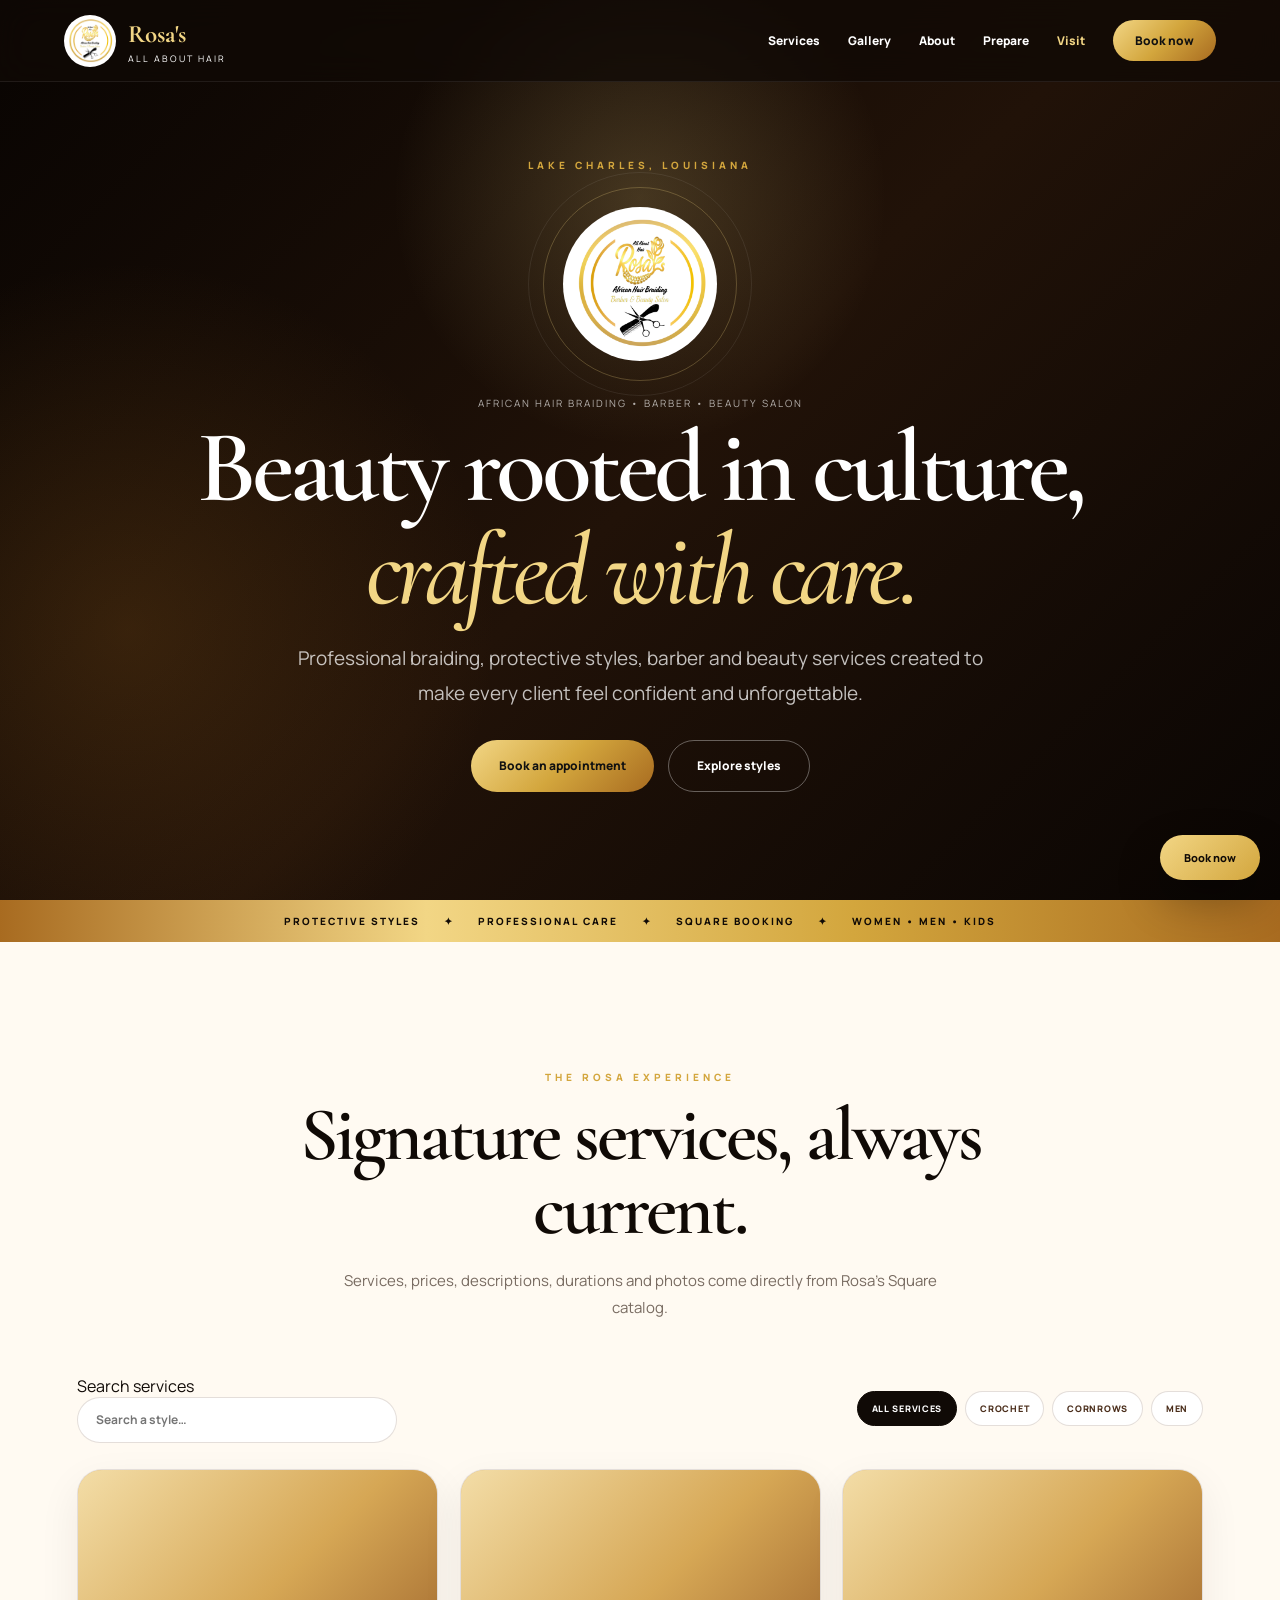
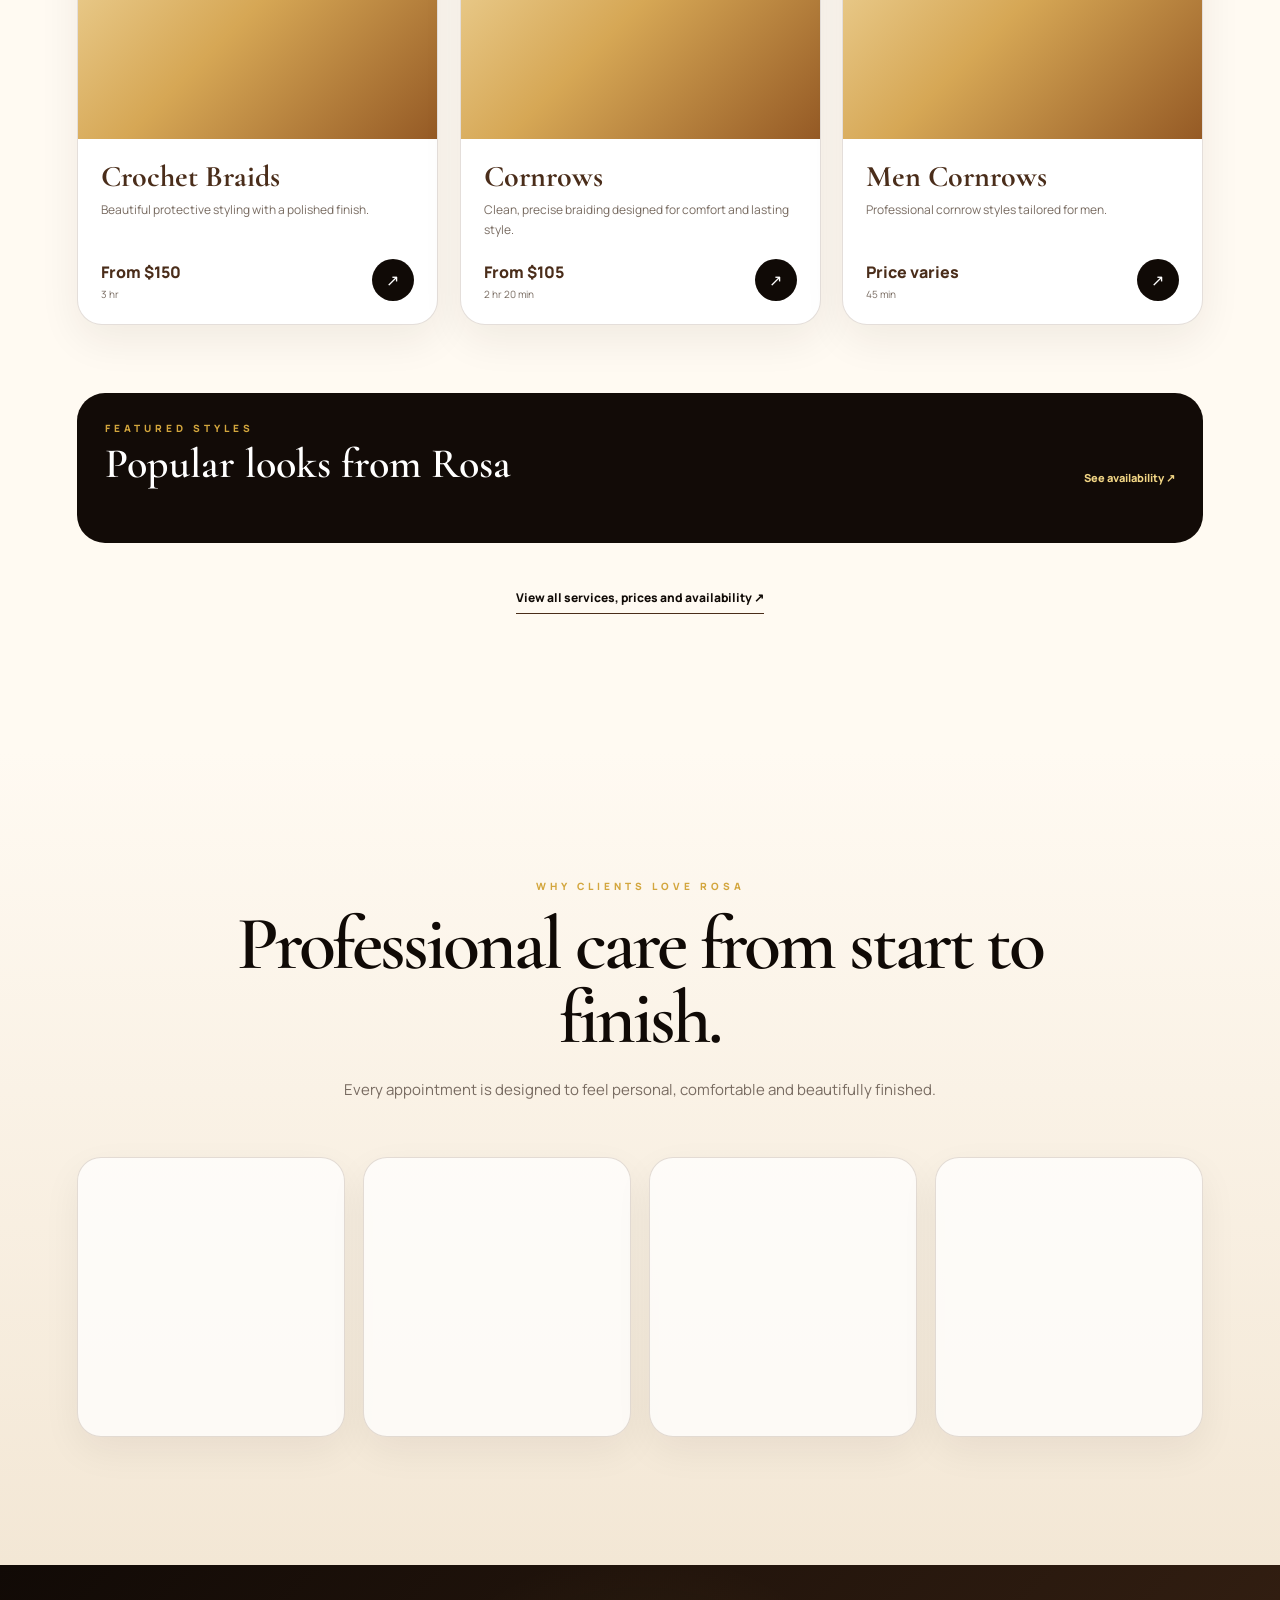
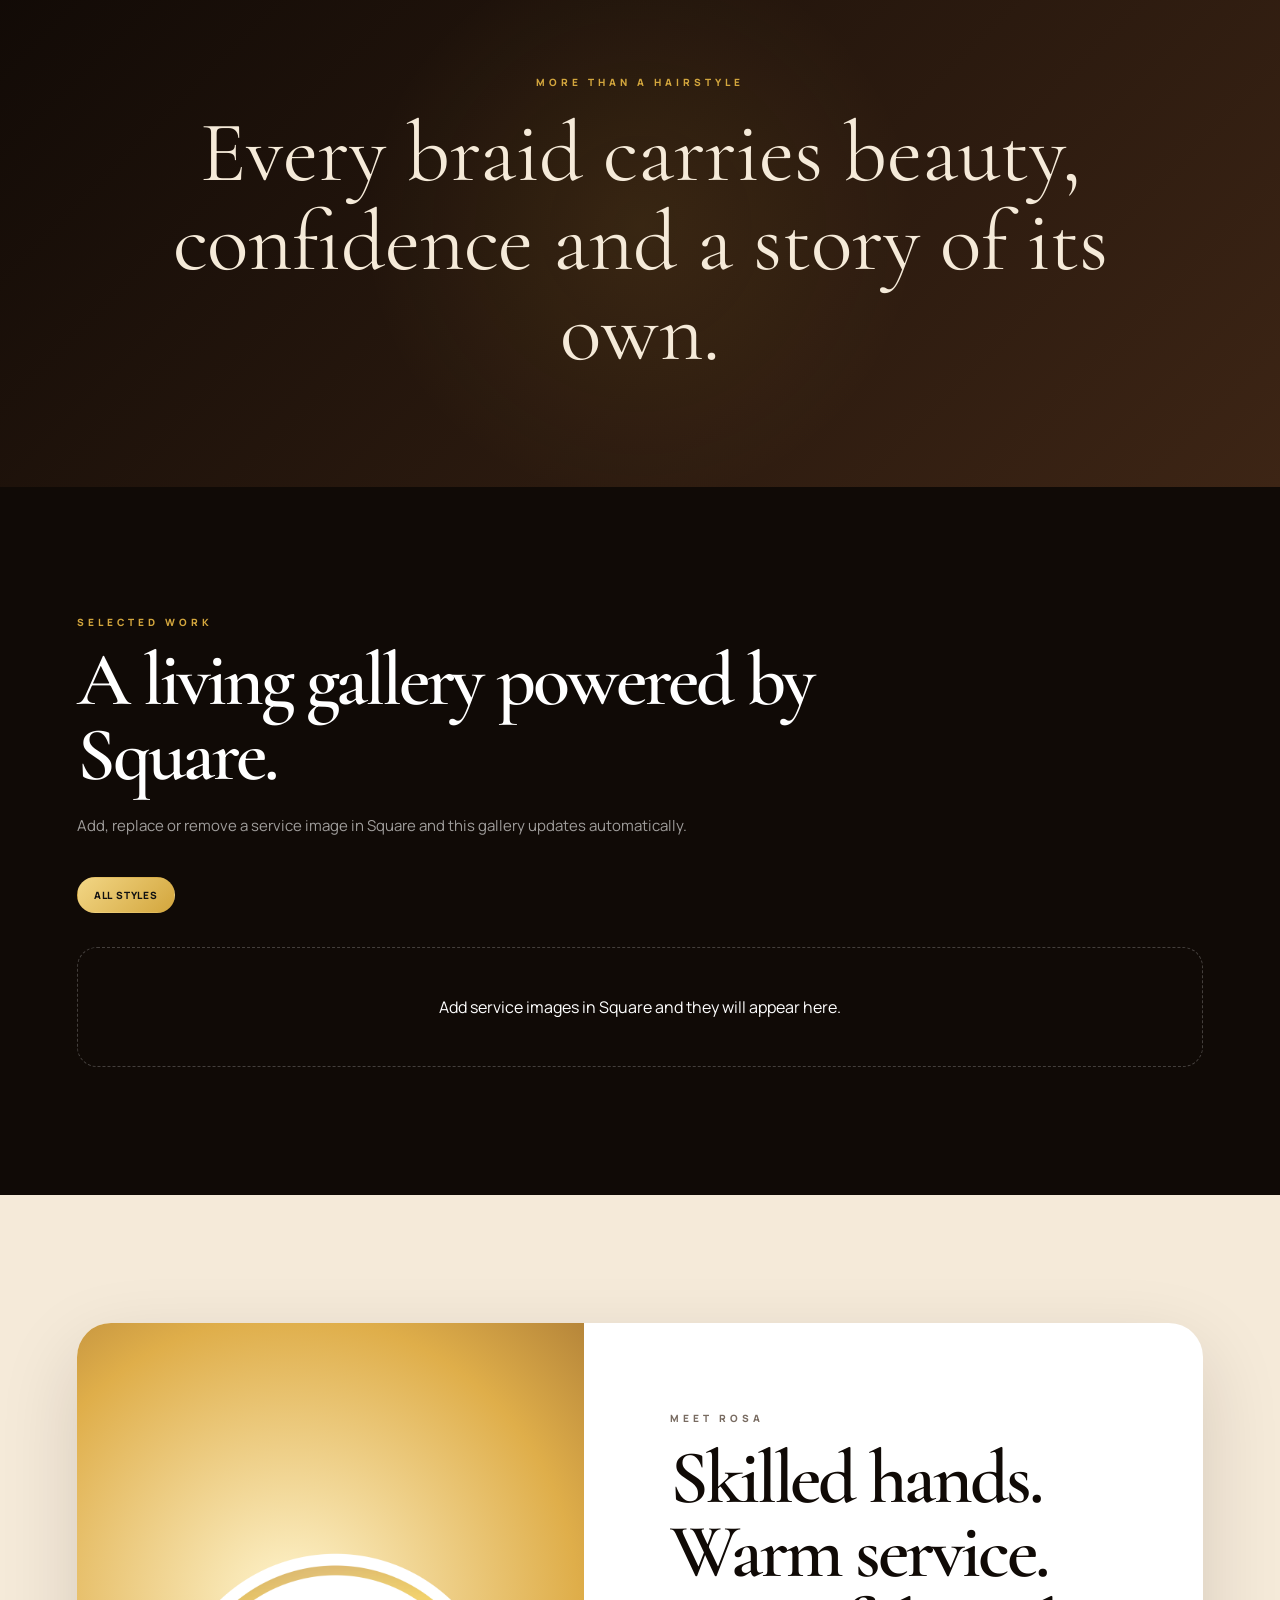
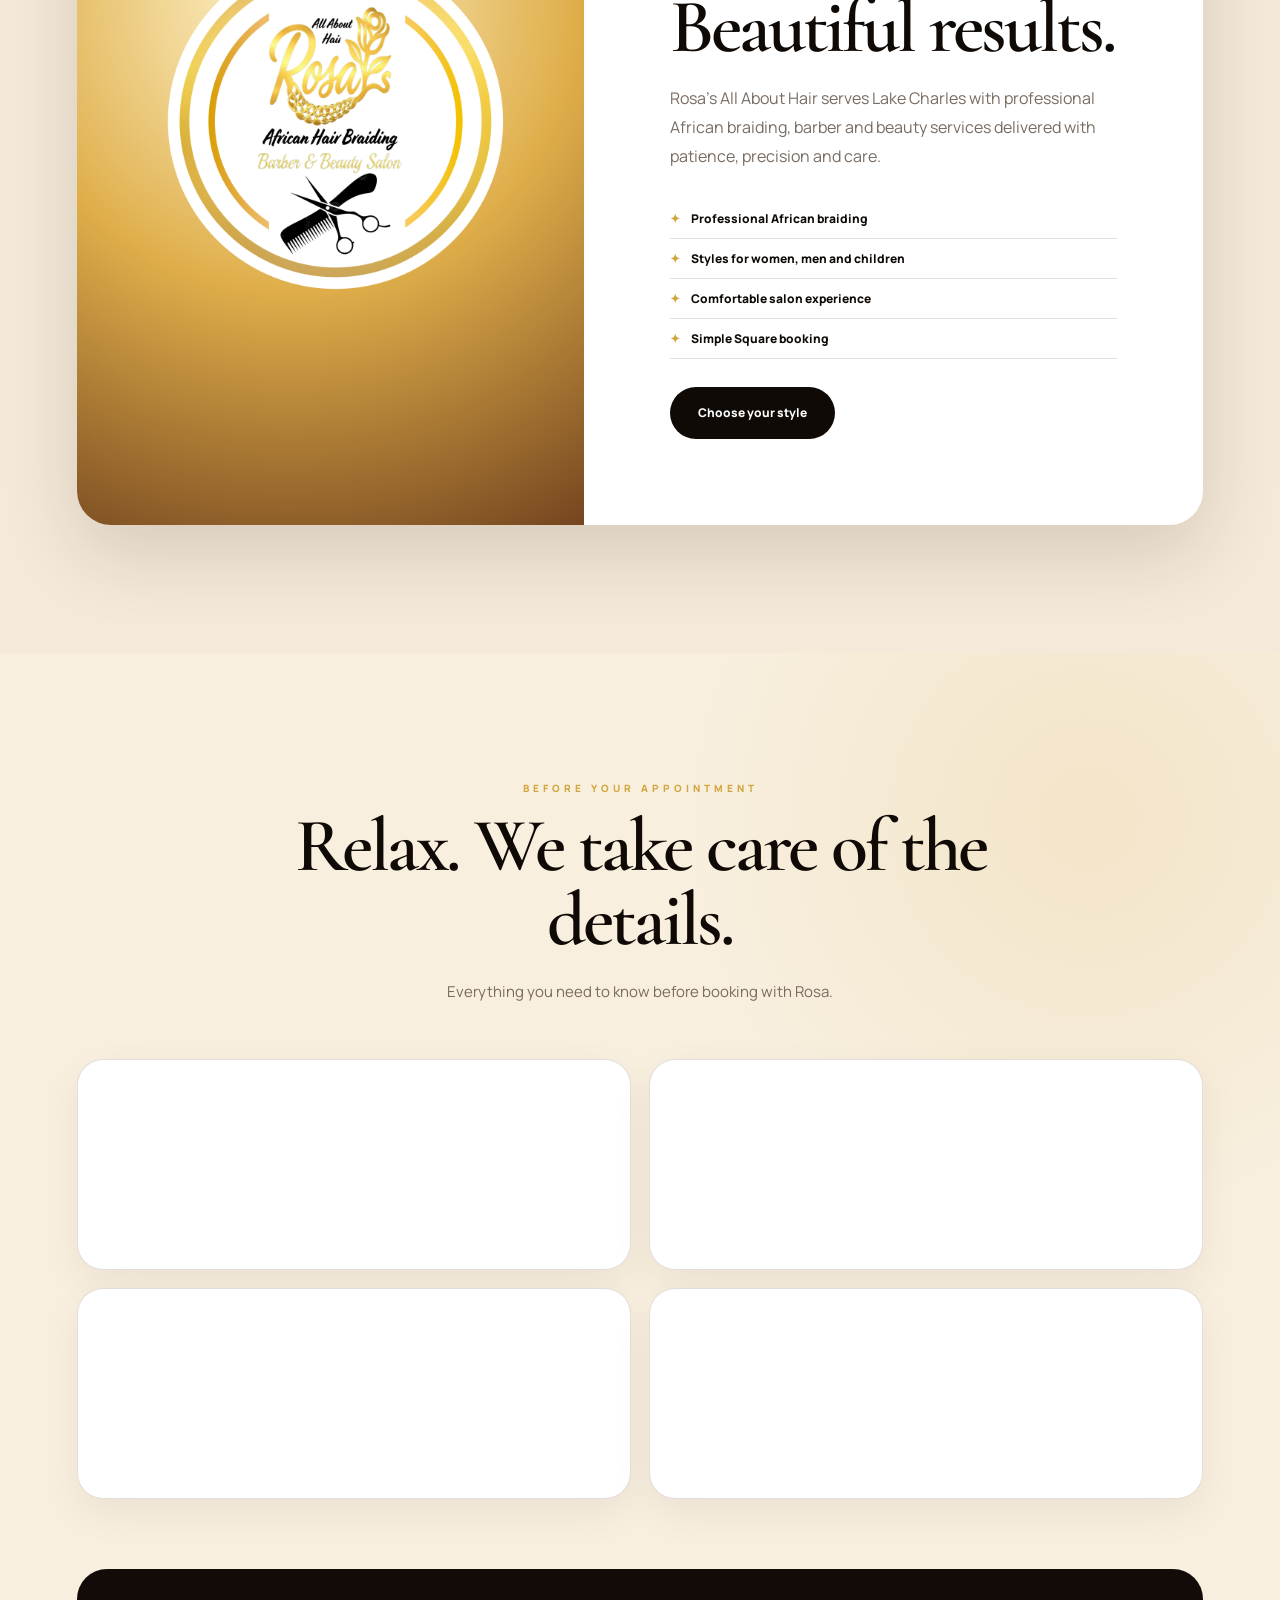
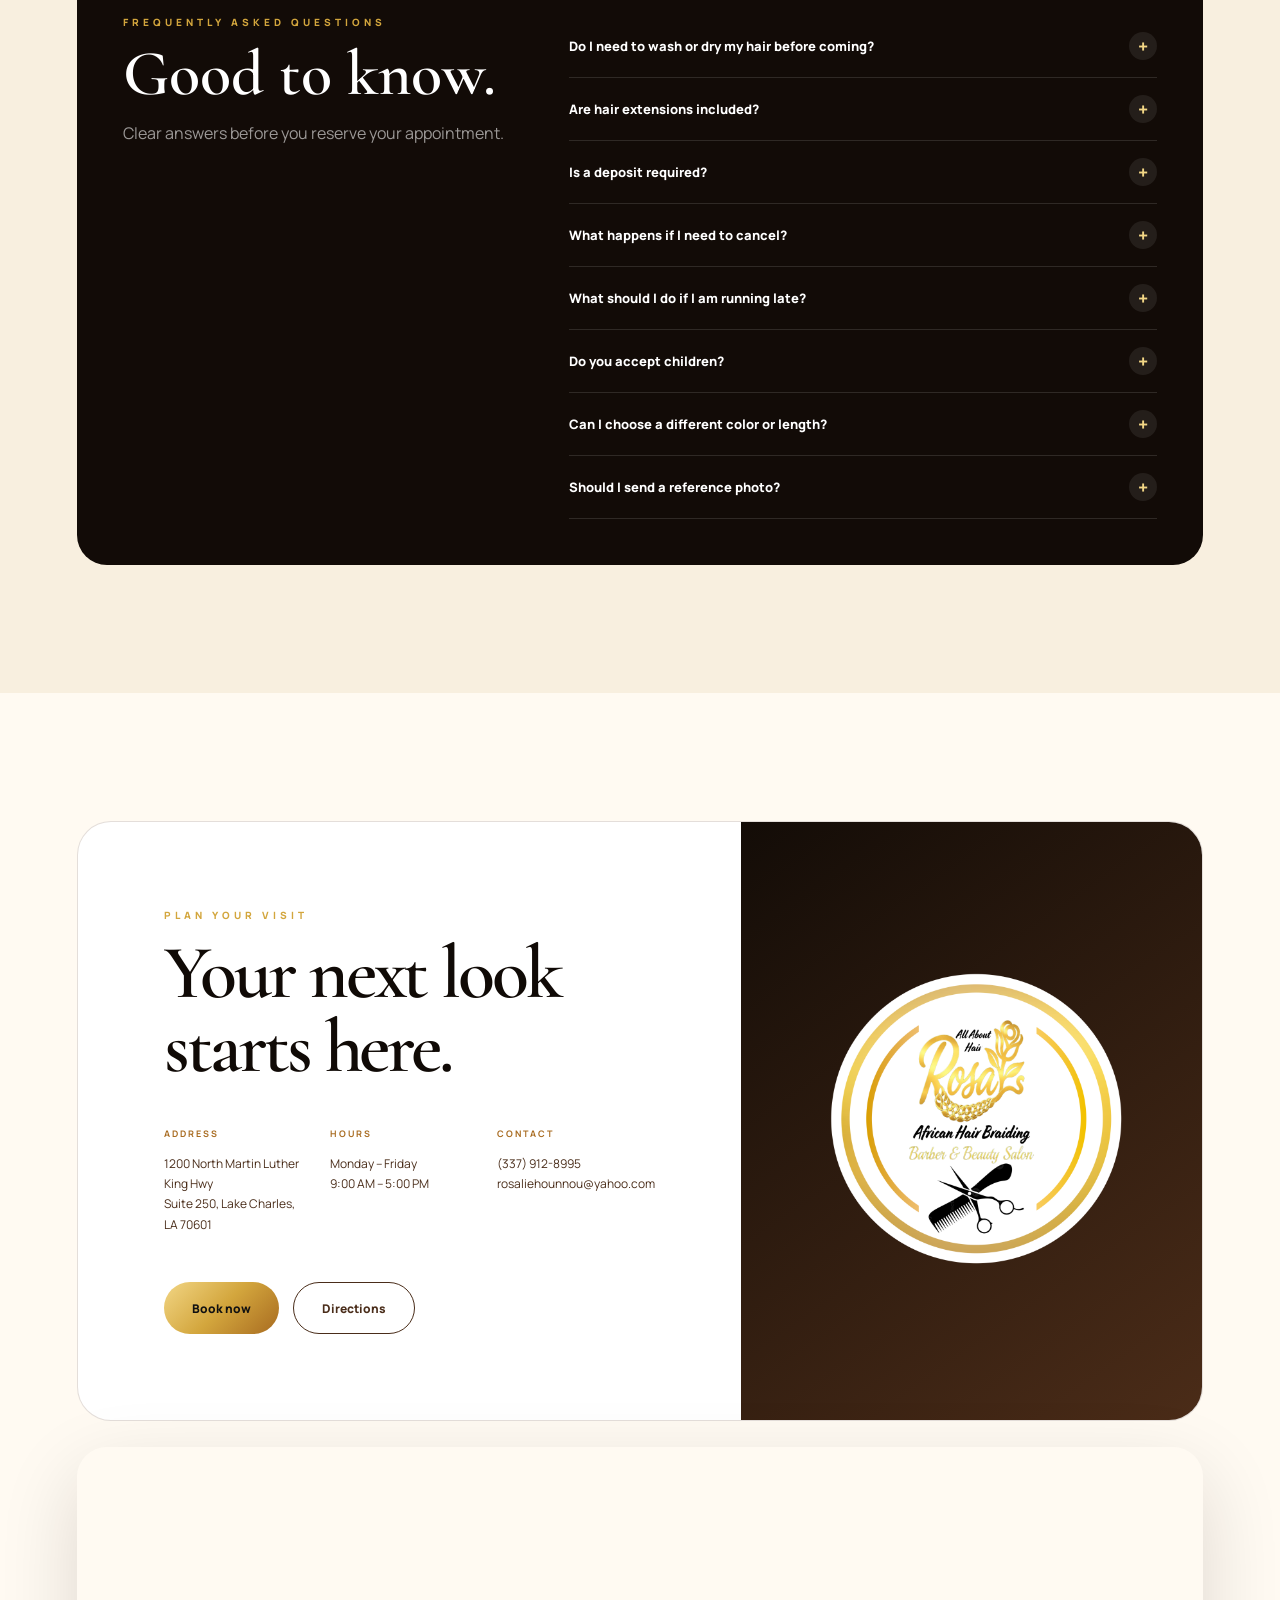
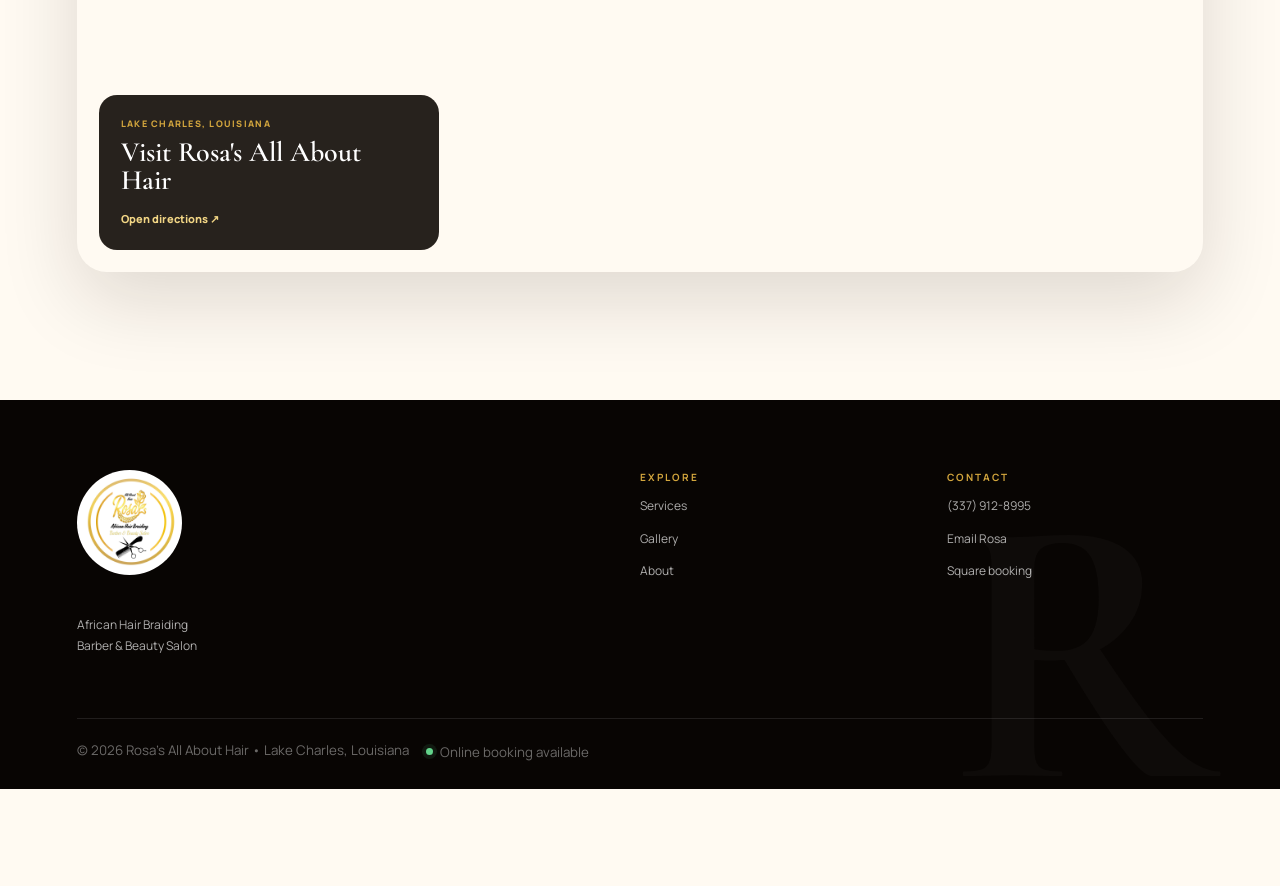
==== index.html @ eea93a0d "Add dynamic hero featured styles and premium map" ====
<!doctype html>
<html lang="en">
<head>
<meta charset="utf-8">
<meta name="viewport" content="width=device-width,initial-scale=1">
<title>Rosa's All About Hair | Lake Charles</title>
<meta name="description" content="Rosa's All About Hair offers African hair braiding, protective styles, barber and beauty services in Lake Charles, Louisiana. Browse current services and book online.">
<meta name="robots" content="index,follow">
<meta name="author" content="Rosa's All About Hair">
<meta property="og:title" content="Rosa's All About Hair | African Hair Braiding in Lake Charles">
<meta property="og:description" content="Professional braiding, protective styles, barber and beauty services in Lake Charles, Louisiana.">
<meta property="og:type" content="website">
<meta property="og:image" content="https://braidsbyrosa.com/assets/images/rosa-logo.png">
<meta name="twitter:card" content="summary_large_image">
<link rel="canonical" href="https://braidsbyrosa.com/">
<link rel="icon" href="/assets/images/rosa-logo.png">
<link rel="apple-touch-icon" href="/assets/images/rosa-logo.png">
<link rel="manifest" href="/manifest.webmanifest">
<link rel="preconnect" href="https://fonts.googleapis.com">
<link rel="preconnect" href="https://fonts.gstatic.com" crossorigin>
<link href="https://fonts.googleapis.com/css2?family=Cormorant+Garamond:wght@500;600;700&family=Manrope:wght@400;600;700;800&display=swap" rel="stylesheet">
<link rel="stylesheet" href="/assets/css/style.css?v=2">
<script type="application/ld+json">
{
  "@context": "https://schema.org",
  "@graph": [
    {
      "@type": "HairSalon",
      "name": "Rosa's All About Hair",
      "telephone": "+1-337-912-8995",
      "email": "rosaliehounnou@yahoo.com",
      "priceRange": "$$",
      "address": {
        "@type": "PostalAddress",
        "streetAddress": "1200 North Martin Luther King Hwy, Suite 250",
        "addressLocality": "Lake Charles",
        "addressRegion": "LA",
        "postalCode": "70601",
        "addressCountry": "US"
      },
      "openingHoursSpecification": [
        {
          "@type": "OpeningHoursSpecification",
          "dayOfWeek": [
            "Monday",
            "Tuesday",
            "Wednesday",
            "Thursday",
            "Friday"
          ],
          "opens": "09:00",
          "closes": "17:00"
        }
      ]
    },
    {
      "@type": "FAQPage",
      "mainEntity": [
        {
          "@type": "Question",
          "name": "Do I need to wash or dry my hair before coming?",
          "acceptedAnswer": {
            "@type": "Answer",
            "text": "No. The salon can handle washing, drying and preparation for your service."
          }
        },
        {
          "@type": "Question",
          "name": "Are hair extensions included?",
          "acceptedAnswer": {
            "@type": "Answer",
            "text": "Sometimes. Each Square service description will explain whether extensions are included."
          }
        },
        {
          "@type": "Question",
          "name": "Is a deposit required?",
          "acceptedAnswer": {
            "@type": "Answer",
            "text": "Yes. A deposit is required to secure the appointment."
          }
        },
        {
          "@type": "Question",
          "name": "Do you accept children?",
          "acceptedAnswer": {
            "@type": "Answer",
            "text": "Yes. Children are welcome and age-appropriate styles are available."
          }
        },
        {
          "@type": "Question",
          "name": "Can I choose a different color or length?",
          "acceptedAnswer": {
            "@type": "Answer",
            "text": "Yes, depending on availability. Some options may require an additional charge."
          }
        },
        {
          "@type": "Question",
          "name": "Should I send a reference photo?",
          "acceptedAnswer": {
            "@type": "Answer",
            "text": "It is recommended, especially for custom styles, but it is not required."
          }
        }
      ]
    }
  ]
}
</script>
</head>
<body>
<div class="site-loader" id="site-loader" aria-hidden="true">
  <div class="loader-ring">
    <img src="/assets/images/rosa-logo.png" alt="">
  </div>
  <p>Rosa's All About Hair</p>
</div>
<header class="header">
  <a class="brand" href="#top"><img src="/assets/images/rosa-logo.png" alt="Rosa's logo"><span><b>Rosa's</b><small>All About Hair</small></span></a>
  <button class="menu" aria-expanded="false" aria-controls="nav">☰</button>
  <nav id="nav">
    <a href="#services">Services</a><a href="#gallery">Gallery</a><a href="#about">About</a><a href="#appointment-info">Prepare</a><a href="#visit">Visit</a>
    <a class="book" href="https://book.squareup.com/appointments/6wbu997dkzpv60/location/LYX600Y176JVJ/services" target="_blank" rel="noopener">Book now</a>
  </nav>
</header>

<main id="top" tabindex="-1">
<div class="sr-only" id="site-announcer" aria-live="polite"></div>
<section class="hero">
  <div class="hero-media" id="hero-media" aria-hidden="true"></div>
  <div class="hero-inner reveal">
    <p class="eyebrow">Lake Charles, Louisiana</p>
    <div class="logo-wrap"><img src="/assets/images/rosa-logo.png" alt="Rosa's All About Hair"></div>
    <p class="kicker">African Hair Braiding • Barber • Beauty Salon</p>
    <h1>Beauty rooted in culture, <em>crafted with care.</em></h1>
    <p class="lead">Professional braiding, protective styles, barber and beauty services created to make every client feel confident and unforgettable.</p>
    <div class="actions"><a class="btn gold" href="https://book.squareup.com/appointments/6wbu997dkzpv60/location/LYX600Y176JVJ/services" target="_blank" rel="noopener">Book an appointment</a><a class="btn outline" href="#gallery">Explore styles</a></div>
  </div>
</section>

<div class="ribbon"><span>Protective styles</span><b>✦</b><span>Professional care</span><b>✦</b><span>Square booking</span><b>✦</b><span>Women • Men • Kids</span></div>

<section class="section services" id="services">
  <div class="heading reveal"><p class="eyebrow">The Rosa experience</p><h2>Signature services, always current.</h2><p>Services, prices, descriptions, durations and photos come directly from Rosa's Square catalog.</p></div>
  <div class="service-controls reveal">
    <label class="service-search">
      <span class="sr-only">Search services</span>
      <input id="service-search-input" type="search" placeholder="Search a style…" autocomplete="off">
    </label>
    <div class="service-filters" id="service-filters">
      <button type="button" class="service-filter active" data-service-filter="all">All services</button>
    </div>
  </div>

  <div id="catalog-status" class="status">Loading services from Square…</div>
  <div id="service-grid" class="service-grid"></div>
  <section class="featured-rail reveal" id="featured-rail" aria-label="Featured styles">
    <div class="featured-rail-head">
      <div>
        <p class="eyebrow">Featured styles</p>
        <h3>Popular looks from Rosa</h3>
      </div>
      <a href="https://book.squareup.com/appointments/6wbu997dkzpv60/location/LYX600Y176JVJ/services" target="_blank" rel="noopener">See availability ↗</a>
    </div>
    <div class="featured-track" id="featured-track"></div>
  </section>

  <div class="service-more-wrap">
    <button id="service-more" class="service-more" type="button" hidden>Show more services</button>
  </div>
  <p class="all-link"><a href="https://book.squareup.com/appointments/6wbu997dkzpv60/location/LYX600Y176JVJ/services" target="_blank" rel="noopener">View all services, prices and availability ↗</a></p>
</section>


<section class="section trust-section" id="why-rosa">
  <div class="heading reveal">
    <p class="eyebrow">Why clients love Rosa</p>
    <h2>Professional care from start to finish.</h2>
    <p>Every appointment is designed to feel personal, comfortable and beautifully finished.</p>
  </div>

  <div class="trust-grid">
    <article class="trust-card reveal">
      <span class="trust-number">01</span>
      <h3>Professional care</h3>
      <p>Every client receives attention, patience and thoughtful service.</p>
    </article>
    <article class="trust-card reveal">
      <span class="trust-number">02</span>
      <h3>Healthy hair first</h3>
      <p>Beautiful styles begin with proper preparation and respect for your hair.</p>
    </article>
    <article class="trust-card reveal">
      <span class="trust-number">03</span>
      <h3>Women, men and kids</h3>
      <p>Everyone is welcome, with services designed for different ages and needs.</p>
    </article>
    <article class="trust-card reveal">
      <span class="trust-number">04</span>
      <h3>Easy online booking</h3>
      <p>Browse current services, prices and availability through Square.</p>
    </article>
  </div>
</section>

<section class="quote"><div class="reveal"><p class="eyebrow">More than a hairstyle</p><blockquote>Every braid carries beauty, confidence and a story of its own.</blockquote></div></section>

<section class="section gallery" id="gallery">
  <div class="heading left reveal"><p class="eyebrow">Selected work</p><h2>A living gallery powered by Square.</h2><p>Add, replace or remove a service image in Square and this gallery updates automatically.</p></div>
  <div class="gallery-toolbar reveal" id="gallery-toolbar" aria-label="Gallery filters">
  <button type="button" class="gallery-filter active" data-filter="all">All styles</button>
</div>
<div id="gallery-grid" class="gallery-grid"></div>
  <div id="gallery-empty" class="empty" hidden>Add service images in Square and they will appear here.</div>
</section>

<section class="section about" id="about">
  <div class="about-card reveal">
    <div class="about-art"><span>R</span><img src="/assets/images/rosa-logo.png" alt="Rosa's logo"></div>
    <div class="about-copy"><p class="eyebrow">Meet Rosa</p><h2>Skilled hands. Warm service. Beautiful results.</h2>
      <p>Rosa's All About Hair serves Lake Charles with professional African braiding, barber and beauty services delivered with patience, precision and care.</p>
      <ul><li>Professional African braiding</li><li>Styles for women, men and children</li><li>Comfortable salon experience</li><li>Simple Square booking</li></ul>
      <a class="btn dark" href="https://book.squareup.com/appointments/6wbu997dkzpv60/location/LYX600Y176JVJ/services" target="_blank" rel="noopener">Choose your style</a>
    </div>
  </div>
</section>


<section class="section prep-section" id="appointment-info">
  <div class="heading reveal">
    <p class="eyebrow">Before your appointment</p>
    <h2>Relax. We take care of the details.</h2>
    <p>Everything you need to know before booking with Rosa.</p>
  </div>

  <div class="prep-grid">
    <article class="prep-card reveal">
      <span>Wash & prep</span>
      <h3>No preparation required</h3>
      <p>You do not need to arrive with your hair already washed or dried. We can take care of the preparation.</p>
    </article>

    <article class="prep-card reveal">
      <span>Extensions</span>
      <h3>Included on selected services</h3>
      <p>Some services include hair extensions. The Square service description will clearly tell you when they are included.</p>
    </article>

    <article class="prep-card reveal">
      <span>Deposit</span>
      <h3>Your appointment is reserved</h3>
      <p>A deposit is required to secure your appointment and reserve dedicated time for your service.</p>
    </article>

    <article class="prep-card reveal">
      <span>Custom styles</span>
      <h3>Colors and lengths available</h3>
      <p>Colors and lengths may be customized depending on availability. Some options may require an additional charge.</p>
    </article>
  </div>

  <div class="faq-wrap reveal">
    <div class="faq-intro">
      <p class="eyebrow">Frequently asked questions</p>
      <h2>Good to know.</h2>
      <p>Clear answers before you reserve your appointment.</p>
    </div>

    <div class="faq-list">
      <details>
        <summary>Do I need to wash or dry my hair before coming?</summary>
        <p>No. The salon can handle the washing, drying and preparation for your service.</p>
      </details>
      <details>
        <summary>Are hair extensions included?</summary>
        <p>Sometimes. Each Square service description will clearly explain whether extensions are included.</p>
      </details>
      <details>
        <summary>Is a deposit required?</summary>
        <p>Yes. A deposit is required to secure the appointment.</p>
      </details>
      <details>
        <summary>What happens if I need to cancel?</summary>
        <p>Please contact the salon as early as possible. Deposits may be refunded according to the salon's cancellation policy.</p>
      </details>
      <details>
        <summary>What should I do if I am running late?</summary>
        <p>Call or message the salon as soon as possible so Rosa can confirm whether the appointment can still be accommodated.</p>
      </details>
      <details>
        <summary>Do you accept children?</summary>
        <p>Yes. Children are welcome, and age-appropriate styles are available.</p>
      </details>
      <details>
        <summary>Can I choose a different color or length?</summary>
        <p>Yes, depending on availability. Some colors or lengths may require an additional charge.</p>
      </details>
      <details>
        <summary>Should I send a reference photo?</summary>
        <p>It is recommended, especially for a custom style, but it is not required.</p>
      </details>
    </div>
  </div>
</section>

<section class="section visit" id="visit">
  <div class="visit-card">
    <div class="visit-copy reveal"><p class="eyebrow">Plan your visit</p><h2>Your next look starts here.</h2>
      <div class="visit-grid"><div><b>Address</b><p>1200 North Martin Luther King Hwy<br>Suite 250, Lake Charles, LA 70601</p></div><div><b>Hours</b><p>Monday – Friday<br>9:00 AM – 5:00 PM</p></div><div><b>Contact</b><p><a href="tel:+13379128995">(337) 912-8995</a><br><a href="mailto:rosaliehounnou@yahoo.com">rosaliehounnou@yahoo.com</a></p></div></div>
      <div class="actions start"><a class="btn gold" href="https://book.squareup.com/appointments/6wbu997dkzpv60/location/LYX600Y176JVJ/services" target="_blank" rel="noopener">Book now</a><a class="btn light" href="https://www.google.com/maps/search/?api=1&query=1200+North+Martin+Luther+King+Hwy+Suite+250+Lake+Charles+LA+70601" target="_blank" rel="noopener">Directions</a></div>
    </div>
    <div class="visit-art reveal"><img src="/assets/images/rosa-logo.png" alt=""></div>
  </div>

  <div class="map-card reveal">
    <iframe
      title="Map to Rosa's All About Hair"
      loading="lazy"
      referrerpolicy="no-referrer-when-downgrade"
      src="https://www.google.com/maps?q=1200%20North%20Martin%20Luther%20King%20Hwy%20Suite%20250%20Lake%20Charles%20LA%2070601&output=embed">
    </iframe>
    <div class="map-overlay">
      <span>Lake Charles, Louisiana</span>
      <strong>Visit Rosa's All About Hair</strong>
      <a href="https://www.google.com/maps/search/?api=1&query=1200+North+Martin+Luther+King+Hwy+Suite+250+Lake+Charles+LA+70601" target="_blank" rel="noopener">Open directions ↗</a>
    </div>
  </div>
</section>
</main>

<footer>
  <div><img src="/assets/images/rosa-logo.png" alt="Rosa's logo"><p>African Hair Braiding<br>Barber & Beauty Salon</p></div>
  <div><b>Explore</b><a href="#services">Services</a><a href="#gallery">Gallery</a><a href="#about">About</a></div>
  <div><b>Contact</b><a href="tel:+13379128995">(337) 912-8995</a><a href="mailto:rosaliehounnou@yahoo.com">Email Rosa</a><a href="https://book.squareup.com/appointments/6wbu997dkzpv60/location/LYX600Y176JVJ/services" target="_blank" rel="noopener">Square booking</a></div>
  <small>
  © <span id="year"></span> Rosa's All About Hair • Lake Charles, Louisiana
  <span class="footer-status"><i></i> Online booking available</span>
</small>
</footer>

<div class="lightbox" id="lightbox" hidden role="dialog" aria-modal="true" aria-label="Hairstyle preview">
  <button class="lightbox-close" type="button" aria-label="Close preview">×</button>
  <button class="lightbox-nav lightbox-prev" type="button" aria-label="Previous image">‹</button>
  <figure>
    <img id="lightbox-image" src="" alt="">
    <figcaption id="lightbox-caption"></figcaption>
  </figure>
  <button class="lightbox-nav lightbox-next" type="button" aria-label="Next image">›</button>
</div>

<div class="mobile-action-bar" aria-label="Quick actions">
  <a href="tel:+13379128995">Call</a>
  <a href="#services">Services</a>
  <a class="mobile-book" href="https://book.squareup.com/appointments/6wbu997dkzpv60/location/LYX600Y176JVJ/services" target="_blank" rel="noopener">Book now</a>
</div>

<a class="floating" href="https://book.squareup.com/appointments/6wbu997dkzpv60/location/LYX600Y176JVJ/services" target="_blank" rel="noopener">Book now</a>
<script src="/assets/js/app.js?v=2" defer></script>
</body>
</html>
---- assets/css/style.css ----
:root{--ink:#100a06;--brown:#4a2d1a;--gold:#d3a63d;--gold2:#f2d685;--cream:#f5ead9;--paper:#fffaf2;--muted:#786b61;--line:rgba(91,53,29,.16);--shadow:0 28px 80px rgba(26,15,8,.14)}
*{box-sizing:border-box}html{scroll-behavior:smooth}body{margin:0;background:var(--paper);color:var(--ink);font-family:Manrope,Arial,sans-serif;overflow-x:hidden}img{display:block;max-width:100%;height:auto}a{text-decoration:none;color:inherit}
.header{position:fixed;inset:0 0 auto;z-index:20;height:82px;padding:0 clamp(18px,5vw,72px);display:flex;align-items:center;justify-content:space-between;background:rgba(16,10,6,.76);backdrop-filter:blur(16px);border-bottom:1px solid rgba(255,255,255,.08)}.brand{display:flex;align-items:center;gap:12px;color:white}.brand img{width:52px;height:52px;object-fit:contain;border-radius:50%;background:white}.brand span{display:grid;line-height:1}.brand b{font:700 25px "Cormorant Garamond",serif;color:var(--gold2)}.brand small{margin-top:5px;font-size:9px;letter-spacing:2px;text-transform:uppercase}.header nav{display:flex;align-items:center;gap:28px;color:white;font-size:12px;font-weight:800}.book{padding:12px 22px;border-radius:999px;color:#111;background:linear-gradient(135deg,var(--gold2),var(--gold),#a86b20)}.menu{display:none;border:0;background:none;color:white;font-size:25px}
.hero{min-height:100svh;padding:140px 20px 90px;display:grid;place-items:center;text-align:center;color:white;background:radial-gradient(circle at 50% 22%,rgba(242,214,133,.2),transparent 26%),radial-gradient(circle at 10% 70%,rgba(168,107,32,.22),transparent 28%),linear-gradient(135deg,#080402,#211208 52%,#090503)}.hero-inner{max-width:1000px}.eyebrow{margin:0;color:var(--gold);font-size:10px;font-weight:800;letter-spacing:4px;text-transform:uppercase}.logo-wrap{width:174px;height:174px;margin:25px auto;display:grid;place-items:center;position:relative}.logo-wrap:before,.logo-wrap:after{content:"";position:absolute;border:1px solid rgba(242,214,133,.25);border-radius:50%}.logo-wrap:before{inset:-10px}.logo-wrap:after{inset:-25px;border-color:rgba(255,255,255,.08)}.logo-wrap img{width:154px;height:154px;object-fit:contain;border-radius:50%;background:white}.kicker{font-size:10px;letter-spacing:2px;text-transform:uppercase;color:rgba(255,255,255,.65)}h1,h2,blockquote{font-family:"Cormorant Garamond",serif}.hero h1{margin:0 auto 24px;font-size:clamp(52px,8vw,104px);line-height:.92;letter-spacing:-.045em;font-weight:600}.hero h1 em{display:block;margin-top:9px;color:var(--gold2);font-weight:500}.lead{max-width:710px;margin:auto;color:rgba(255,255,255,.74);font-size:clamp(15px,1.8vw,19px);line-height:1.8}.actions{display:flex;justify-content:center;gap:14px;flex-wrap:wrap;margin-top:30px}.actions.start{justify-content:flex-start}.btn{min-height:52px;padding:0 28px;border-radius:999px;display:inline-flex;align-items:center;justify-content:center;font-size:12px;font-weight:900}.gold{color:#111;background:linear-gradient(135deg,var(--gold2),var(--gold),#a86b20)}.outline{border:1px solid rgba(255,255,255,.34);color:white}.dark{background:var(--ink);color:white}.light{border:1px solid var(--brown);color:var(--brown)}
.ribbon{padding:14px 20px;display:flex;justify-content:center;gap:24px;flex-wrap:wrap;background:linear-gradient(90deg,#a86b20,var(--gold2),var(--gold),#a86b20);font-size:10px;font-weight:900;letter-spacing:2px;text-transform:uppercase}
.section{padding:clamp(78px,10vw,136px) clamp(18px,6vw,90px)}.heading{max-width:830px;margin:0 auto 54px;text-align:center}.heading.left{text-align:left;margin-left:0}.heading h2,.about-copy h2,.visit-copy h2{margin:14px 0 20px;font-size:clamp(44px,6.3vw,76px);line-height:.98;letter-spacing:-.04em;font-weight:600}.heading>p:last-child{max-width:650px;margin:auto;color:var(--muted);font-size:15px;line-height:1.8}.heading.left>p:last-child{margin-left:0}.status{text-align:center;color:var(--muted);padding:18px}
.service-grid{max-width:1220px;margin:auto;display:grid;grid-template-columns:repeat(3,minmax(0,1fr));gap:22px}.service-card{overflow:hidden;display:flex;flex-direction:column;background:white;border:1px solid var(--line);border-radius:25px;box-shadow:0 15px 42px rgba(40,24,13,.07)}.service-image{aspect-ratio:4/3;background:linear-gradient(135deg,#f3dda7,#d6a755,#955a25);overflow:hidden}.service-image img{width:100%;height:100%;object-fit:cover}.service-body{padding:23px;display:flex;flex-direction:column;flex:1}.service-body h3{margin:0 0 8px;color:var(--brown);font:700 30px/1 "Cormorant Garamond",serif}.service-body p{margin:0 0 18px;color:var(--muted);font-size:12px;line-height:1.7}.service-meta{margin-top:auto;display:flex;justify-content:space-between;align-items:end}.service-price{font-weight:900;color:var(--brown)}.service-duration{font-size:10px;color:var(--muted);margin-top:4px}.service-arrow{width:42px;height:42px;border-radius:50%;display:grid;place-items:center;background:var(--ink);color:white}.all-link{text-align:center;margin-top:42px}.all-link a{padding-bottom:7px;border-bottom:1px solid var(--brown);font-size:12px;font-weight:900}
.quote{padding:110px 20px;text-align:center;color:white;background:radial-gradient(circle at center,rgba(211,166,61,.1),transparent 40%),linear-gradient(135deg,#110a06,#3d2515)}.quote blockquote{max-width:1000px;margin:20px auto 0;font-size:clamp(43px,7vw,86px);line-height:1.04;color:var(--cream)}
.gallery{background:#100a06;color:white}.gallery .heading>p:last-child{color:rgba(255,255,255,.6)}.gallery-grid{display:grid;grid-template-columns:repeat(12,1fr);grid-auto-rows:120px;gap:15px}.gallery-item{position:relative;grid-column:span 4;grid-row:span 3;overflow:hidden;border-radius:23px;background:#26170f}.gallery-item:nth-child(5n+1){grid-column:span 7;grid-row:span 4}.gallery-item:nth-child(5n+2){grid-column:span 5;grid-row:span 4}.gallery-item img{width:100%;height:100%;object-fit:cover}.gallery-caption{position:absolute;inset:auto 0 0;padding:55px 20px 18px;background:linear-gradient(transparent,rgba(0,0,0,.82));font:600 24px "Cormorant Garamond",serif}.empty{padding:48px;border:1px dashed rgba(255,255,255,.22);border-radius:20px;text-align:center}
.about{background:var(--cream)}.about-card{max-width:1160px;min-height:620px;margin:auto;display:grid;grid-template-columns:.9fr 1.1fr;overflow:hidden;border-radius:34px;background:white;box-shadow:var(--shadow)}.about-art{position:relative;display:grid;place-items:center;background:radial-gradient(circle at 42% 35%,#fff5cf,#dfae4a 48%,#74451f 100%)}.about-art span{position:absolute;font:700 clamp(210px,27vw,380px) "Cormorant Garamond",serif;color:rgba(255,255,255,.12)}.about-art img{position:relative;z-index:1;width:min(380px,76%);border-radius:50%}.about-copy{align-self:center;padding:clamp(46px,7vw,86px)}.about-copy p{color:var(--muted);line-height:1.8}.about-copy ul{list-style:none;padding:0;margin:28px 0}.about-copy li{padding:11px 0;border-bottom:1px solid var(--line);font-size:12px;font-weight:800}.about-copy li:before{content:"✦";margin-right:11px;color:var(--gold)}
.visit-card{max-width:1220px;margin:auto;display:grid;grid-template-columns:1.18fr .82fr;overflow:hidden;border:1px solid var(--line);border-radius:34px;background:white}.visit-copy{padding:clamp(46px,7vw,86px)}.visit-grid{display:grid;grid-template-columns:repeat(3,1fr);gap:22px;margin:35px 0}.visit-grid b{font-size:9px;letter-spacing:2px;text-transform:uppercase;color:#a86b20}.visit-grid p{font-size:12px;line-height:1.7;color:var(--brown)}.visit-art{min-height:540px;display:grid;place-items:center;padding:48px;background:radial-gradient(circle at center,rgba(242,214,133,.18),transparent 36%),linear-gradient(145deg,#130c07,#4b2c18)}.visit-art img{width:min(410px,90%);border-radius:50%}
footer{padding:70px clamp(18px,6vw,90px) 28px;display:grid;grid-template-columns:2fr 1fr 1fr;gap:50px;color:white;background:#080503}footer img{width:105px;border-radius:50%;background:white;margin-bottom:16px}footer>div{display:flex;flex-direction:column;gap:12px}footer b{font-size:10px;letter-spacing:2px;text-transform:uppercase;color:var(--gold)}footer a,footer p{color:rgba(255,255,255,.68);font-size:12px;line-height:1.7}footer small{grid-column:1/-1;padding-top:22px;border-top:1px solid rgba(255,255,255,.1);color:rgba(255,255,255,.4)}
.floating{position:fixed;right:20px;bottom:20px;z-index:19;padding:15px 24px;border-radius:999px;background:linear-gradient(135deg,var(--gold2),var(--gold));font-size:11px;font-weight:900;box-shadow:0 20px 45px rgba(0,0,0,.3)}
.reveal{opacity:0;transform:translateY(22px);transition:.7s}.reveal.visible{opacity:1;transform:none}
@media(max-width:980px){.service-grid{grid-template-columns:repeat(2,1fr)}.about-card,.visit-card{grid-template-columns:1fr}.about-art{min-height:420px}.visit-art{min-height:420px}.visit-grid{grid-template-columns:1fr}}
@media(max-width:760px){.header{height:72px;padding:0 16px}.brand img{width:46px;height:46px}.brand b{font-size:22px}.menu{display:block}.header nav{position:fixed;top:72px;left:0;right:0;display:none;flex-direction:column;align-items:stretch;padding:22px;background:rgba(16,10,6,.98)}.header nav.open{display:flex}.hero{padding:112px 18px 80px}.logo-wrap{width:144px;height:144px}.logo-wrap img{width:128px;height:128px}.hero h1{font-size:clamp(47px,14vw,64px)}.actions{flex-direction:column}.btn{width:100%}.section{padding:74px 18px}.heading h2,.about-copy h2,.visit-copy h2{font-size:44px}.service-grid{grid-template-columns:1fr}.gallery-grid{grid-template-columns:1fr;grid-auto-rows:auto}.gallery-item,.gallery-item:nth-child(n){grid-column:auto;grid-row:auto;aspect-ratio:4/5}.quote blockquote{font-size:45px}.about-card,.visit-card{border-radius:23px}.about-art{min-height:320px}.about-copy,.visit-copy{padding:40px 23px}.visit-art{min-height:330px;padding:32px}footer{grid-template-columns:1fr;gap:34px}.floating{left:18px;right:18px;text-align:center}}
@media(prefers-reduced-motion:reduce){html{scroll-behavior:auto}.reveal{opacity:1;transform:none;transition:none}}


/* V3 — premium loader, filters, and gallery lightbox */
.site-loader{position:fixed;inset:0;z-index:9999;display:grid;place-items:center;align-content:center;gap:18px;background:radial-gradient(circle at center,rgba(211,166,61,.18),transparent 34%),#0b0704;color:var(--gold2);transition:opacity .55s ease,visibility .55s ease}
.site-loader.is-hidden{opacity:0;visibility:hidden;pointer-events:none}
.site-loader p{margin:0;font:600 24px "Cormorant Garamond",serif;letter-spacing:.03em}
.loader-ring{width:126px;height:126px;padding:10px;border:1px solid rgba(242,214,133,.3);border-radius:50%;position:relative}
.loader-ring:before{content:"";position:absolute;inset:-9px;border-radius:50%;border:2px solid transparent;border-top-color:var(--gold2);animation:loaderSpin 1.2s linear infinite}
.loader-ring img{width:100%;height:100%;object-fit:contain;border-radius:50%;background:#fff}
@keyframes loaderSpin{to{transform:rotate(360deg)}}

.hero-inner{will-change:transform}
.gallery-toolbar{display:flex;gap:10px;flex-wrap:wrap;margin:-16px 0 34px}
.gallery-filter{appearance:none;border:1px solid rgba(255,255,255,.2);border-radius:999px;padding:10px 16px;background:transparent;color:rgba(255,255,255,.7);font:800 10px Manrope,sans-serif;letter-spacing:.08em;text-transform:uppercase;cursor:pointer}
.gallery-filter:hover,.gallery-filter.active{background:linear-gradient(135deg,var(--gold2),var(--gold));border-color:transparent;color:#111}
.gallery-item[hidden]{display:none!important}
.gallery-item{cursor:zoom-in}

.lightbox{position:fixed;inset:0;z-index:3000;display:grid;place-items:center;padding:60px 80px;background:rgba(5,3,2,.94);backdrop-filter:blur(18px)}
.lightbox[hidden]{display:none}
.lightbox figure{margin:0;max-width:min(1000px,86vw);max-height:86vh;display:grid;gap:14px;justify-items:center}
.lightbox figure img{max-width:100%;max-height:78vh;object-fit:contain;border-radius:18px;box-shadow:0 30px 90px rgba(0,0,0,.5)}
.lightbox figcaption{color:#fff;font:600 25px "Cormorant Garamond",serif}
.lightbox-close,.lightbox-nav{position:absolute;border:0;background:rgba(255,255,255,.09);color:#fff;cursor:pointer}
.lightbox-close{right:24px;top:20px;width:48px;height:48px;border-radius:50%;font-size:30px}
.lightbox-nav{top:50%;transform:translateY(-50%);width:52px;height:72px;border-radius:999px;font-size:42px}
.lightbox-prev{left:22px}.lightbox-next{right:22px}
.lightbox-close:hover,.lightbox-nav:hover{background:var(--gold);color:#111}

@media(max-width:760px){
  .site-loader p{font-size:21px}
  .gallery-toolbar{overflow-x:auto;flex-wrap:nowrap;padding-bottom:6px}
  .gallery-filter{white-space:nowrap}
  .lightbox{padding:70px 14px 28px}
  .lightbox figure{max-width:100%}
  .lightbox-nav{top:auto;bottom:18px;width:48px;height:48px}
  .lightbox-prev{left:calc(50% - 58px)}.lightbox-next{right:calc(50% - 58px)}
}
@media(prefers-reduced-motion:reduce){.loader-ring:before{animation:none}}


/* V4 — brand trust, appointment preparation, and FAQ */
.trust-section{background:linear-gradient(180deg,#fffaf2,#f3e7d5)}
.trust-grid{max-width:1220px;margin:auto;display:grid;grid-template-columns:repeat(4,minmax(0,1fr));gap:18px}
.trust-card{position:relative;min-height:280px;padding:30px;border:1px solid var(--line);border-radius:24px;background:rgba(255,255,255,.75);box-shadow:0 14px 38px rgba(40,24,13,.06);overflow:hidden}
.trust-card:before{content:"";position:absolute;inset:auto -50px -70px auto;width:160px;height:160px;border-radius:50%;background:radial-gradient(circle,rgba(211,166,61,.22),transparent 68%)}
.trust-number{display:block;margin-bottom:48px;color:var(--gold);font-size:11px;font-weight:900;letter-spacing:.16em}
.trust-card h3{margin:0 0 12px;color:var(--brown);font:700 30px/1 "Cormorant Garamond",serif}
.trust-card p{margin:0;color:var(--muted);font-size:12px;line-height:1.75}

.prep-section{background:radial-gradient(circle at 85% 10%,rgba(211,166,61,.14),transparent 22%),#f8efdf}
.prep-grid{max-width:1220px;margin:auto;display:grid;grid-template-columns:repeat(2,minmax(0,1fr));gap:18px}
.prep-card{padding:32px;border-radius:26px;background:#fff;border:1px solid var(--line);box-shadow:0 14px 40px rgba(40,24,13,.06)}
.prep-card>span{display:inline-block;margin-bottom:28px;padding:8px 12px;border-radius:999px;background:#f4e6c7;color:#8a591d;font-size:9px;font-weight:900;letter-spacing:.14em;text-transform:uppercase}
.prep-card h3{margin:0 0 12px;color:var(--brown);font:700 34px/1 "Cormorant Garamond",serif}
.prep-card p{margin:0;color:var(--muted);font-size:12px;line-height:1.75}

.faq-wrap{max-width:1220px;margin:70px auto 0;display:grid;grid-template-columns:.8fr 1.2fr;gap:54px;padding:46px;border-radius:30px;background:#120b07;color:#fff}
.faq-intro h2{margin:14px 0 16px;font:600 clamp(42px,5vw,70px)/.96 "Cormorant Garamond",serif}
.faq-intro>p:last-child{color:rgba(255,255,255,.58);line-height:1.7}
.faq-list details{border-bottom:1px solid rgba(255,255,255,.12)}
.faq-list summary{list-style:none;cursor:pointer;padding:22px 42px 22px 0;position:relative;font-size:13px;font-weight:800}
.faq-list summary::-webkit-details-marker{display:none}
.faq-list summary:after{content:"+";position:absolute;right:0;top:17px;width:28px;height:28px;border-radius:50%;display:grid;place-items:center;background:rgba(255,255,255,.08);color:var(--gold2);font-size:18px;transition:.2s}
.faq-list details[open] summary:after{content:"−";background:var(--gold);color:#111}
.faq-list details p{margin:0;padding:0 40px 22px 0;color:rgba(255,255,255,.62);font-size:12px;line-height:1.75}

footer{position:relative}
footer:before{content:"R";position:absolute;right:5vw;bottom:0;color:rgba(255,255,255,.025);font:700 min(30vw,420px)/.7 "Cormorant Garamond",serif;pointer-events:none}

@media(max-width:980px){
  .trust-grid{grid-template-columns:repeat(2,1fr)}
  .faq-wrap{grid-template-columns:1fr}
}
@media(max-width:760px){
  .trust-grid,.prep-grid{grid-template-columns:1fr}
  .trust-card{min-height:auto}
  .faq-wrap{padding:30px 22px;border-radius:24px;gap:24px}
  .faq-list summary{padding-right:38px}
}


/* V5 — service discovery and mobile conversion */
.service-controls{max-width:1220px;margin:0 auto 26px;display:flex;align-items:center;justify-content:space-between;gap:18px}
.service-search{flex:0 1 320px}
.service-search input{width:100%;height:46px;padding:0 18px;border:1px solid var(--line);border-radius:999px;background:#fff;color:var(--ink);font:700 12px Manrope,sans-serif;outline:none}
.service-search input:focus{border-color:var(--gold);box-shadow:0 0 0 4px rgba(211,166,61,.12)}
.service-filters{display:flex;gap:8px;flex-wrap:wrap;justify-content:flex-end}
.service-filter,.service-more{appearance:none;border:1px solid var(--line);border-radius:999px;background:#fff;color:var(--brown);font:900 9px Manrope,sans-serif;letter-spacing:.08em;text-transform:uppercase;cursor:pointer}
.service-filter{padding:10px 14px}.service-filter:hover,.service-filter.active{background:var(--ink);border-color:var(--ink);color:#fff}
.service-more-wrap{text-align:center;margin-top:28px}.service-more{padding:13px 20px}.service-more:hover{background:var(--gold);border-color:var(--gold);color:#111}
.mobile-action-bar{display:none}
@media(max-width:980px){.service-controls{align-items:flex-start;flex-direction:column}.service-search{width:100%;flex-basis:auto}.service-filters{justify-content:flex-start}}
@media(max-width:760px){
  body{padding-bottom:72px}.floating{display:none}
  .mobile-action-bar{position:fixed;left:10px;right:10px;bottom:10px;z-index:1000;display:grid;grid-template-columns:.75fr .9fr 1.35fr;gap:8px;padding:8px;border-radius:20px;background:rgba(16,10,6,.94);backdrop-filter:blur(18px);box-shadow:0 18px 50px rgba(0,0,0,.32)}
  .mobile-action-bar a{min-height:46px;display:grid;place-items:center;border-radius:14px;color:#fff;font-size:11px;font-weight:900}
  .mobile-action-bar a:not(.mobile-book){background:rgba(255,255,255,.07)}
  .mobile-action-bar .mobile-book{background:linear-gradient(135deg,var(--gold2),var(--gold));color:#111}
  .service-filters{width:100%;overflow-x:auto;flex-wrap:nowrap;padding-bottom:5px}.service-filter{white-space:nowrap}
}


/* V6 — production polish, accessibility and performance */
:focus-visible{outline:3px solid var(--gold2);outline-offset:4px}
.header nav a[aria-current="page"]{color:var(--gold2)}
.header nav a[aria-current="page"]:after{right:0!important}
.service-card,.gallery-item,.trust-card,.prep-card{content-visibility:auto;contain-intrinsic-size:360px}
.service-image,.gallery-item{background-color:#d9b16a}
.status.is-error{max-width:760px;margin:0 auto 20px;padding:14px 18px;border:1px solid #d6a65f;border-radius:14px;background:#fff5df;color:#69451d}
.status.is-success{display:none}
.footer-status{display:inline-flex;align-items:center;gap:7px;margin-left:14px}
.footer-status i{width:7px;height:7px;border-radius:50%;background:#63d48b;box-shadow:0 0 0 4px rgba(99,212,139,.1)}
@media(max-width:760px){.footer-status{display:flex;margin:10px 0 0}.hero{min-height:calc(100svh - 0px)}}
@media(prefers-reduced-data:reduce){
  .hero{background:#160d08}
  .service-card,.gallery-item{box-shadow:none}
}

.error-page{min-height:100svh;padding:50px 20px;display:grid;place-items:center;align-content:center;text-align:center;background:radial-gradient(circle at center,rgba(211,166,61,.18),transparent 30%),#100a06;color:#fff}
.error-page img{width:150px;height:150px;object-fit:contain;border-radius:50%;background:#fff;margin-bottom:25px}
.error-page h1{margin:10px 0;font:600 clamp(48px,8vw,90px)/.95 "Cormorant Garamond",serif}
.error-page>p:not(.eyebrow){color:rgba(255,255,255,.65)}


/* V7 — dynamic hero imagery, featured rail, and premium map */
.hero{isolation:isolate}
.hero-media{position:absolute;inset:0;z-index:-2;background-position:center;background-size:cover;opacity:0;transform:scale(1.03);transition:opacity 1s ease,transform 8s ease}
.hero-media.is-ready{opacity:.34;transform:scale(1)}
.hero-media:after{content:"";position:absolute;inset:0;background:linear-gradient(180deg,rgba(8,4,2,.56),rgba(8,4,2,.82)),radial-gradient(circle at center,transparent 10%,rgba(8,4,2,.52) 82%)}

.featured-rail{max-width:1220px;margin:68px auto 0;padding:28px;border-radius:28px;background:#120b07;color:#fff;overflow:hidden}
.featured-rail-head{display:flex;align-items:end;justify-content:space-between;gap:18px;margin-bottom:22px}
.featured-rail-head h3{margin:8px 0 0;font:600 42px/1 "Cormorant Garamond",serif}
.featured-rail-head>a{font-size:11px;font-weight:900;color:var(--gold2)}
.featured-track{display:grid;grid-auto-flow:column;grid-auto-columns:minmax(240px,1fr);gap:14px;overflow-x:auto;overscroll-behavior-inline:contain;scroll-snap-type:inline mandatory;padding-bottom:8px}
.featured-track::-webkit-scrollbar{height:8px}.featured-track::-webkit-scrollbar-thumb{background:rgba(255,255,255,.18);border-radius:999px}
.featured-item{position:relative;min-height:320px;overflow:hidden;border-radius:20px;scroll-snap-align:start;background:#2a1a10}
.featured-item img{width:100%;height:100%;object-fit:cover}
.featured-item:after{content:"";position:absolute;inset:0;background:linear-gradient(transparent 48%,rgba(0,0,0,.84))}
.featured-copy{position:absolute;left:18px;right:18px;bottom:18px;z-index:2}
.featured-copy h4{margin:0 0 6px;font:700 28px/1 "Cormorant Garamond",serif}
.featured-copy p{margin:0;color:rgba(255,255,255,.66);font-size:11px}
.featured-copy a{display:inline-block;margin-top:12px;color:var(--gold2);font-size:10px;font-weight:900}

.map-card{max-width:1220px;margin:26px auto 0;position:relative;min-height:420px;overflow:hidden;border-radius:30px;box-shadow:var(--shadow)}
.map-card iframe{width:100%;height:420px;border:0;filter:saturate(.75) contrast(1.05)}
.map-overlay{position:absolute;left:22px;bottom:22px;max-width:340px;padding:22px;border-radius:18px;background:rgba(16,10,6,.9);backdrop-filter:blur(12px);color:#fff}
.map-overlay span{display:block;color:var(--gold);font-size:9px;font-weight:900;letter-spacing:.14em;text-transform:uppercase}
.map-overlay strong{display:block;margin:8px 0 12px;font:600 28px/1 "Cormorant Garamond",serif}
.map-overlay a{color:var(--gold2);font-size:11px;font-weight:900}

@media(max-width:760px){
  .featured-rail{padding:22px 16px;margin-top:48px;border-radius:24px}
  .featured-rail-head{align-items:flex-start;flex-direction:column}
  .featured-rail-head h3{font-size:35px}
  .featured-track{grid-auto-columns:82%}
  .featured-item{min-height:360px}
  .map-card{min-height:500px;border-radius:24px}
  .map-card iframe{height:500px}
  .map-overlay{left:14px;right:14px;bottom:14px;max-width:none}
}
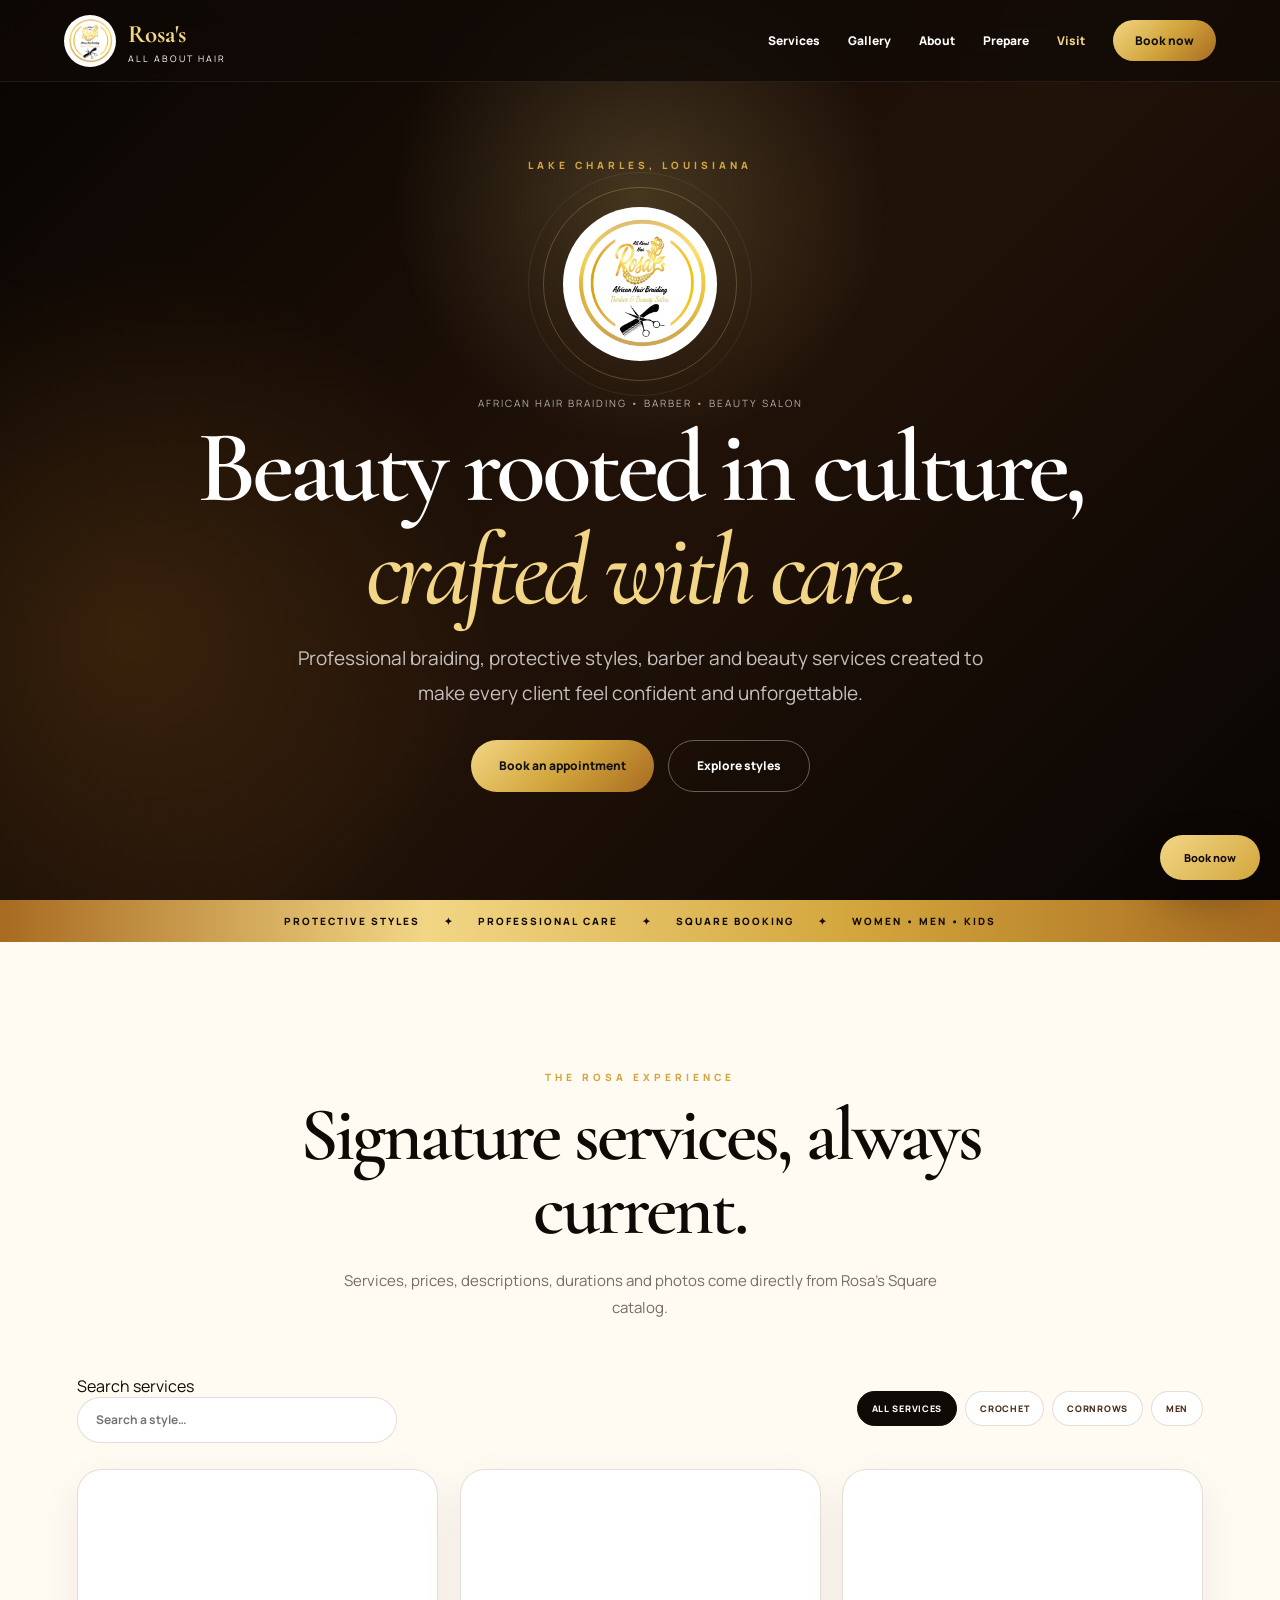
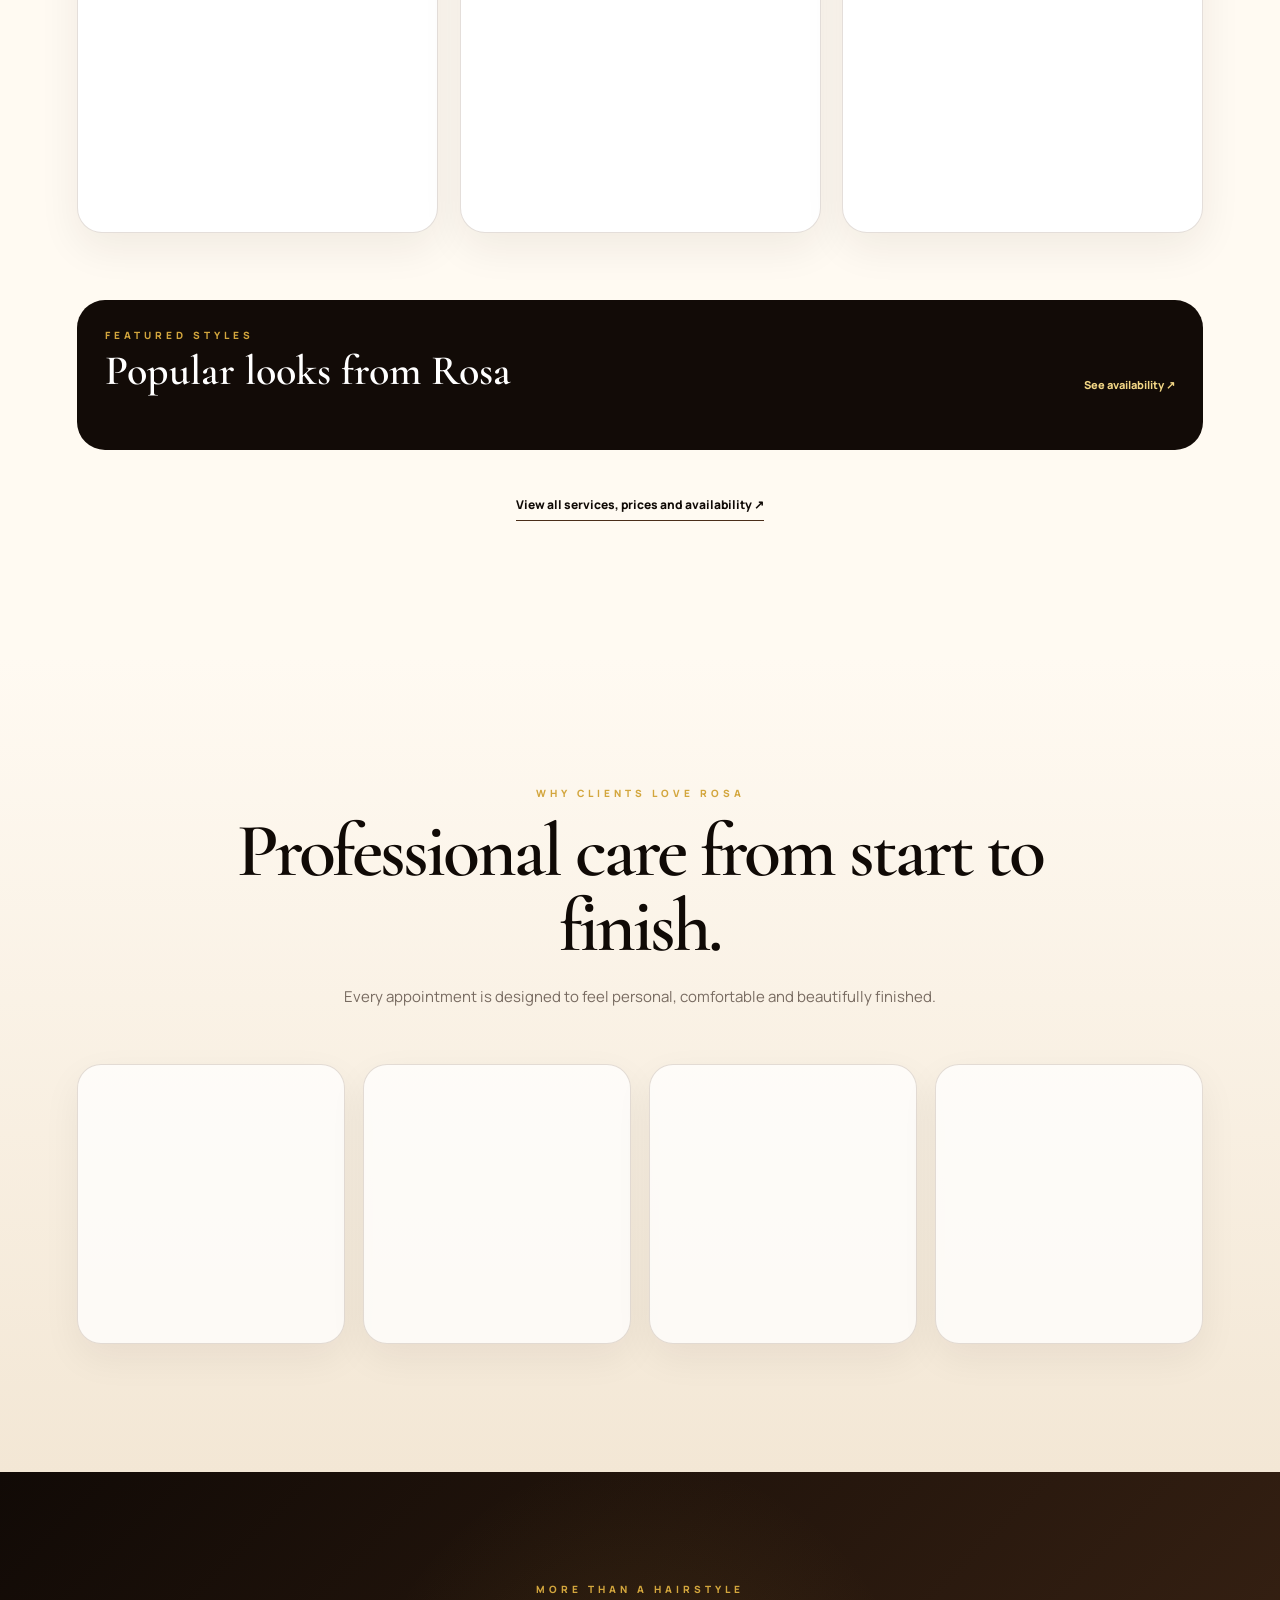
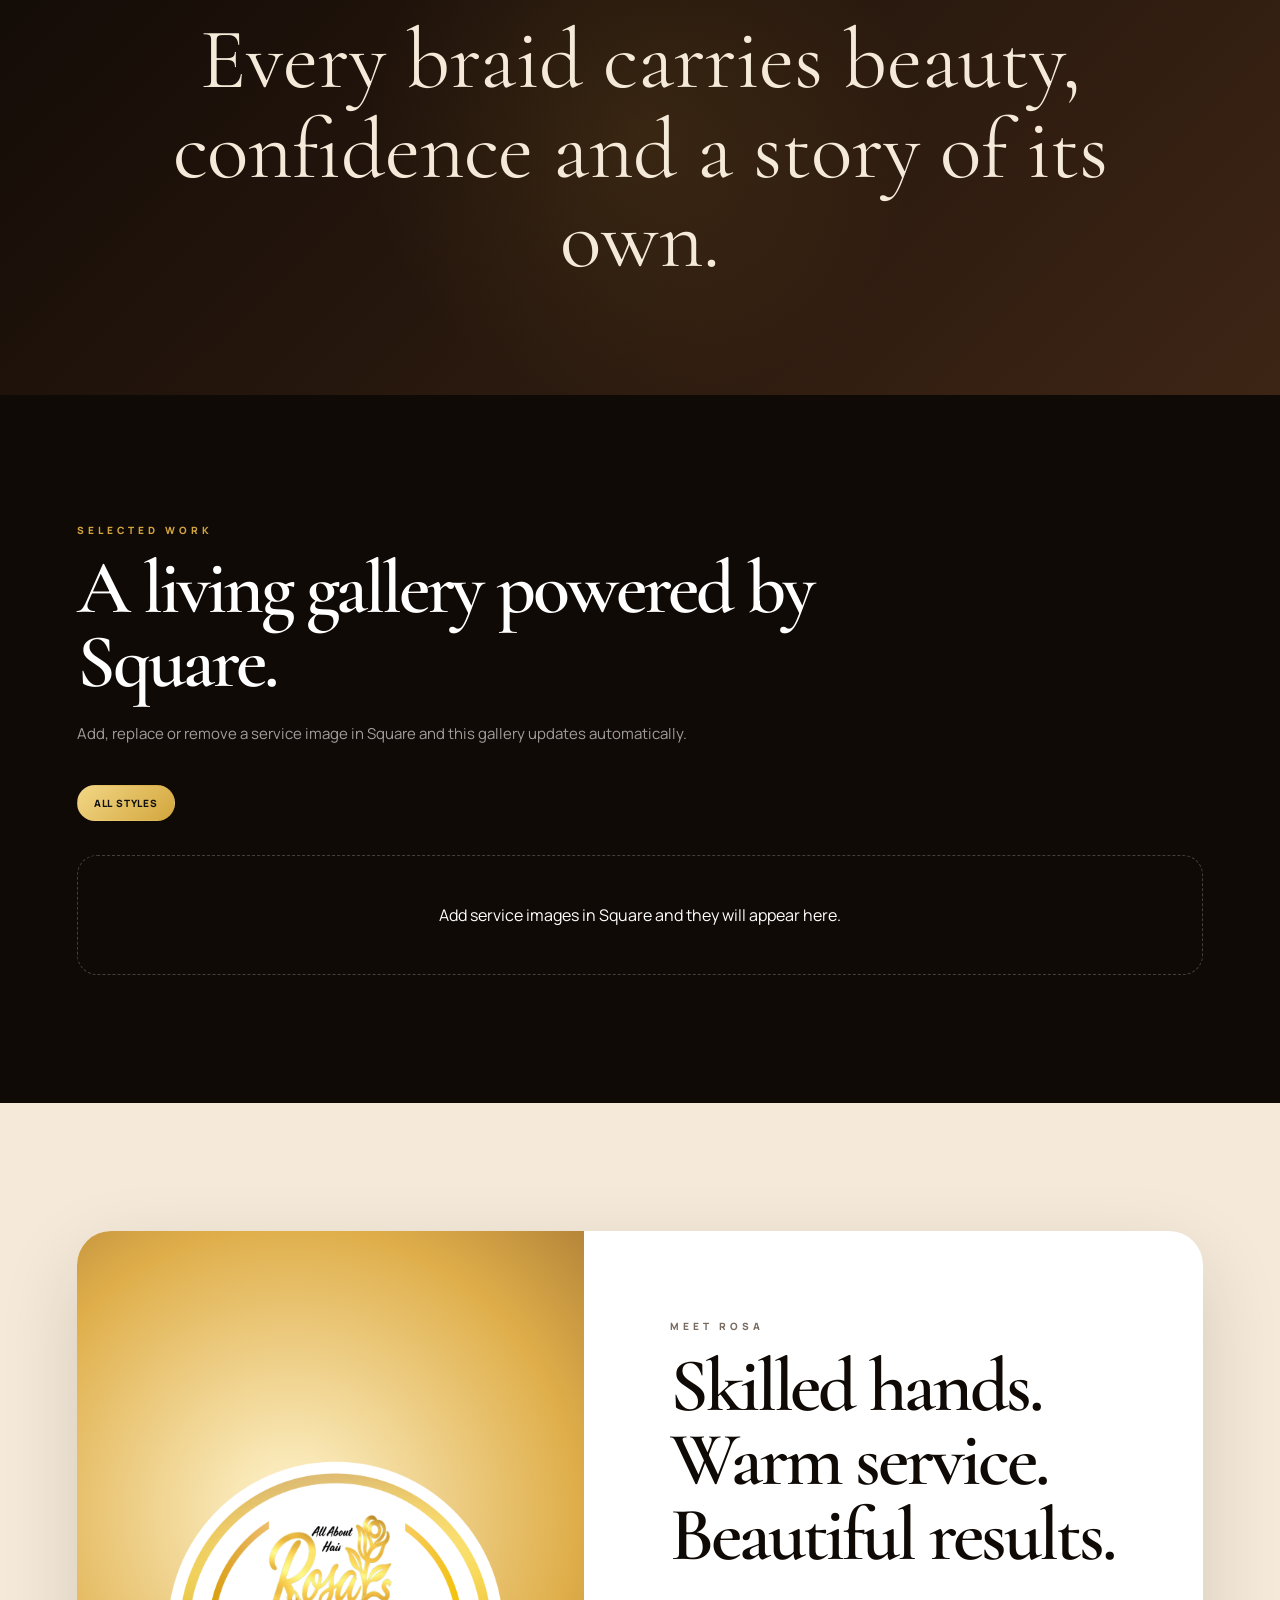
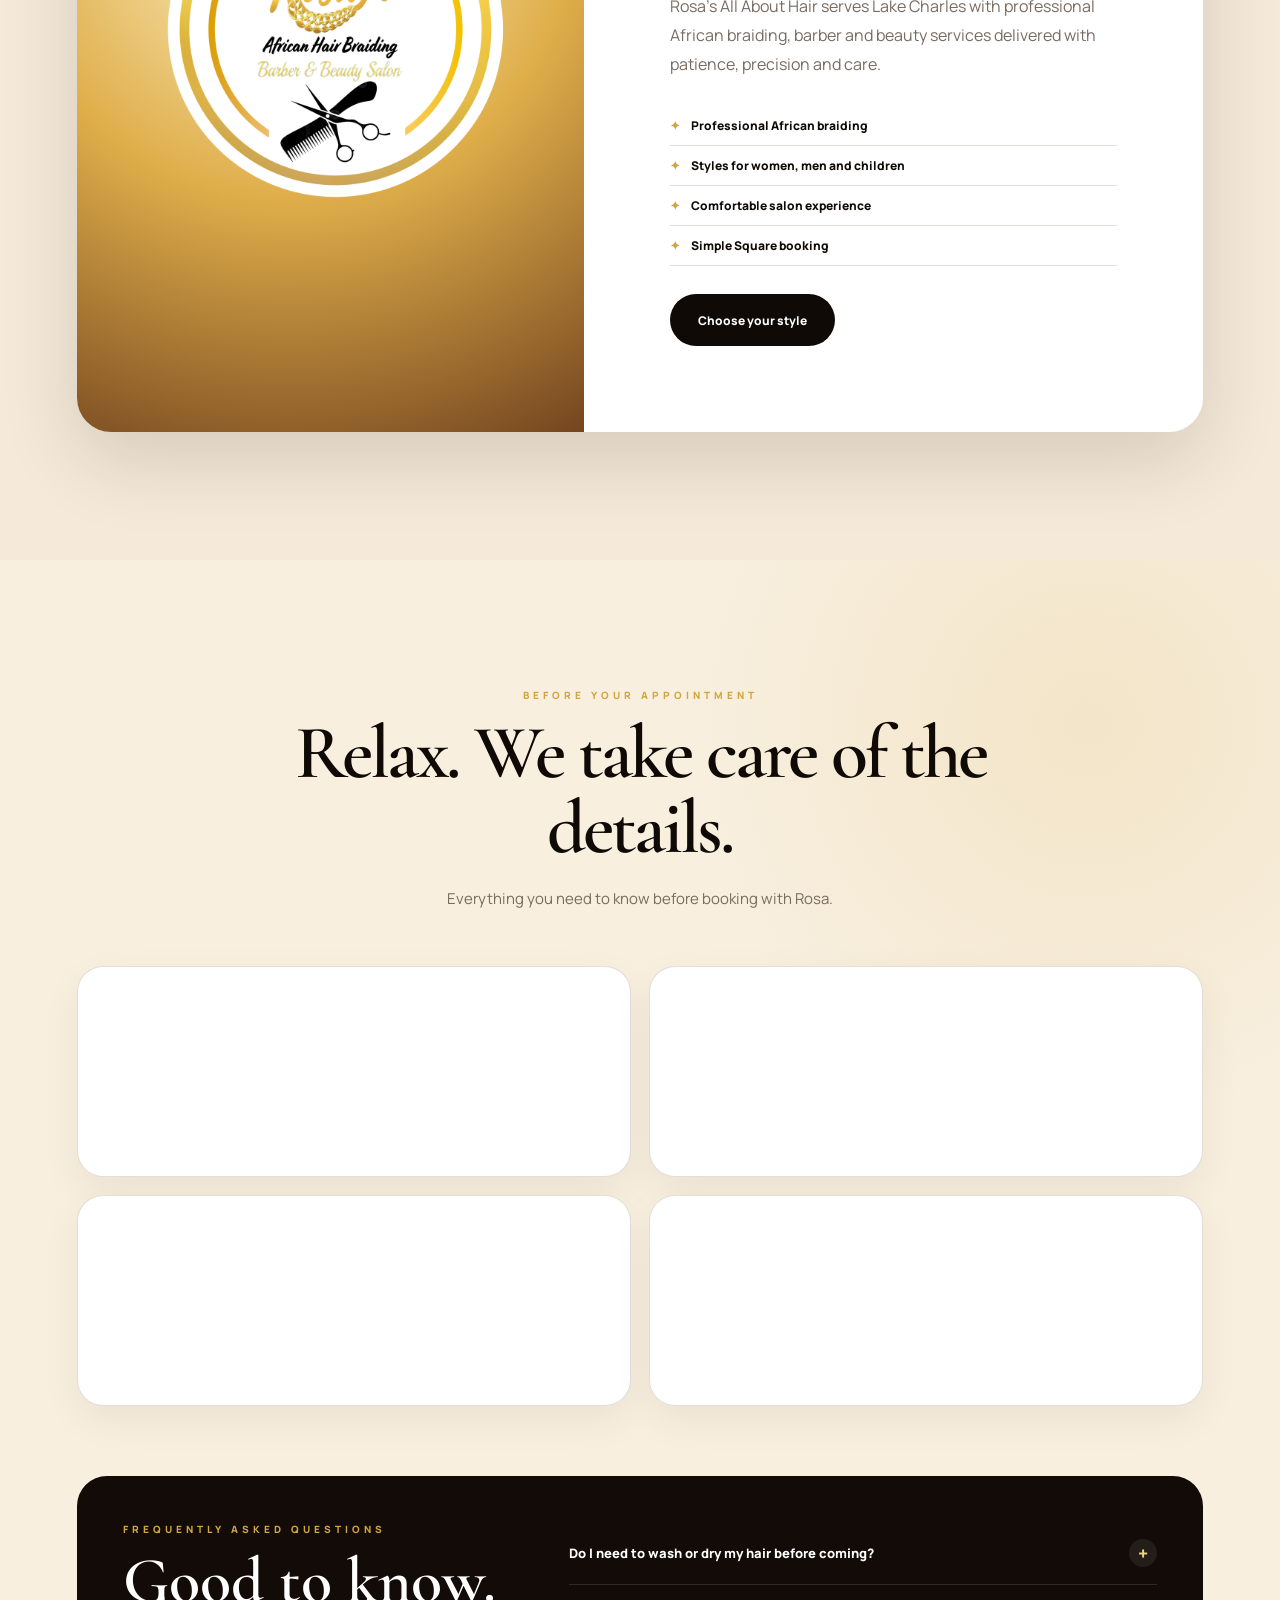
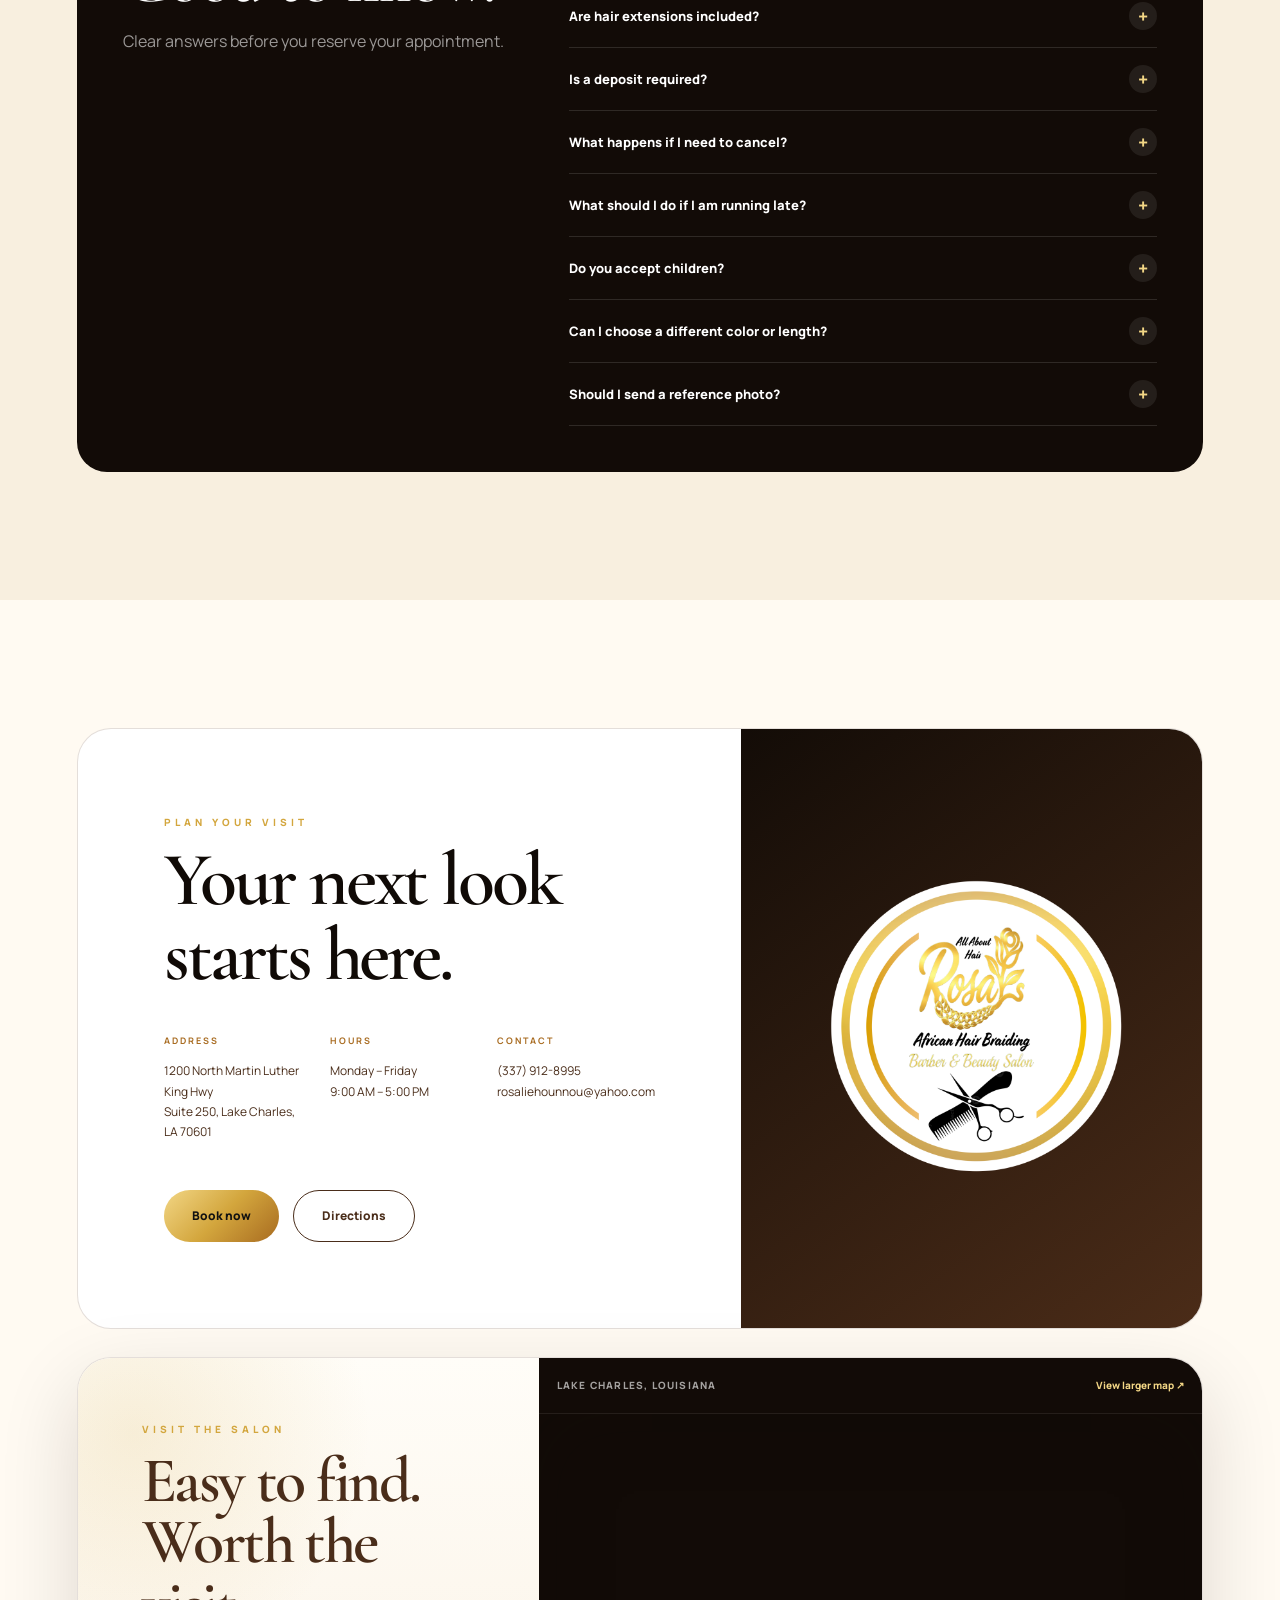
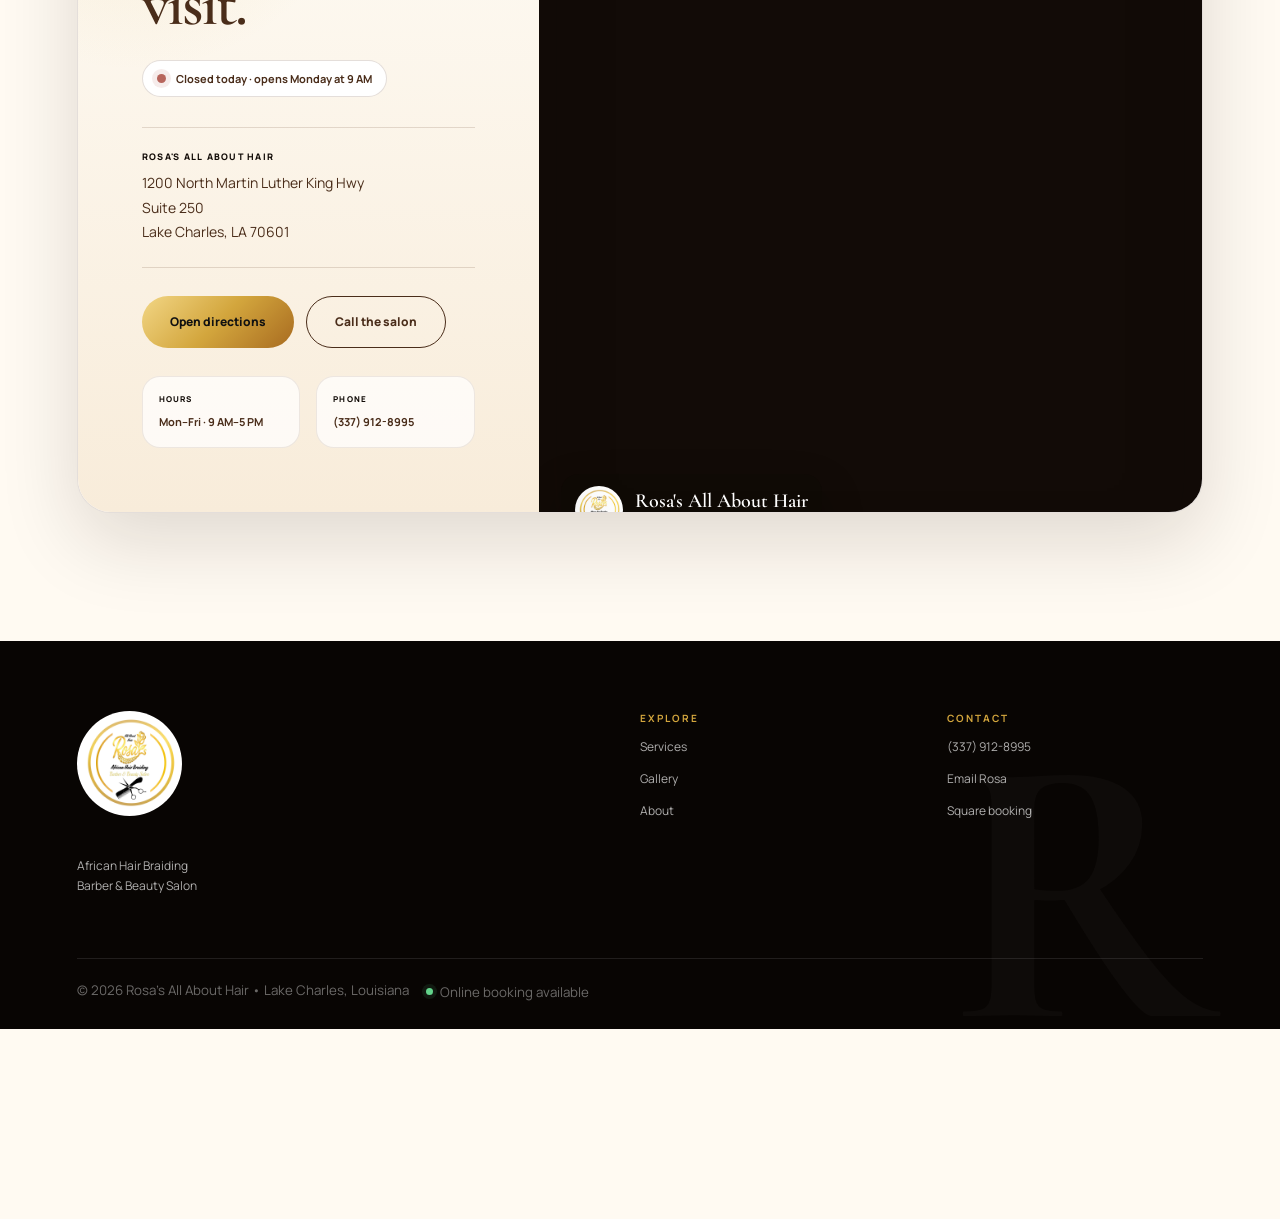
==== commit 16a2efcf: "Upgrade salon location and map experience" ====
--- a/index.html
+++ b/index.html
@@ -314,19 +314,74 @@
     <div class="visit-art reveal"><img src="/assets/images/rosa-logo.png" alt=""></div>
   </div>
 
-  <div class="map-card reveal">
-    <iframe
-      title="Map to Rosa's All About Hair"
-      loading="lazy"
-      referrerpolicy="no-referrer-when-downgrade"
-      src="https://www.google.com/maps?q=1200%20North%20Martin%20Luther%20King%20Hwy%20Suite%20250%20Lake%20Charles%20LA%2070601&output=embed">
-    </iframe>
-    <div class="map-overlay">
-      <span>Lake Charles, Louisiana</span>
-      <strong>Visit Rosa's All About Hair</strong>
-      <a href="https://www.google.com/maps/search/?api=1&query=1200+North+Martin+Luther+King+Hwy+Suite+250+Lake+Charles+LA+70601" target="_blank" rel="noopener">Open directions ↗</a>
-    </div>
-  </div>
+  
+  <section class="location-experience reveal" aria-labelledby="location-title">
+    <div class="location-panel">
+      <div class="location-copy">
+        <p class="eyebrow">Visit the salon</p>
+        <h2 id="location-title">Easy to find. Worth the visit.</h2>
+
+        <div class="location-status" id="location-status">
+          <span class="status-dot"></span>
+          <strong id="location-status-text">Checking today's hours…</strong>
+        </div>
+
+        <div class="location-address">
+          <span>Rosa's All About Hair</span>
+          <p>
+            1200 North Martin Luther King Hwy<br>
+            Suite 250<br>
+            Lake Charles, LA 70601
+          </p>
+        </div>
+
+        <div class="location-actions">
+          <a class="btn gold" href="https://www.google.com/maps/search/?api=1&query=1200+North+Martin+Luther+King+Hwy+Suite+250+Lake+Charles+LA+70601" target="_blank" rel="noopener">
+            Open directions
+          </a>
+          <a class="btn light" href="tel:+13379128995">
+            Call the salon
+          </a>
+        </div>
+
+        <div class="location-meta">
+          <div>
+            <small>Hours</small>
+            <strong>Mon–Fri · 9 AM–5 PM</strong>
+          </div>
+          <div>
+            <small>Phone</small>
+            <strong>(337) 912-8995</strong>
+          </div>
+        </div>
+      </div>
+
+      <div class="location-map-wrap">
+        <div class="map-toolbar">
+          <span>Lake Charles, Louisiana</span>
+          <a href="https://www.google.com/maps/search/?api=1&query=1200+North+Martin+Luther+King+Hwy+Suite+250+Lake+Charles+LA+70601" target="_blank" rel="noopener">View larger map ↗</a>
+        </div>
+
+        <div class="map-frame">
+          <iframe
+            title="Map to Rosa's All About Hair"
+            loading="lazy"
+            referrerpolicy="no-referrer-when-downgrade"
+            allowfullscreen
+            src="https://www.google.com/maps?q=1200%20North%20Martin%20Luther%20King%20Hwy%20Suite%20250%20Lake%20Charles%20LA%2070601&output=embed">
+          </iframe>
+
+          <div class="map-pin-card">
+            <img src="/assets/images/rosa-logo.png" alt="">
+            <div>
+              <strong>Rosa's All About Hair</strong>
+              <span>Suite 250</span>
+            </div>
+          </div>
+        </div>
+      </div>
+    </div>
+  </section>
 </section>
 </main>
 
--- a/assets/css/style.css
+++ b/assets/css/style.css
@@ -177,3 +177,50 @@
   .map-card iframe{height:500px}
   .map-overlay{left:14px;right:14px;bottom:14px;max-width:none}
 }
+
+
+/* V8 — premium location and map experience */
+.location-experience{max-width:1220px;margin:28px auto 0}
+.location-panel{display:grid;grid-template-columns:.82fr 1.18fr;overflow:hidden;border:1px solid var(--line);border-radius:34px;background:#fff;box-shadow:var(--shadow)}
+.location-copy{padding:clamp(34px,5vw,64px);background:radial-gradient(circle at 12% 10%,rgba(211,166,61,.16),transparent 30%),linear-gradient(180deg,#fffdf8,#f8ecda)}
+.location-copy h2{margin:14px 0 18px;color:var(--brown);font:600 clamp(42px,5vw,68px)/.96 "Cormorant Garamond",serif;letter-spacing:-.04em}
+.location-status{display:inline-flex;align-items:center;gap:10px;margin:8px 0 30px;padding:10px 14px;border-radius:999px;background:#fff;border:1px solid var(--line);font-size:11px;color:var(--brown)}
+.status-dot{width:9px;height:9px;border-radius:50%;background:#c78a3e;box-shadow:0 0 0 5px rgba(199,138,62,.12)}
+.location-status.is-open .status-dot{background:#3fbf74;box-shadow:0 0 0 5px rgba(63,191,116,.12)}
+.location-status.is-closed .status-dot{background:#b7655c;box-shadow:0 0 0 5px rgba(183,101,92,.12)}
+.location-address{padding:22px 0;border-top:1px solid var(--line);border-bottom:1px solid var(--line)}
+.location-address span{display:block;margin-bottom:8px;color:var(--gold-dark);font-size:9px;font-weight:900;letter-spacing:.14em;text-transform:uppercase}
+.location-address p{margin:0;color:var(--brown);font-size:14px;line-height:1.75}
+.location-actions{display:flex;gap:12px;flex-wrap:wrap;margin-top:28px}
+.location-actions .btn{width:auto}
+.location-meta{display:grid;grid-template-columns:repeat(2,1fr);gap:16px;margin-top:28px}
+.location-meta div{padding:16px;border-radius:18px;background:rgba(255,255,255,.72);border:1px solid rgba(91,53,29,.1)}
+.location-meta small{display:block;margin-bottom:5px;color:var(--gold-dark);font-size:8px;font-weight:900;letter-spacing:.14em;text-transform:uppercase}
+.location-meta strong{color:var(--brown);font-size:11px}
+
+.location-map-wrap{min-width:0;background:#120b07}
+.map-toolbar{height:56px;padding:0 18px;display:flex;align-items:center;justify-content:space-between;gap:16px;color:#fff;border-bottom:1px solid rgba(255,255,255,.08)}
+.map-toolbar span{font-size:10px;font-weight:900;letter-spacing:.12em;text-transform:uppercase;color:rgba(255,255,255,.62)}
+.map-toolbar a{font-size:10px;font-weight:900;color:var(--gold2)}
+.map-frame{position:relative;height:100%;min-height:560px;overflow:hidden}
+.map-frame iframe{width:100%;height:100%;min-height:560px;border:0;filter:saturate(.72) contrast(1.06) sepia(.08)}
+.map-frame:after{content:"";position:absolute;inset:0;pointer-events:none;box-shadow:inset 0 0 80px rgba(16,10,6,.18)}
+.map-pin-card{position:absolute;left:22px;bottom:22px;display:flex;align-items:center;gap:12px;padding:12px 14px;border-radius:18px;background:rgba(16,10,6,.9);backdrop-filter:blur(14px);color:#fff;box-shadow:0 18px 40px rgba(0,0,0,.28)}
+.map-pin-card img{width:48px;height:48px;object-fit:contain;border-radius:50%;background:#fff}
+.map-pin-card strong{display:block;font:600 20px/1 "Cormorant Garamond",serif}
+.map-pin-card span{display:block;margin-top:5px;color:rgba(255,255,255,.58);font-size:9px;letter-spacing:.12em;text-transform:uppercase}
+
+@media(max-width:980px){
+  .location-panel{grid-template-columns:1fr}
+  .map-frame,.map-frame iframe{min-height:470px}
+}
+@media(max-width:760px){
+  .location-panel{border-radius:24px}
+  .location-copy{padding:34px 22px}
+  .location-actions{flex-direction:column}
+  .location-actions .btn{width:100%}
+  .location-meta{grid-template-columns:1fr}
+  .map-toolbar{align-items:flex-start;flex-direction:column;height:auto;padding:14px 16px}
+  .map-frame,.map-frame iframe{min-height:520px}
+  .map-pin-card{left:14px;right:14px;bottom:14px}
+}
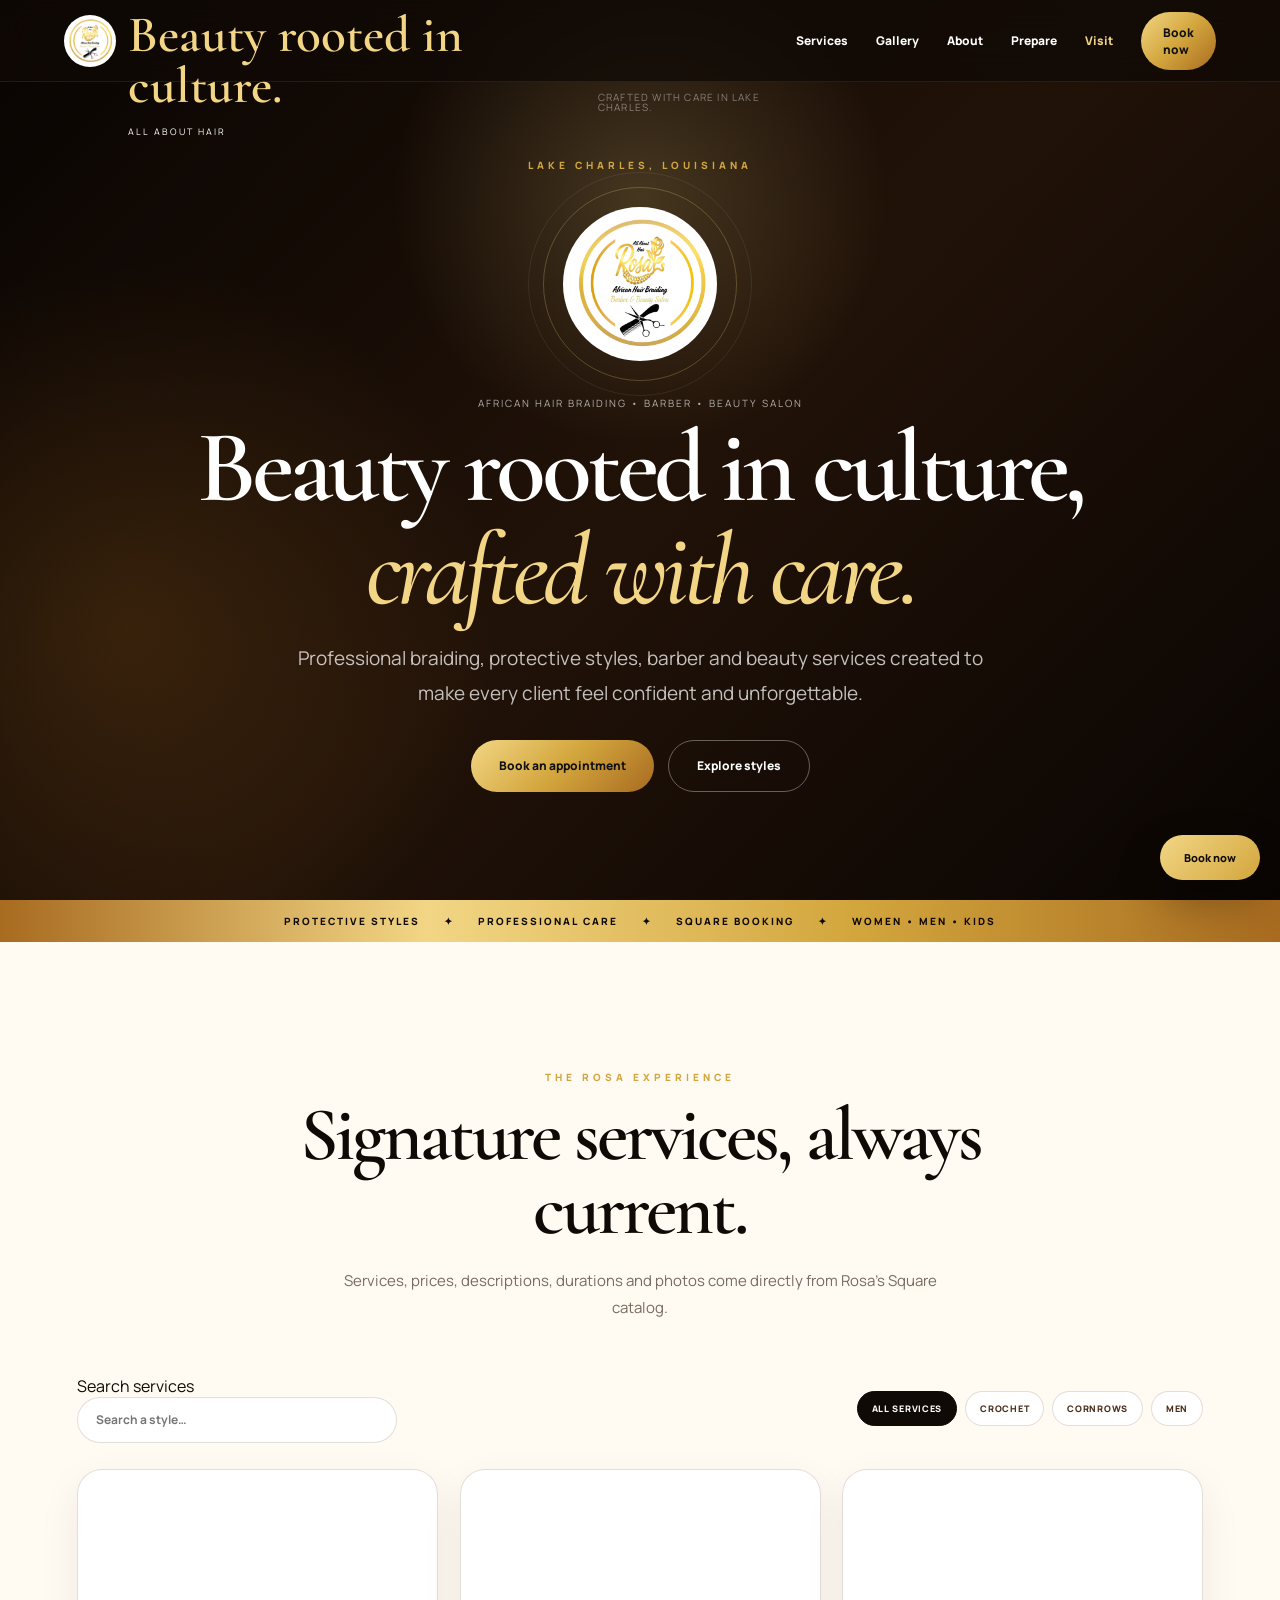
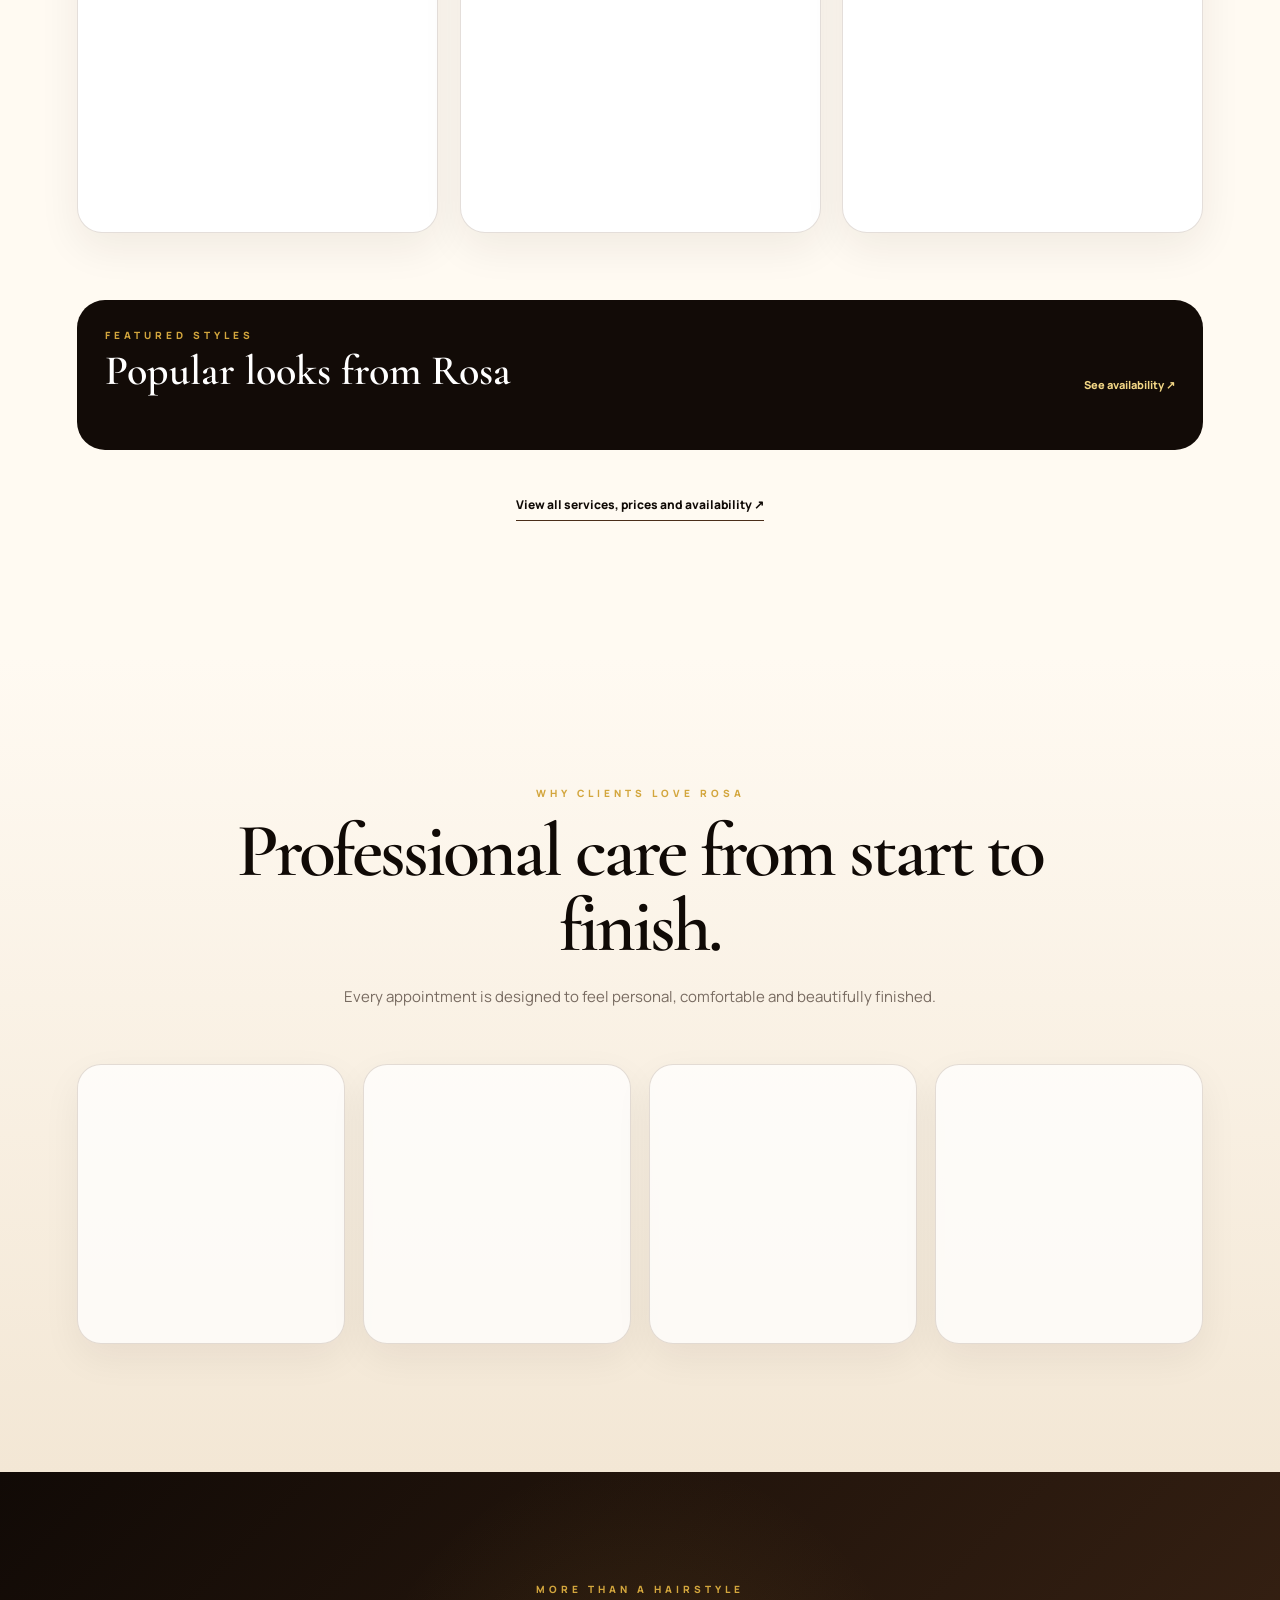
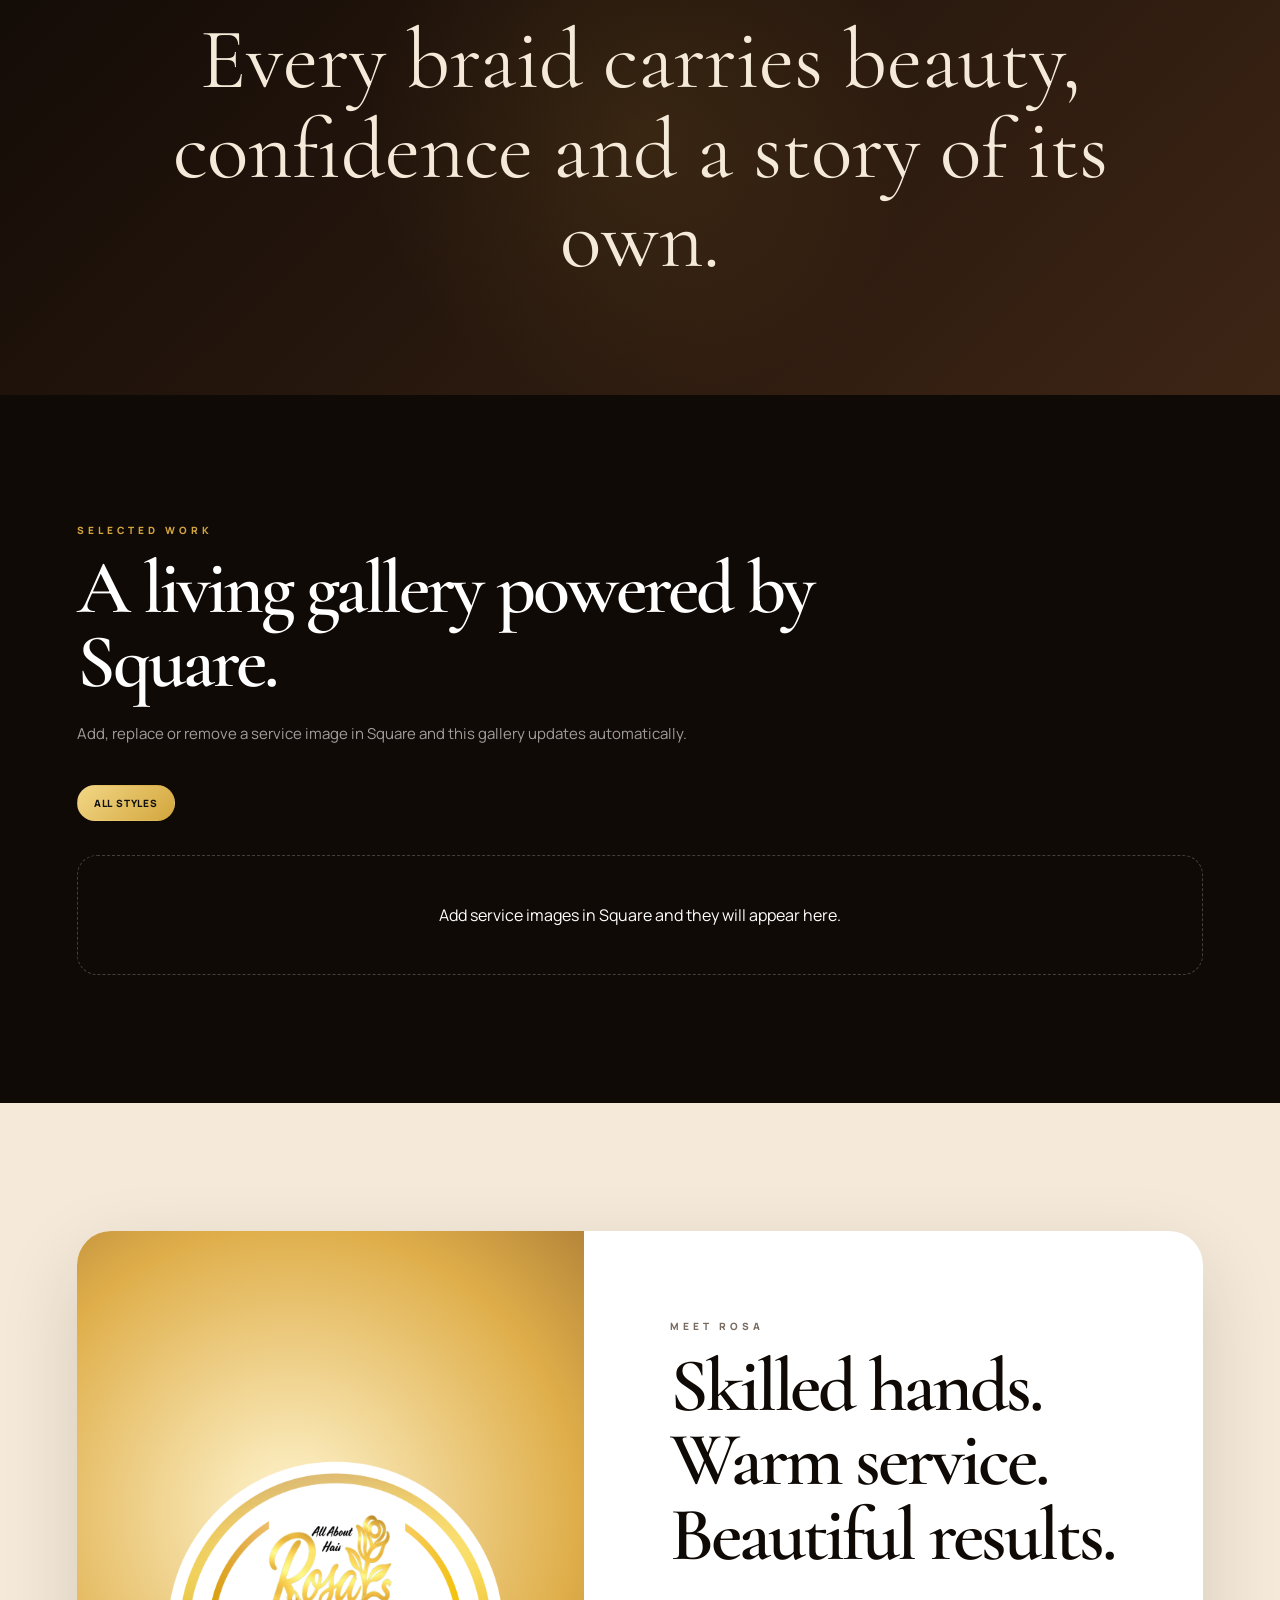
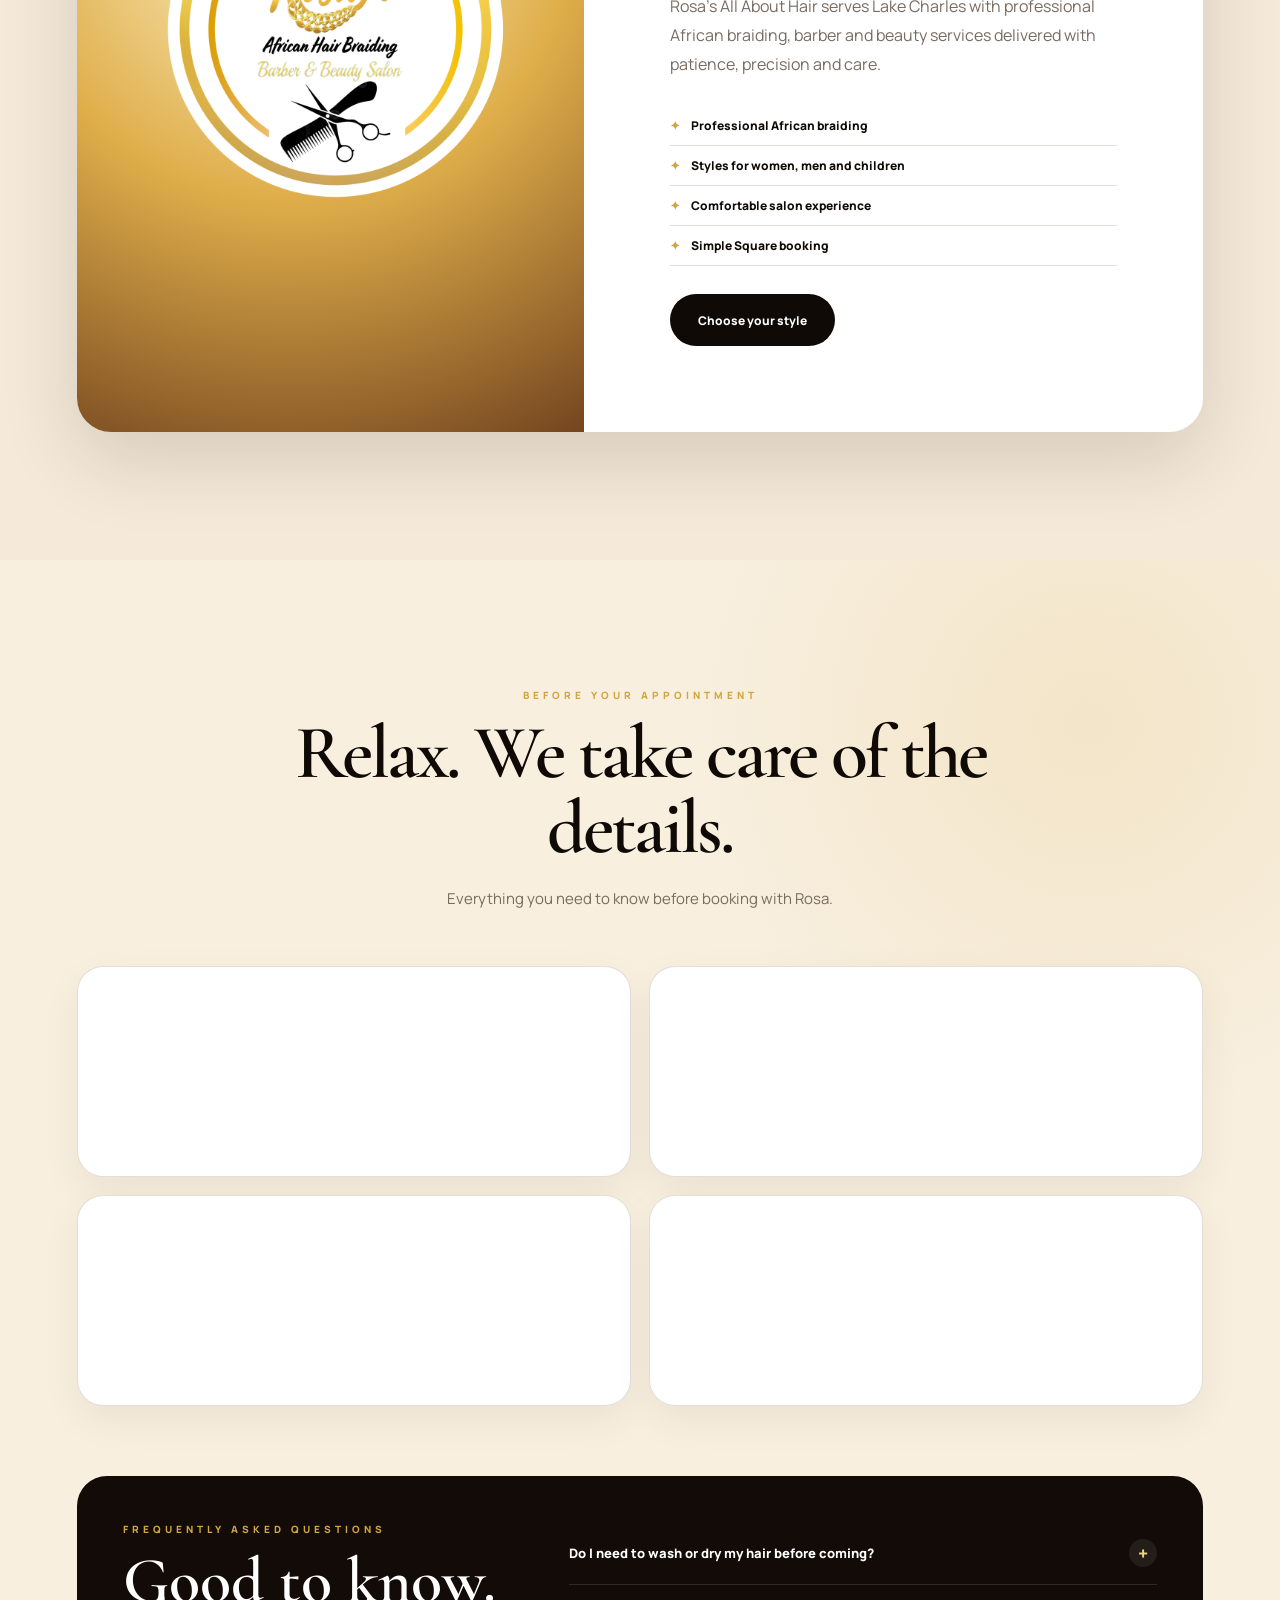
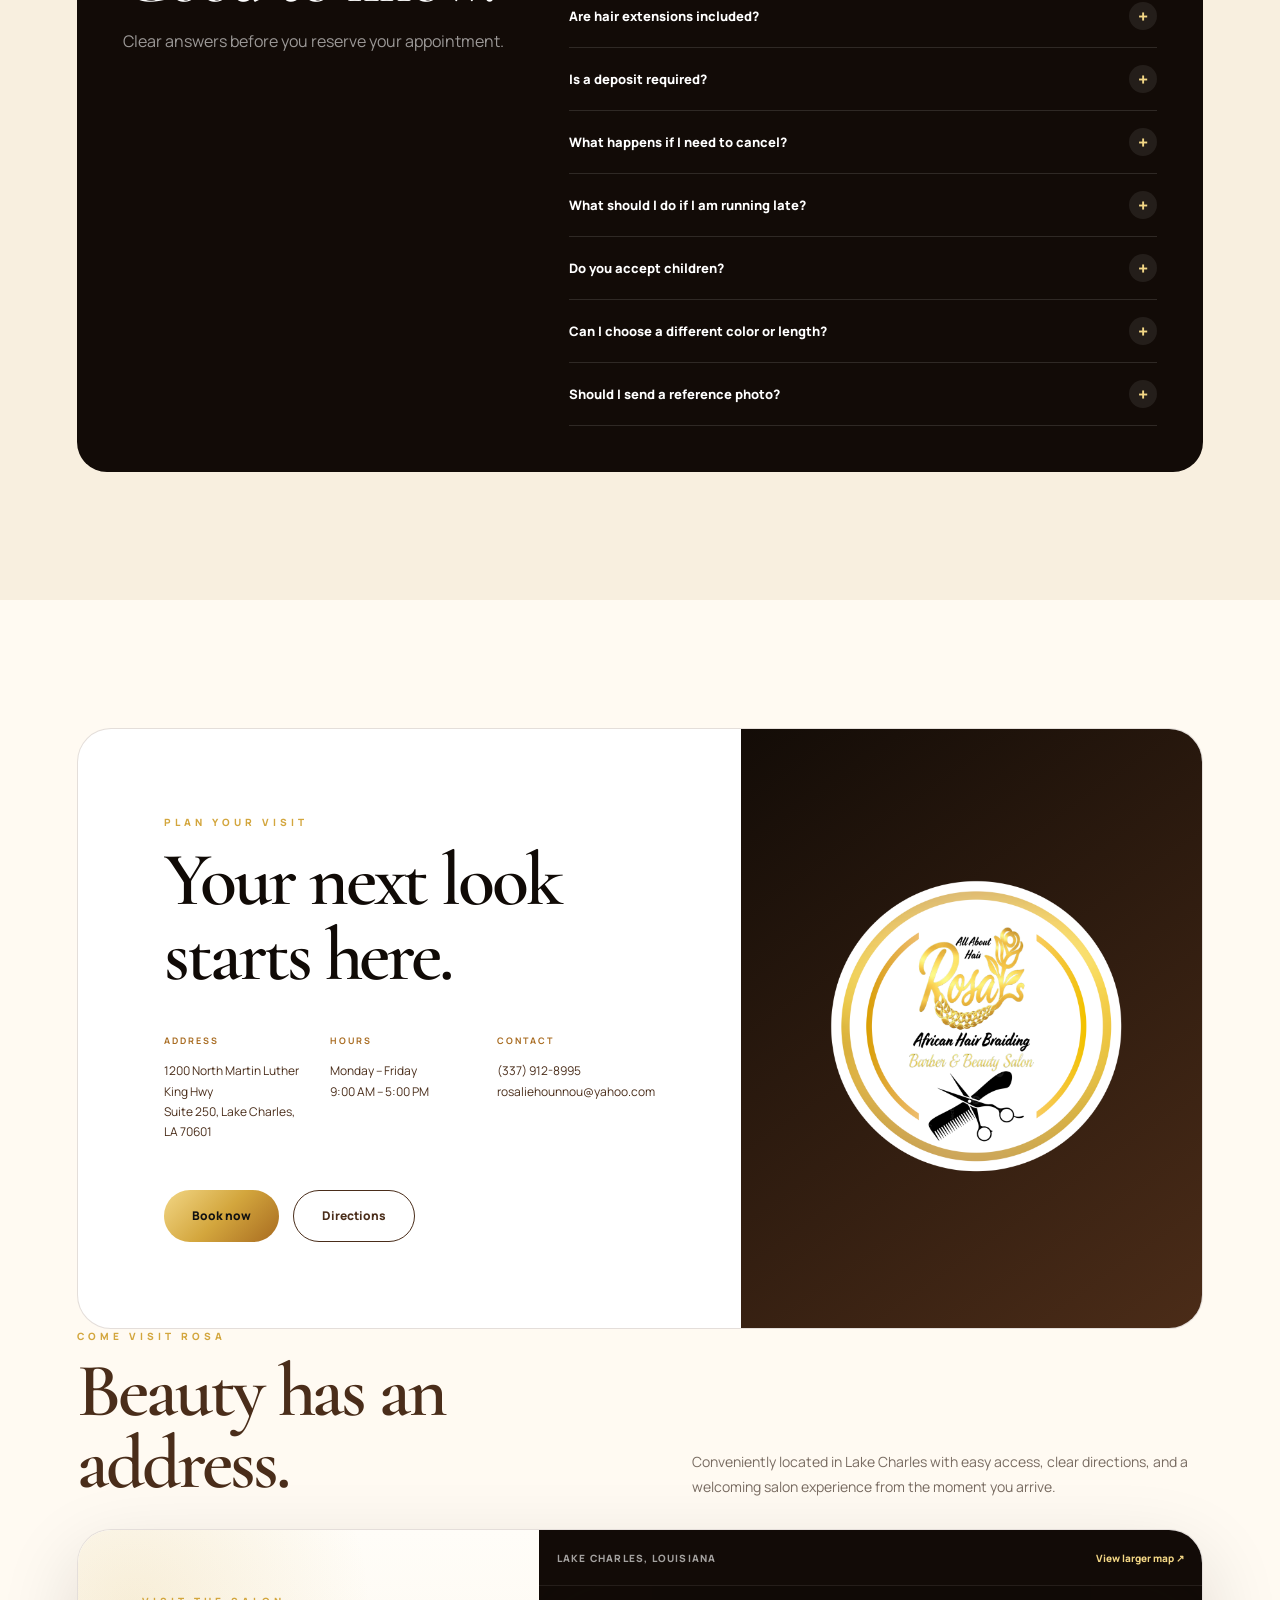
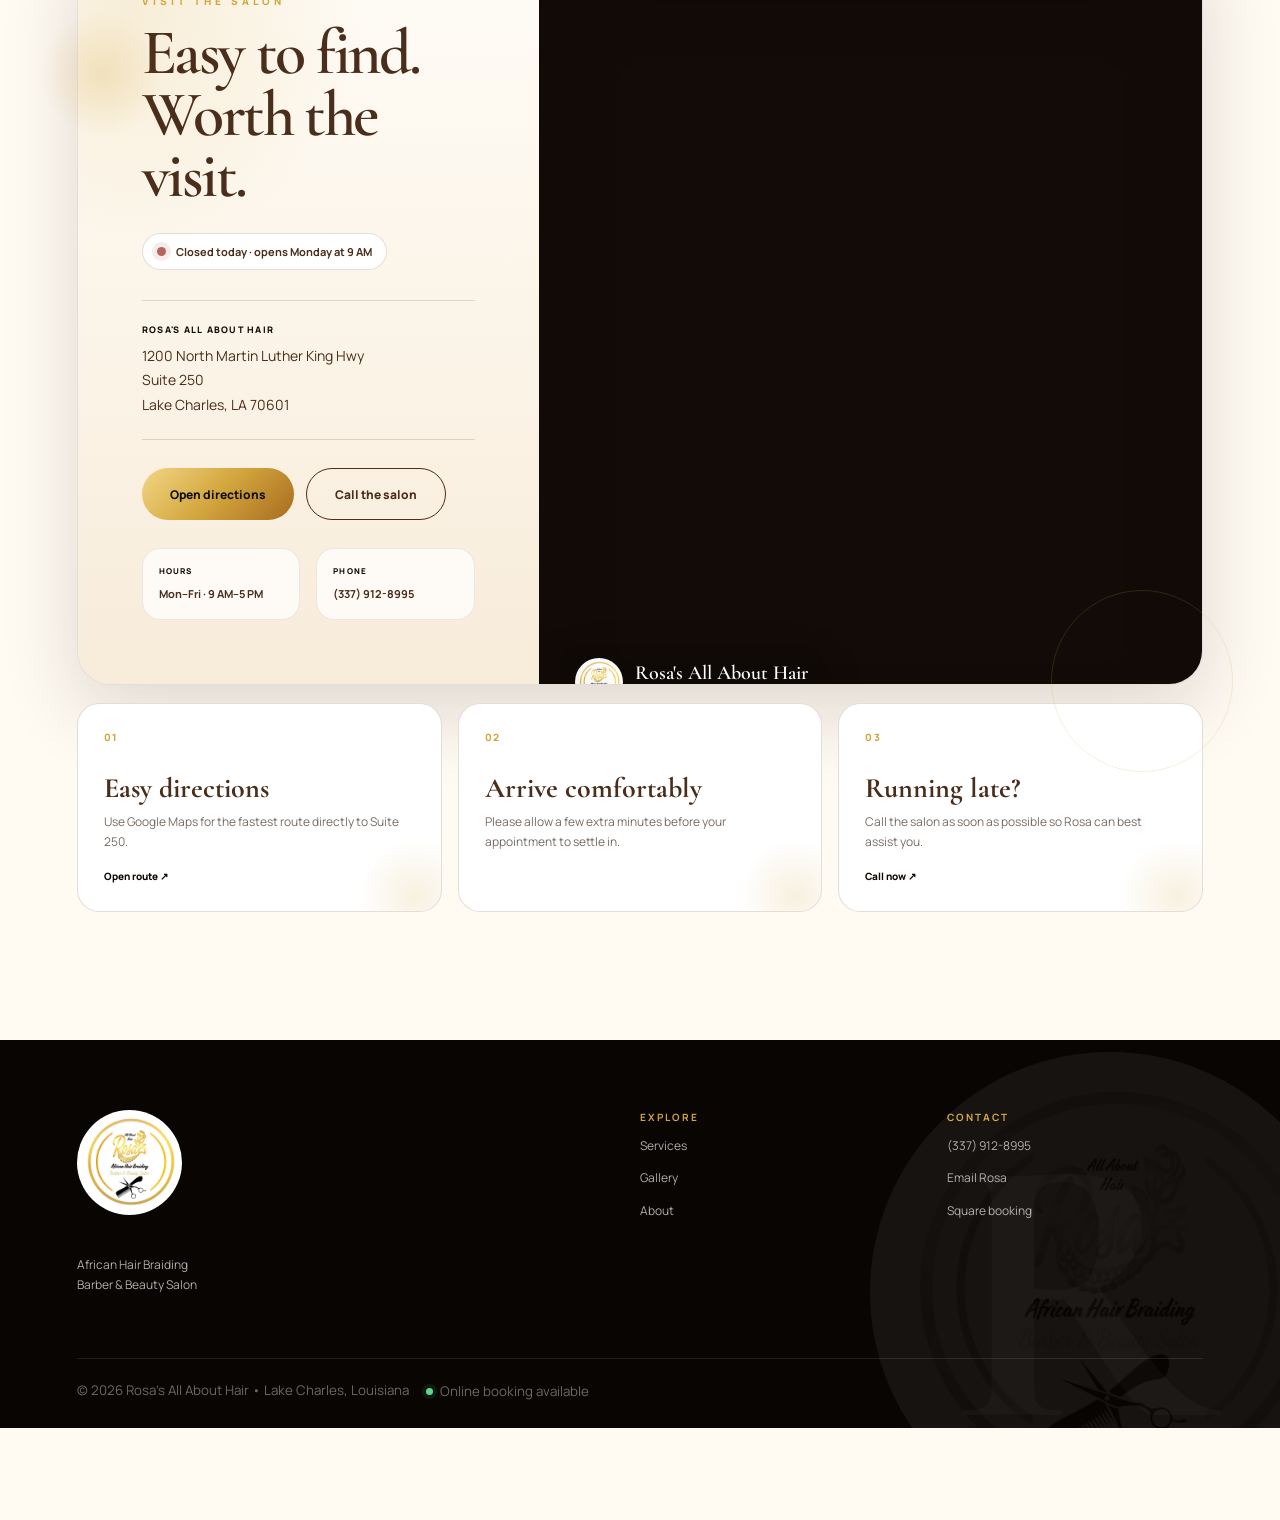
==== commit aaa83110: "Refine map surroundings and signature footer" ====
--- a/index.html
+++ b/index.html
@@ -118,7 +118,11 @@
   <p>Rosa's All About Hair</p>
 </div>
 <header class="header">
-  <a class="brand" href="#top"><img src="/assets/images/rosa-logo.png" alt="Rosa's logo"><span><b>Rosa's</b><small>All About Hair</small></span></a>
+  <a class="brand" href="#top"><img src="/assets/images/rosa-logo.png" alt="Rosa's logo"><span><b>Rosa's</b><div class="footer-signature">
+    <p>Beauty rooted in culture.</p>
+    <span>Crafted with care in Lake Charles.</span>
+  </div>
+  <small>All About Hair</small></span></a>
   <button class="menu" aria-expanded="false" aria-controls="nav">☰</button>
   <nav id="nav">
     <a href="#services">Services</a><a href="#gallery">Gallery</a><a href="#about">About</a><a href="#appointment-info">Prepare</a><a href="#visit">Visit</a>
@@ -315,7 +319,18 @@
   </div>
 
   
-  <section class="location-experience reveal" aria-labelledby="location-title">
+  <div class="location-intro reveal">
+  <div>
+    <p class="eyebrow">Come visit Rosa</p>
+    <h2>Beauty has an address.</h2>
+  </div>
+  <p>
+    Conveniently located in Lake Charles with easy access, clear directions,
+    and a welcoming salon experience from the moment you arrive.
+  </p>
+</div>
+
+<section class="location-experience reveal" aria-labelledby="location-title">
     <div class="location-panel">
       <div class="location-copy">
         <p class="eyebrow">Visit the salon</p>
@@ -381,11 +396,34 @@
         </div>
       </div>
     </div>
-  </section>
+
+  <div class="arrival-grid reveal">
+    <article>
+      <span>01</span>
+      <h3>Easy directions</h3>
+      <p>Use Google Maps for the fastest route directly to Suite 250.</p>
+      <a href="https://www.google.com/maps/search/?api=1&query=1200+North+Martin+Luther+King+Hwy+Suite+250+Lake+Charles+LA+70601" target="_blank" rel="noopener">Open route ↗</a>
+    </article>
+    <article>
+      <span>02</span>
+      <h3>Arrive comfortably</h3>
+      <p>Please allow a few extra minutes before your appointment to settle in.</p>
+    </article>
+    <article>
+      <span>03</span>
+      <h3>Running late?</h3>
+      <p>Call the salon as soon as possible so Rosa can best assist you.</p>
+      <a href="tel:+13379128995">Call now ↗</a>
+    </article>
+  </div>
+</section>
 </section>
 </main>
 
-<footer>
+<footer class="signature-footer">
+  <div class="footer-watermark" aria-hidden="true">
+    <img src="/assets/images/rosa-logo.png" alt="">
+  </div>
   <div><img src="/assets/images/rosa-logo.png" alt="Rosa's logo"><p>African Hair Braiding<br>Barber & Beauty Salon</p></div>
   <div><b>Explore</b><a href="#services">Services</a><a href="#gallery">Gallery</a><a href="#about">About</a></div>
   <div><b>Contact</b><a href="tel:+13379128995">(337) 912-8995</a><a href="mailto:rosaliehounnou@yahoo.com">Email Rosa</a><a href="https://book.squareup.com/appointments/6wbu997dkzpv60/location/LYX600Y176JVJ/services" target="_blank" rel="noopener">Square booking</a></div>
--- a/assets/css/style.css
+++ b/assets/css/style.css
@@ -224,3 +224,45 @@
   .map-frame,.map-frame iframe{min-height:520px}
   .map-pin-card{left:14px;right:14px;bottom:14px}
 }
+
+
+/* V9 — richer location surroundings and intentional footer mark */
+.location-intro{max-width:1220px;margin:0 auto 30px;display:grid;grid-template-columns:1.05fr .95fr;gap:50px;align-items:end}
+.location-intro h2{margin:12px 0 0;color:var(--brown);font:600 clamp(46px,6vw,76px)/.95 "Cormorant Garamond",serif;letter-spacing:-.04em}
+.location-intro>p{margin:0;color:var(--muted);font-size:14px;line-height:1.8}
+
+.location-experience{position:relative}
+.location-experience:before{content:"";position:absolute;left:-40px;top:80px;width:130px;height:130px;border-radius:50%;background:radial-gradient(circle,rgba(211,166,61,.22),transparent 68%);pointer-events:none}
+.location-experience:after{content:"";position:absolute;right:-30px;bottom:140px;width:180px;height:180px;border:1px solid rgba(211,166,61,.18);border-radius:50%;pointer-events:none}
+
+.arrival-grid{display:grid;grid-template-columns:repeat(3,1fr);gap:16px;margin-top:18px}
+.arrival-grid article{position:relative;padding:26px;border:1px solid var(--line);border-radius:22px;background:#fff;overflow:hidden}
+.arrival-grid article:after{content:"";position:absolute;right:-35px;bottom:-45px;width:120px;height:120px;border-radius:50%;background:radial-gradient(circle,rgba(211,166,61,.16),transparent 68%)}
+.arrival-grid span{display:block;margin-bottom:30px;color:var(--gold);font-size:10px;font-weight:900;letter-spacing:.16em}
+.arrival-grid h3{margin:0 0 10px;color:var(--brown);font:700 28px/1 "Cormorant Garamond",serif}
+.arrival-grid p{margin:0;color:var(--muted);font-size:12px;line-height:1.7}
+.arrival-grid a{display:inline-block;margin-top:16px;color:var(--gold-dark);font-size:10px;font-weight:900}
+
+.signature-footer{position:relative;overflow:hidden}
+.footer-watermark{position:absolute;right:-70px;bottom:-120px;width:min(480px,40vw);opacity:.055;pointer-events:none;filter:grayscale(1)}
+.footer-watermark img{width:100%;height:auto;border-radius:50%}
+.footer-signature{grid-column:1/-1;display:flex!important;align-items:end;justify-content:space-between;gap:20px;padding:34px 0 10px;border-top:1px solid rgba(255,255,255,.08)}
+.footer-signature p{margin:0!important;color:var(--gold2)!important;font:600 clamp(34px,4vw,54px)/1 "Cormorant Garamond",serif!important}
+.footer-signature span{color:rgba(255,255,255,.42);font-size:10px;letter-spacing:.12em;text-transform:uppercase}
+.signature-footer small{position:relative;z-index:1}
+
+@media(max-width:980px){
+  .location-intro{grid-template-columns:1fr;gap:16px}
+  .arrival-grid{grid-template-columns:1fr}
+}
+@media(max-width:760px){
+  .location-intro{margin-bottom:22px}
+  .location-intro h2{font-size:46px}
+  .location-experience:before,.location-experience:after{display:none}
+  .arrival-grid article{padding:22px}
+  .footer-watermark{width:300px;right:-100px;bottom:-70px;opacity:.04}
+  .footer-signature{align-items:flex-start;flex-direction:column}
+}
+
+.map-frame iframe{opacity:.82;transform:scale(1.015);transition:opacity .8s ease,transform 1.2s ease}
+.map-frame.map-ready iframe{opacity:1;transform:scale(1)}
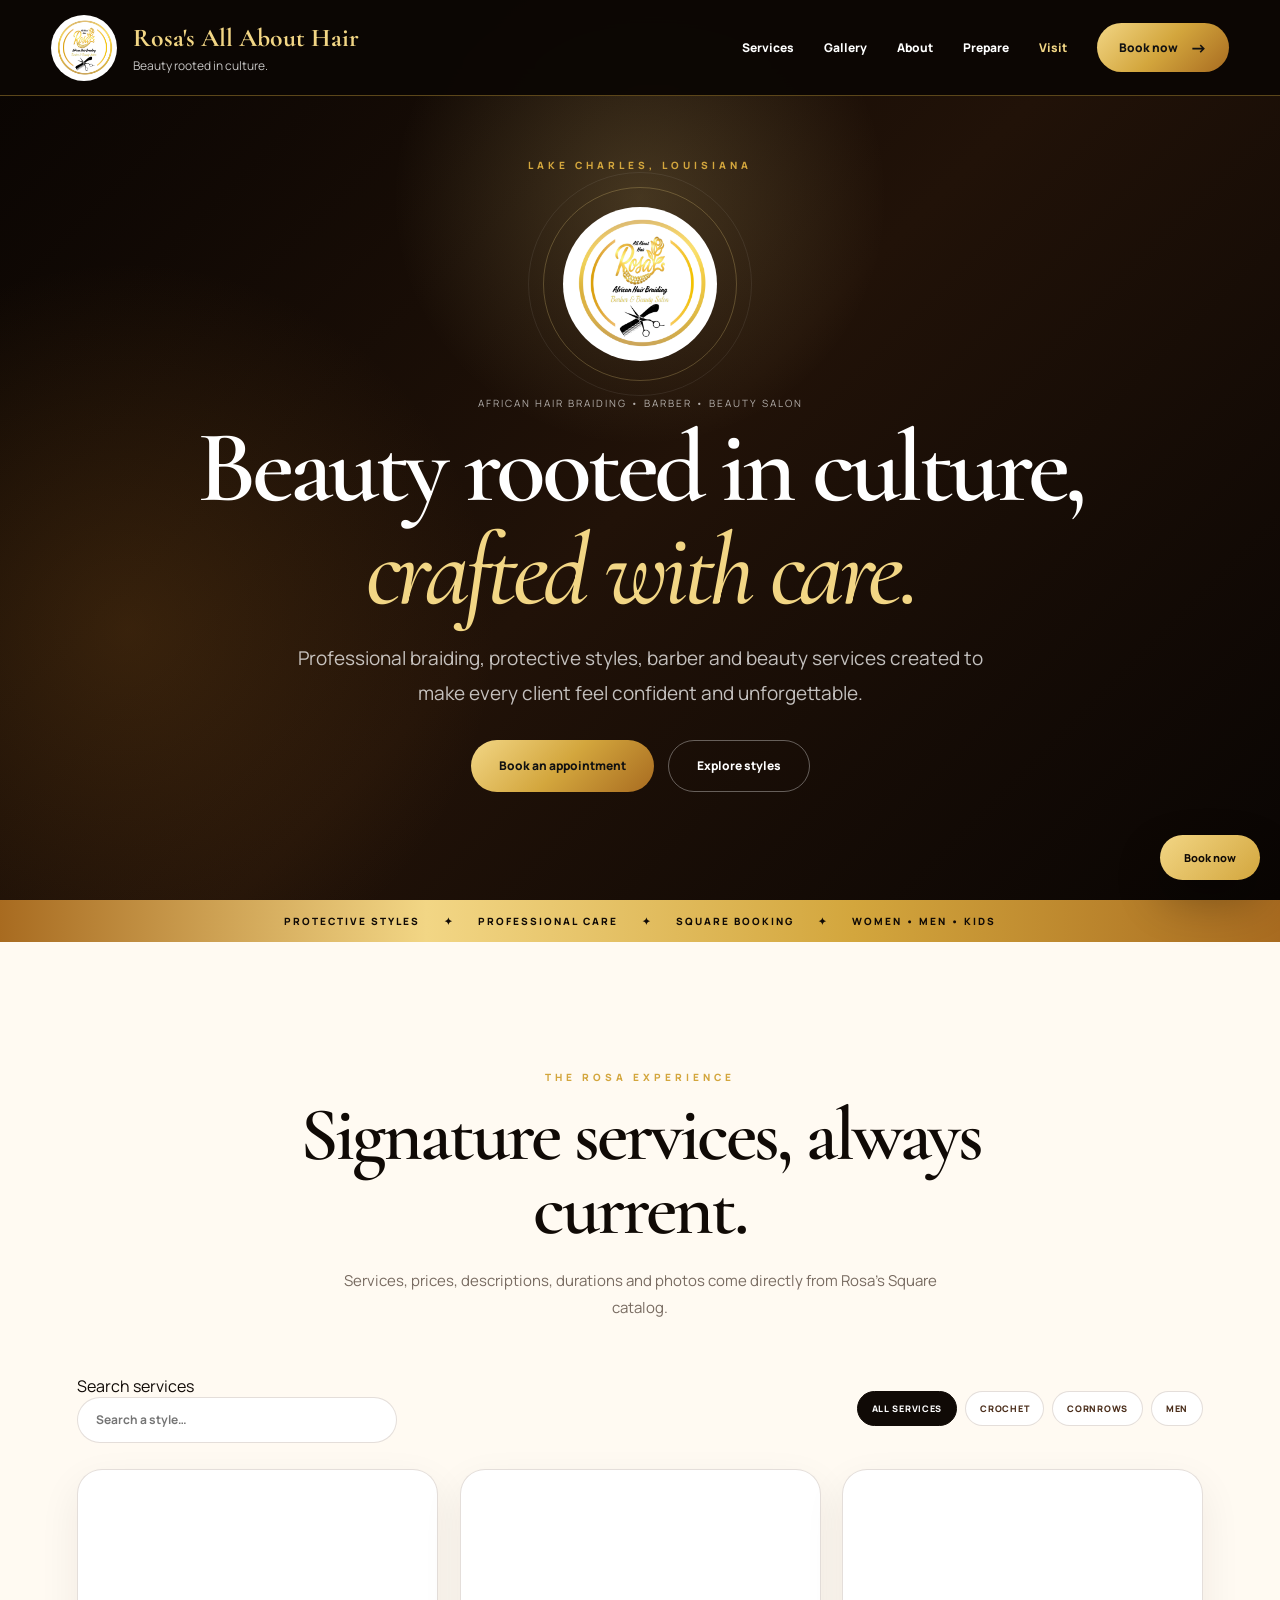
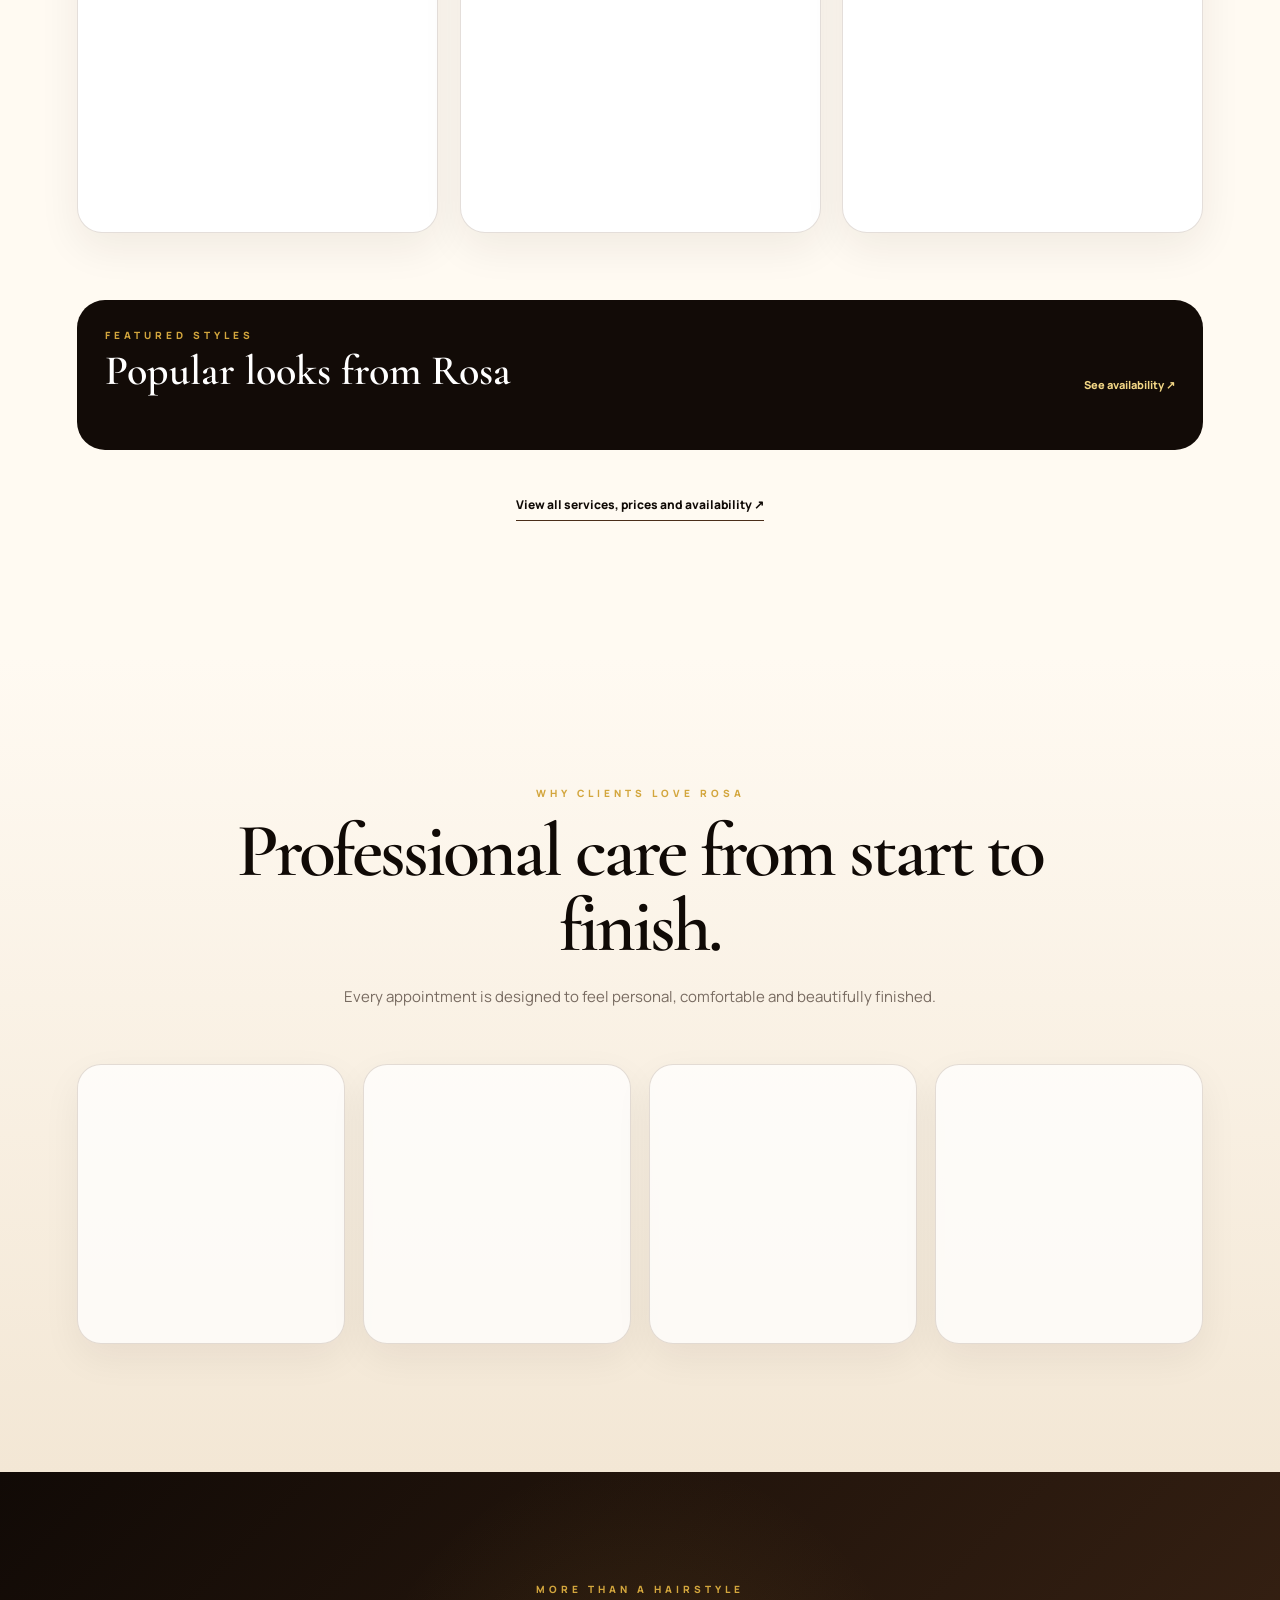
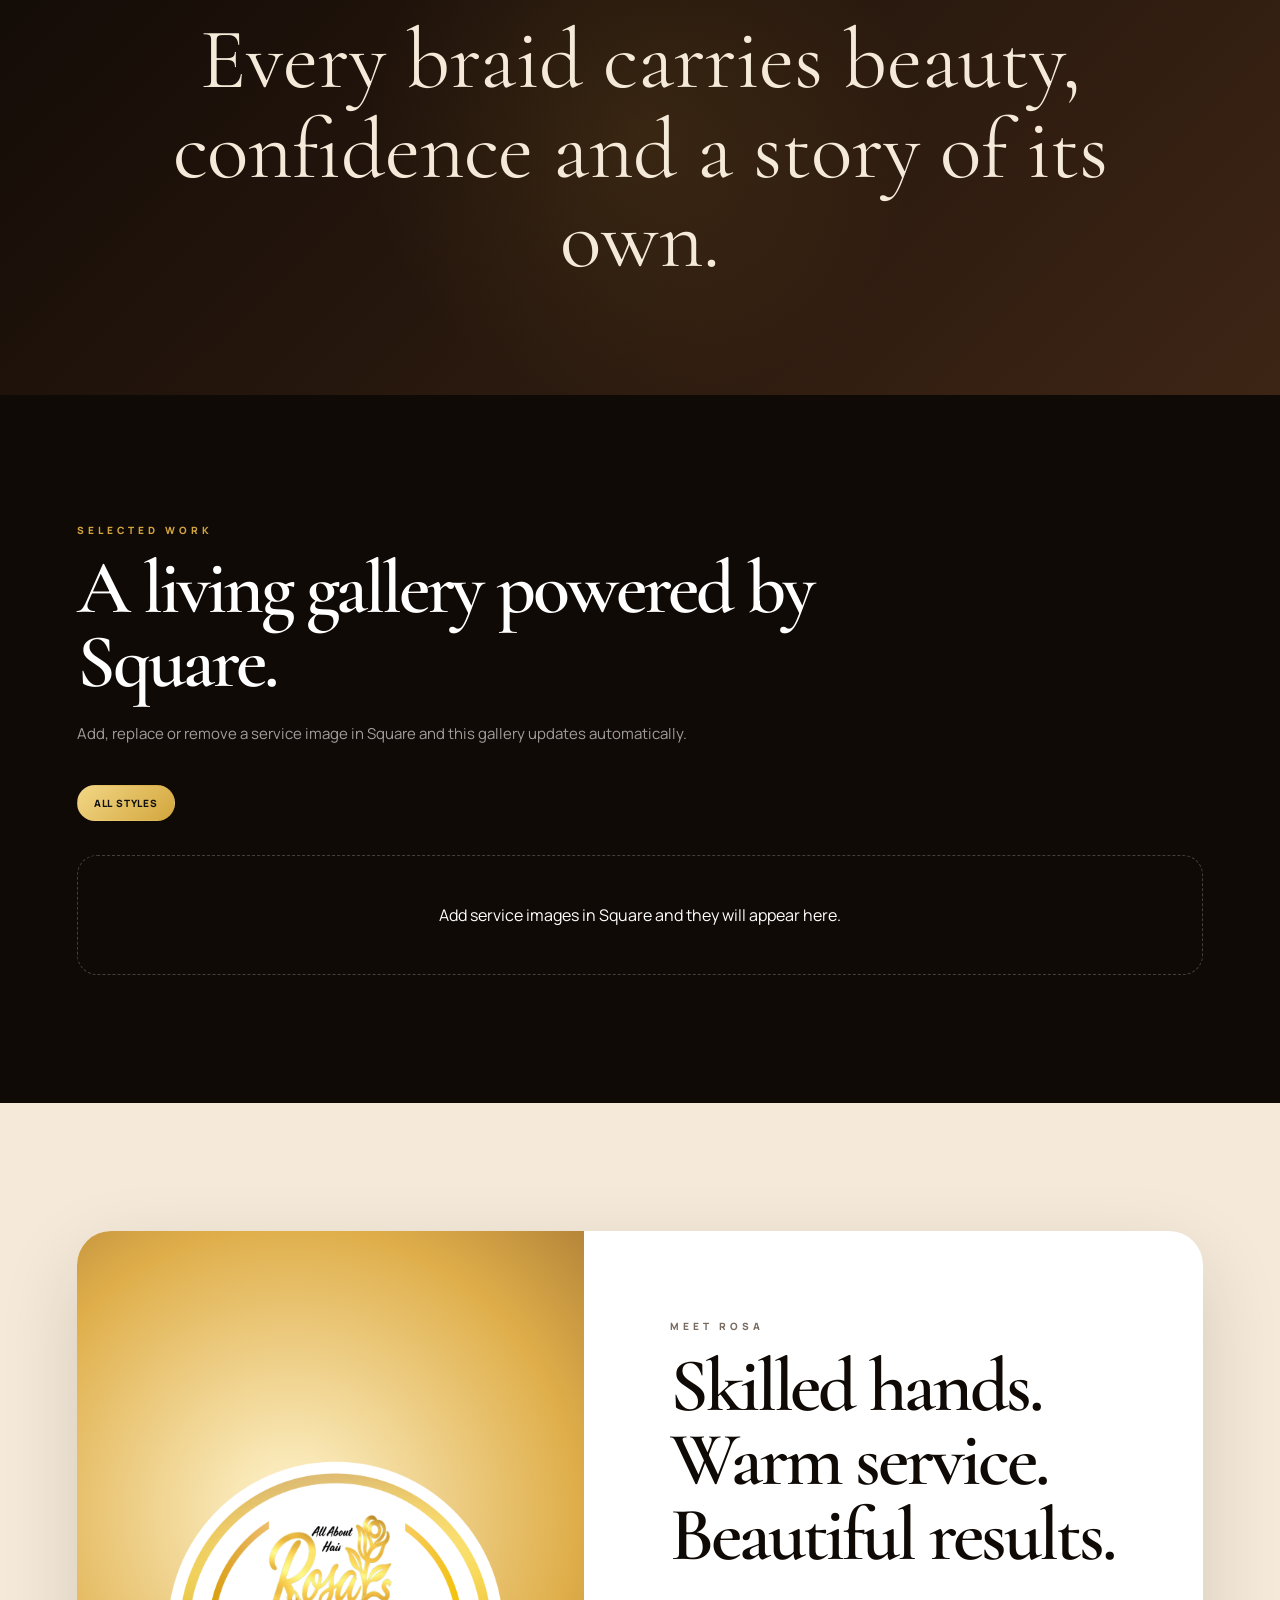
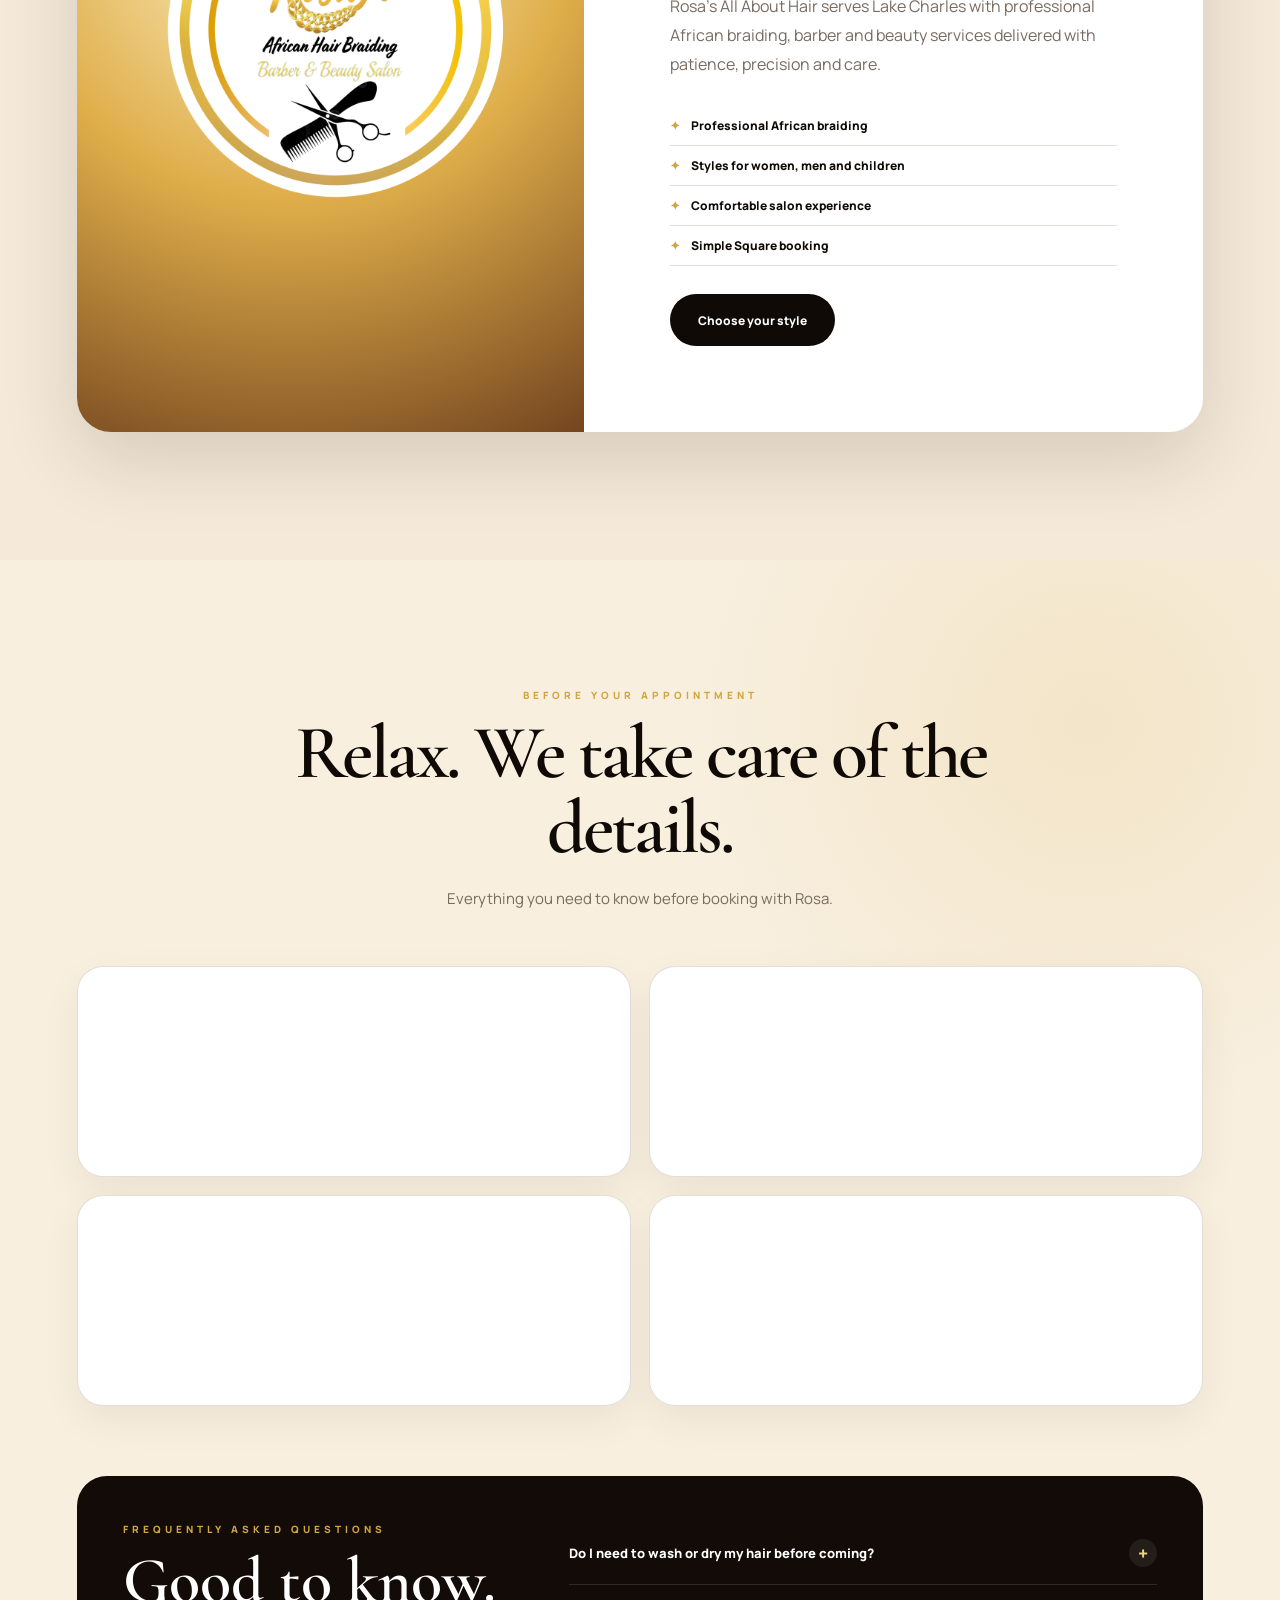
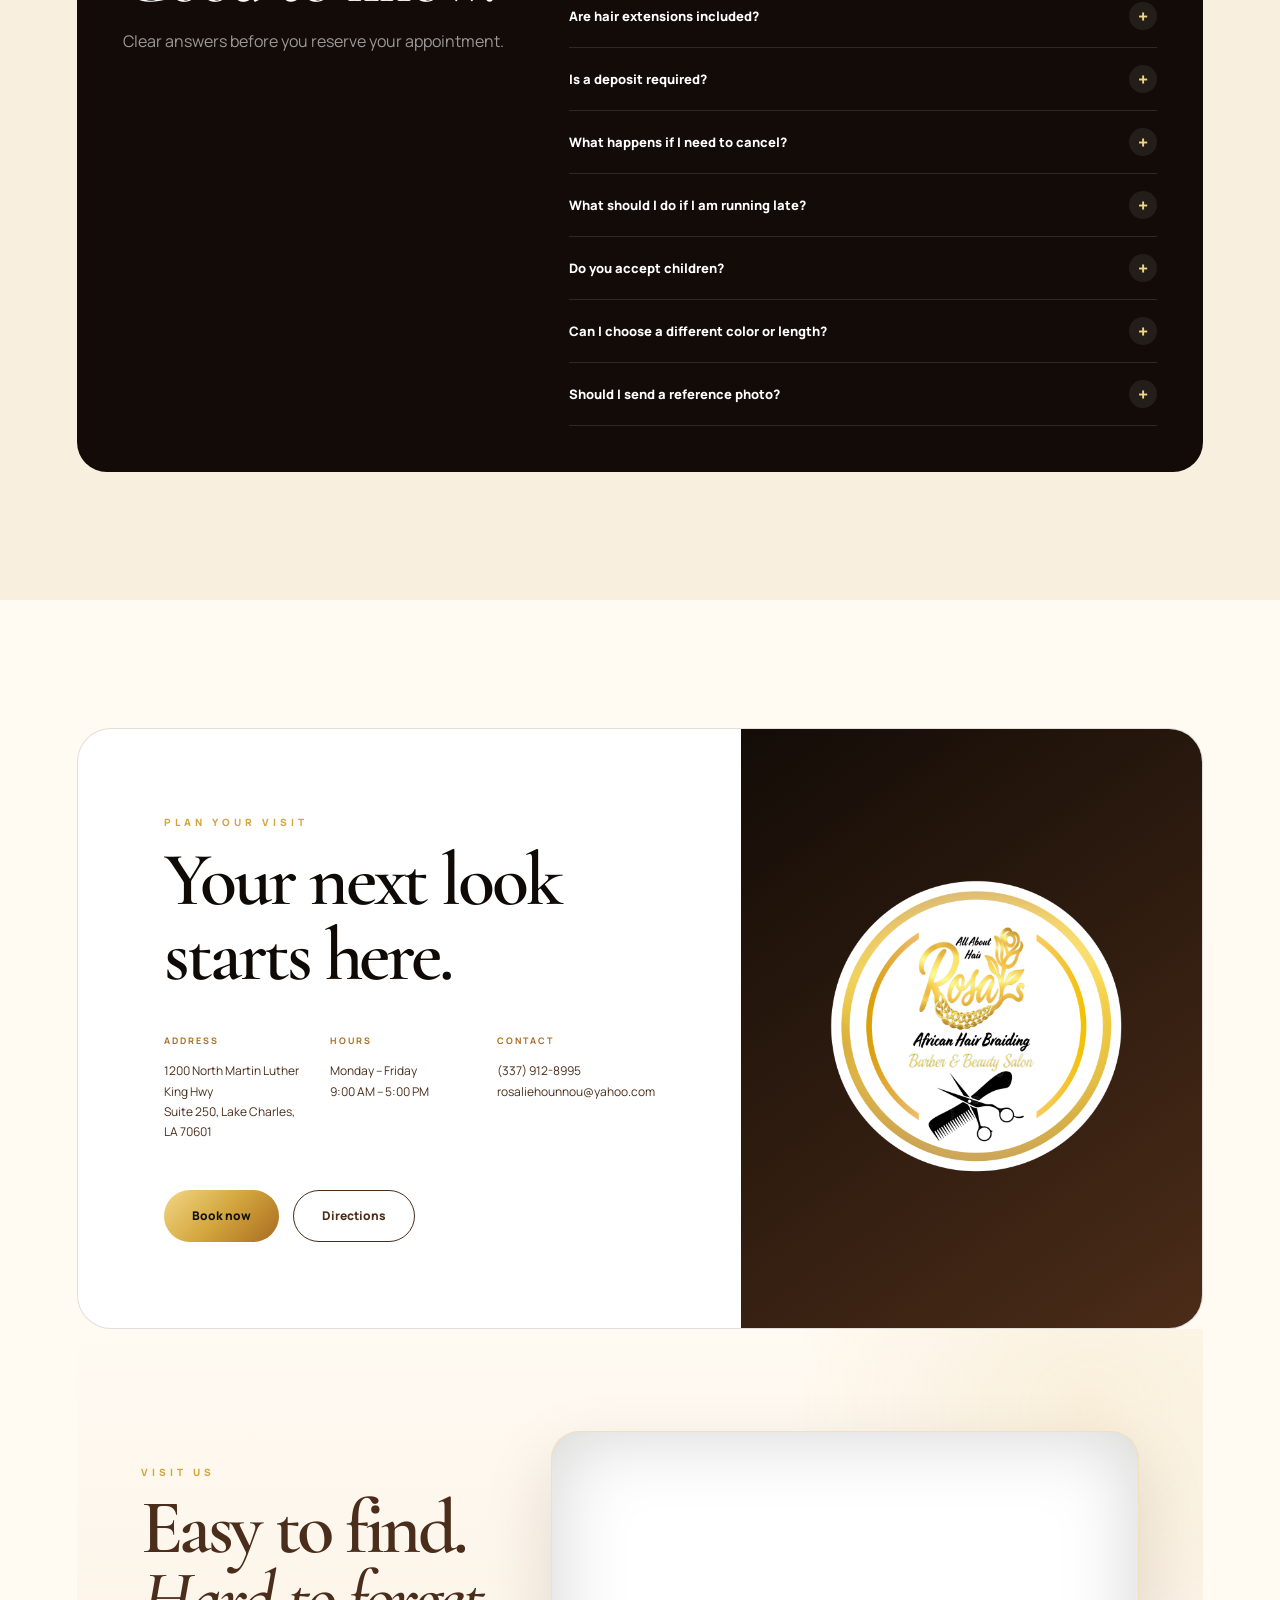
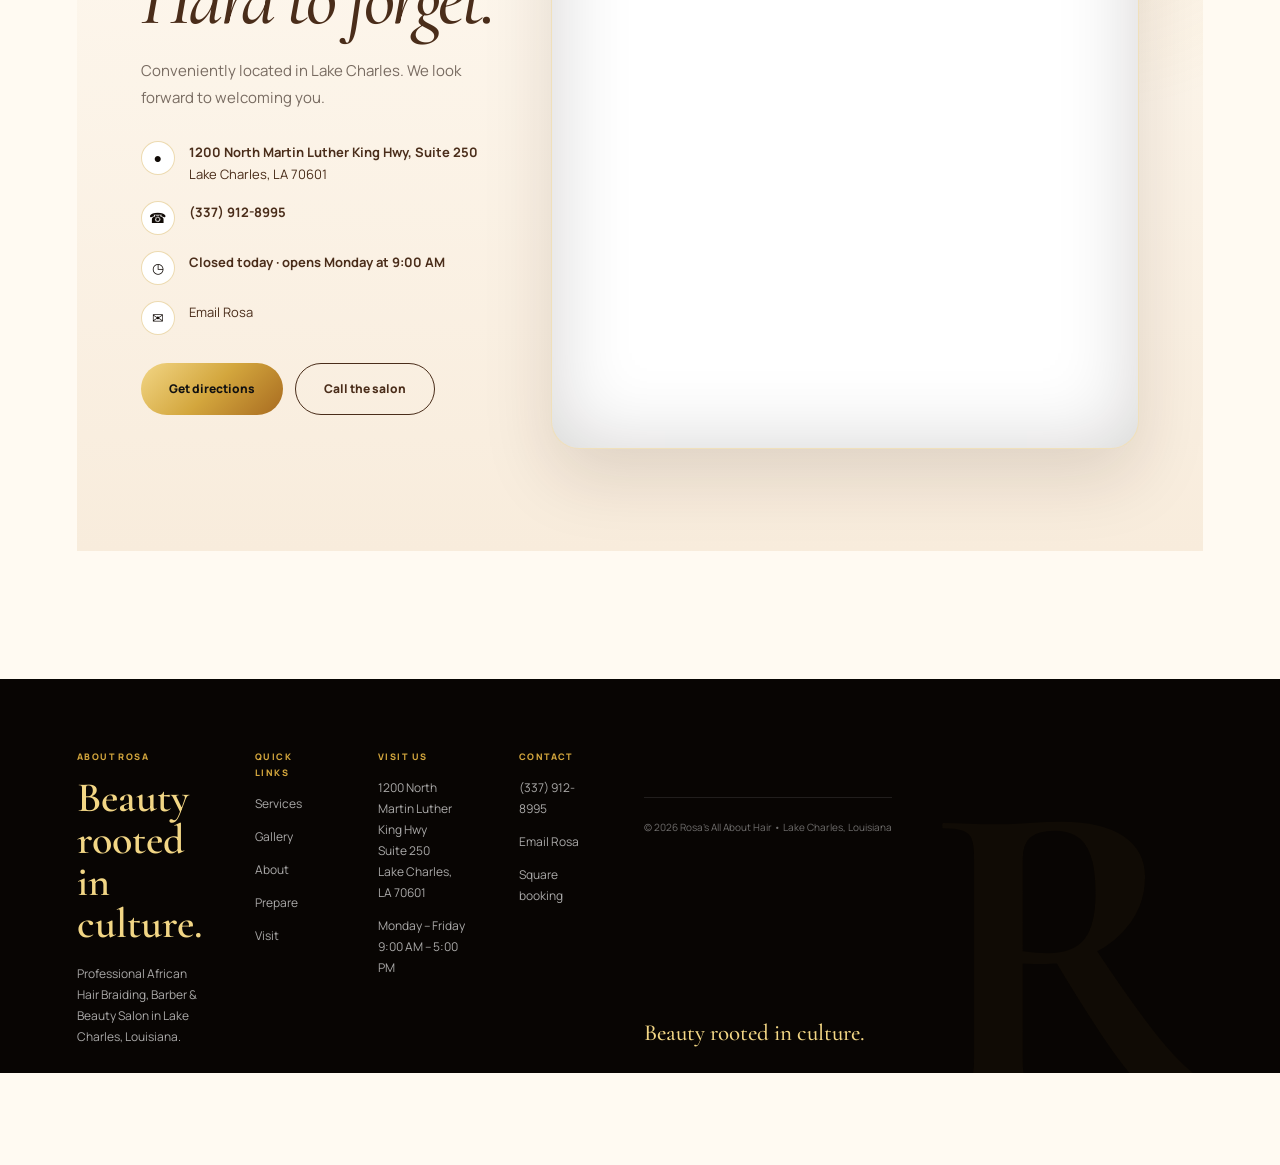
==== commit e61211bd: "Rebuild header map and footer" ====
--- a/index.html
+++ b/index.html
@@ -117,16 +117,24 @@
   </div>
   <p>Rosa's All About Hair</p>
 </div>
-<header class="header">
-  <a class="brand" href="#top"><img src="/assets/images/rosa-logo.png" alt="Rosa's logo"><span><b>Rosa's</b><div class="footer-signature">
-    <p>Beauty rooted in culture.</p>
-    <span>Crafted with care in Lake Charles.</span>
-  </div>
-  <small>All About Hair</small></span></a>
-  <button class="menu" aria-expanded="false" aria-controls="nav">☰</button>
-  <nav id="nav">
-    <a href="#services">Services</a><a href="#gallery">Gallery</a><a href="#about">About</a><a href="#appointment-info">Prepare</a><a href="#visit">Visit</a>
-    <a class="book" href="https://book.squareup.com/appointments/6wbu997dkzpv60/location/LYX600Y176JVJ/services" target="_blank" rel="noopener">Book now</a>
+<header class="header header-signature">
+  <a class="brand brand-signature" href="#top" aria-label="Rosa's All About Hair home">
+    <img src="/assets/images/rosa-logo.png" alt="Rosa's All About Hair logo">
+    <span>
+      <b>Rosa's All About Hair</b>
+      <small>Beauty rooted in culture.</small>
+    </span>
+  </a>
+
+  <button class="menu" aria-expanded="false" aria-controls="nav" aria-label="Open navigation">☰</button>
+
+  <nav id="nav" aria-label="Main navigation">
+    <a href="#services">Services</a>
+    <a href="#gallery">Gallery</a>
+    <a href="#about">About</a>
+    <a href="#appointment-info">Prepare</a>
+    <a href="#visit">Visit</a>
+    <a class="book" href="https://book.squareup.com/appointments/6wbu997dkzpv60/location/LYX600Y176JVJ/services" target="_blank" rel="noopener">Book now <span>→</span></a>
   </nav>
 </header>
 
@@ -319,118 +327,114 @@
   </div>
 
   
-  <div class="location-intro reveal">
-  <div>
-    <p class="eyebrow">Come visit Rosa</p>
-    <h2>Beauty has an address.</h2>
-  </div>
-  <p>
-    Conveniently located in Lake Charles with easy access, clear directions,
-    and a welcoming salon experience from the moment you arrive.
-  </p>
-</div>
-
-<section class="location-experience reveal" aria-labelledby="location-title">
-    <div class="location-panel">
-      <div class="location-copy">
-        <p class="eyebrow">Visit the salon</p>
-        <h2 id="location-title">Easy to find. Worth the visit.</h2>
-
-        <div class="location-status" id="location-status">
-          <span class="status-dot"></span>
-          <strong id="location-status-text">Checking today's hours…</strong>
+  <section class="location-showcase" id="visit">
+  <div class="location-shell reveal">
+    <div class="location-summary">
+      <p class="eyebrow">Visit us</p>
+      <h2>Easy to find.<br><em>Hard to forget.</em></h2>
+      <p class="location-lead">
+        Conveniently located in Lake Charles. We look forward to welcoming you.
+      </p>
+
+      <div class="location-list">
+        <div>
+          <span class="location-icon">●</span>
+          <p><strong>1200 North Martin Luther King Hwy, Suite 250</strong><br>Lake Charles, LA 70601</p>
         </div>
-
-        <div class="location-address">
-          <span>Rosa's All About Hair</span>
-          <p>
-            1200 North Martin Luther King Hwy<br>
-            Suite 250<br>
-            Lake Charles, LA 70601
-          </p>
+        <div>
+          <span class="location-icon">☎</span>
+          <p><strong>(337) 912-8995</strong></p>
         </div>
-
-        <div class="location-actions">
-          <a class="btn gold" href="https://www.google.com/maps/search/?api=1&query=1200+North+Martin+Luther+King+Hwy+Suite+250+Lake+Charles+LA+70601" target="_blank" rel="noopener">
-            Open directions
-          </a>
-          <a class="btn light" href="tel:+13379128995">
-            Call the salon
-          </a>
+        <div>
+          <span class="location-icon">◷</span>
+          <p><strong id="location-status-text">Checking today's hours…</strong></p>
         </div>
-
-        <div class="location-meta">
-          <div>
-            <small>Hours</small>
-            <strong>Mon–Fri · 9 AM–5 PM</strong>
-          </div>
-          <div>
-            <small>Phone</small>
-            <strong>(337) 912-8995</strong>
-          </div>
+        <div>
+          <span class="location-icon">✉</span>
+          <p><a href="mailto:rosaliehounnou@yahoo.com">Email Rosa</a></p>
         </div>
       </div>
 
-      <div class="location-map-wrap">
-        <div class="map-toolbar">
-          <span>Lake Charles, Louisiana</span>
-          <a href="https://www.google.com/maps/search/?api=1&query=1200+North+Martin+Luther+King+Hwy+Suite+250+Lake+Charles+LA+70601" target="_blank" rel="noopener">View larger map ↗</a>
-        </div>
-
-        <div class="map-frame">
-          <iframe
-            title="Map to Rosa's All About Hair"
-            loading="lazy"
-            referrerpolicy="no-referrer-when-downgrade"
-            allowfullscreen
-            src="https://www.google.com/maps?q=1200%20North%20Martin%20Luther%20King%20Hwy%20Suite%20250%20Lake%20Charles%20LA%2070601&output=embed">
-          </iframe>
-
-          <div class="map-pin-card">
-            <img src="/assets/images/rosa-logo.png" alt="">
-            <div>
-              <strong>Rosa's All About Hair</strong>
-              <span>Suite 250</span>
-            </div>
+      <div class="location-actions">
+        <a class="btn gold" href="https://www.google.com/maps/search/?api=1&query=1200+North+Martin+Luther+King+Hwy+Suite+250+Lake+Charles+LA+70601" target="_blank" rel="noopener">Get directions</a>
+        <a class="btn light" href="tel:+13379128995">Call the salon</a>
+      </div>
+    </div>
+
+    <div class="location-map-card">
+      <div class="map-frame">
+        <iframe
+          title="Map to Rosa's All About Hair"
+          loading="lazy"
+          referrerpolicy="no-referrer-when-downgrade"
+          allowfullscreen
+          src="https://www.google.com/maps?q=1200%20North%20Martin%20Luther%20King%20Hwy%20Suite%20250%20Lake%20Charles%20LA%2070601&output=embed">
+        </iframe>
+      </div>
+
+      <div class="map-info-strip">
+        <article>
+          <span>01</span>
+          <div>
+            <h3>By car</h3>
+            <p>Free parking available nearby.</p>
           </div>
-        </div>
+        </article>
+        <article>
+          <span>02</span>
+          <div>
+            <h3>We are here</h3>
+            <p>Suite 250 in Lake Charles.</p>
+          </div>
+        </article>
+        <article>
+          <span>03</span>
+          <div>
+            <h3>Running late?</h3>
+            <p>Call us and we will do our best to help.</p>
+          </div>
+        </article>
       </div>
     </div>
-
-  <div class="arrival-grid reveal">
-    <article>
-      <span>01</span>
-      <h3>Easy directions</h3>
-      <p>Use Google Maps for the fastest route directly to Suite 250.</p>
-      <a href="https://www.google.com/maps/search/?api=1&query=1200+North+Martin+Luther+King+Hwy+Suite+250+Lake+Charles+LA+70601" target="_blank" rel="noopener">Open route ↗</a>
-    </article>
-    <article>
-      <span>02</span>
-      <h3>Arrive comfortably</h3>
-      <p>Please allow a few extra minutes before your appointment to settle in.</p>
-    </article>
-    <article>
-      <span>03</span>
-      <h3>Running late?</h3>
-      <p>Call the salon as soon as possible so Rosa can best assist you.</p>
-      <a href="tel:+13379128995">Call now ↗</a>
-    </article>
-  </div>
-</section>
+  </div>
 </section>
 </main>
 
-<footer class="signature-footer">
-  <div class="footer-watermark" aria-hidden="true">
-    <img src="/assets/images/rosa-logo.png" alt="">
-  </div>
-  <div><img src="/assets/images/rosa-logo.png" alt="Rosa's logo"><p>African Hair Braiding<br>Barber & Beauty Salon</p></div>
-  <div><b>Explore</b><a href="#services">Services</a><a href="#gallery">Gallery</a><a href="#about">About</a></div>
-  <div><b>Contact</b><a href="tel:+13379128995">(337) 912-8995</a><a href="mailto:rosaliehounnou@yahoo.com">Email Rosa</a><a href="https://book.squareup.com/appointments/6wbu997dkzpv60/location/LYX600Y176JVJ/services" target="_blank" rel="noopener">Square booking</a></div>
-  <small>
-  © <span id="year"></span> Rosa's All About Hair • Lake Charles, Louisiana
-  <span class="footer-status"><i></i> Online booking available</span>
-</small>
+<footer class="footer-clean">
+  <div class="footer-grid">
+    <section>
+      <p class="footer-kicker">About Rosa</p>
+      <h2>Beauty rooted in culture.</h2>
+      <p>Professional African Hair Braiding, Barber & Beauty Salon in Lake Charles, Louisiana.</p>
+    </section>
+
+    <section>
+      <p class="footer-kicker">Quick links</p>
+      <a href="#services">Services</a>
+      <a href="#gallery">Gallery</a>
+      <a href="#about">About</a>
+      <a href="#appointment-info">Prepare</a>
+      <a href="#visit">Visit</a>
+    </section>
+
+    <section>
+      <p class="footer-kicker">Visit us</p>
+      <p>1200 North Martin Luther King Hwy<br>Suite 250<br>Lake Charles, LA 70601</p>
+      <p>Monday – Friday<br>9:00 AM – 5:00 PM</p>
+    </section>
+
+    <section>
+      <p class="footer-kicker">Contact</p>
+      <a href="tel:+13379128995">(337) 912-8995</a>
+      <a href="mailto:rosaliehounnou@yahoo.com">Email Rosa</a>
+      <a href="https://book.squareup.com/appointments/6wbu997dkzpv60/location/LYX600Y176JVJ/services" target="_blank" rel="noopener">Square booking</a>
+    </section>
+  </div>
+
+  <div class="footer-line">
+    <span>© <span id="year"></span> Rosa's All About Hair • Lake Charles, Louisiana</span>
+    <em>Beauty rooted in culture.</em>
+  </div>
 </footer>
 
 <div class="lightbox" id="lightbox" hidden role="dialog" aria-modal="true" aria-label="Hairstyle preview">
--- a/assets/css/style.css
+++ b/assets/css/style.css
@@ -266,3 +266,240 @@
 
 .map-frame iframe{opacity:.82;transform:scale(1.015);transition:opacity .8s ease,transform 1.2s ease}
 .map-frame.map-ready iframe{opacity:1;transform:scale(1)}
+
+
+/* V10 — corrected header, premium map, simplified footer */
+.header-signature{
+  height:96px;
+  padding:0 clamp(22px,4vw,64px);
+  background:rgba(12,7,4,.96);
+  border-bottom:1px solid rgba(211,166,61,.4);
+}
+.brand-signature{gap:16px}
+.brand-signature img{
+  width:66px;
+  height:66px;
+  object-fit:contain;
+  border-radius:50%;
+  background:#fff;
+  flex:0 0 auto;
+}
+.brand-signature span{display:grid;line-height:1.05}
+.brand-signature b{
+  font:700 clamp(22px,2vw,31px) "Cormorant Garamond",serif;
+  color:var(--gold2);
+}
+.brand-signature small{
+  margin-top:7px;
+  color:rgba(255,255,255,.76);
+  font-size:12px;
+  letter-spacing:0;
+  text-transform:none;
+}
+.header-signature nav{gap:30px}
+.header-signature .book{
+  display:inline-flex;
+  align-items:center;
+  gap:12px;
+  padding:13px 22px;
+}
+.header-signature .book span{font-size:17px}
+
+.location-showcase{
+  padding:clamp(70px,8vw,110px) clamp(18px,5vw,72px);
+  background:
+    radial-gradient(circle at 90% 10%,rgba(211,166,61,.12),transparent 24%),
+    linear-gradient(180deg,#fffaf2,#f8ecdc);
+}
+.location-shell{
+  max-width:1280px;
+  margin:auto;
+  display:grid;
+  grid-template-columns:.78fr 1.22fr;
+  gap:34px;
+  align-items:stretch;
+}
+.location-summary{
+  padding:34px 22px 34px 0;
+}
+.location-summary h2{
+  margin:14px 0 22px;
+  color:var(--brown);
+  font:600 clamp(48px,6vw,82px)/.92 "Cormorant Garamond",serif;
+  letter-spacing:-.045em;
+}
+.location-summary h2 em{color:var(--gold-dark);font-weight:500}
+.location-lead{
+  max-width:460px;
+  margin:0 0 30px;
+  color:var(--muted);
+  font-size:15px;
+  line-height:1.8;
+}
+.location-list{display:grid;gap:16px;margin:26px 0}
+.location-list>div{
+  display:grid;
+  grid-template-columns:34px 1fr;
+  gap:14px;
+  align-items:start;
+}
+.location-icon{
+  width:34px;
+  height:34px;
+  border-radius:50%;
+  display:grid;
+  place-items:center;
+  background:#fff;
+  border:1px solid rgba(211,166,61,.4);
+  color:var(--gold-dark);
+  font-size:14px;
+}
+.location-list p{
+  margin:0;
+  color:var(--brown);
+  font-size:13px;
+  line-height:1.7;
+}
+.location-actions{justify-content:flex-start}
+
+.location-map-card{
+  overflow:hidden;
+  border:1px solid rgba(211,166,61,.35);
+  border-radius:28px;
+  background:#fff;
+  box-shadow:0 28px 70px rgba(45,26,13,.13);
+}
+.location-map-card .map-frame{min-height:470px}
+.location-map-card .map-frame iframe{
+  width:100%;
+  min-height:470px;
+  height:100%;
+  border:0;
+  filter:saturate(.78) contrast(1.02);
+}
+.map-info-strip{
+  display:grid;
+  grid-template-columns:repeat(3,1fr);
+  border-top:1px solid rgba(211,166,61,.28);
+}
+.map-info-strip article{
+  min-height:132px;
+  padding:24px;
+  display:flex;
+  gap:14px;
+  align-items:flex-start;
+  border-right:1px solid rgba(211,166,61,.22);
+}
+.map-info-strip article:last-child{border-right:0}
+.map-info-strip span{
+  width:34px;
+  height:34px;
+  border-radius:50%;
+  display:grid;
+  place-items:center;
+  background:#f6e8c7;
+  color:var(--gold-dark);
+  font-size:10px;
+  font-weight:900;
+}
+.map-info-strip h3{
+  margin:0 0 7px;
+  color:var(--brown);
+  font:700 24px/1 "Cormorant Garamond",serif;
+}
+.map-info-strip p{
+  margin:0;
+  color:var(--muted);
+  font-size:11px;
+  line-height:1.65;
+}
+
+.footer-clean{
+  position:relative;
+  padding:70px clamp(20px,6vw,90px) 26px;
+  background:#080503;
+  color:#fff;
+  overflow:hidden;
+}
+.footer-clean:before{
+  content:"R";
+  position:absolute;
+  right:4vw;
+  bottom:-40px;
+  color:rgba(211,166,61,.035);
+  font:700 min(34vw,440px)/.72 "Cormorant Garamond",serif;
+  pointer-events:none;
+}
+.footer-grid{
+  position:relative;
+  z-index:1;
+  max-width:1240px;
+  margin:auto;
+  display:grid;
+  grid-template-columns:1.25fr .8fr 1fr .8fr;
+  gap:52px;
+}
+.footer-grid section{display:flex;flex-direction:column;gap:12px}
+.footer-grid h2{
+  margin:0 0 6px;
+  color:var(--gold2);
+  font:600 42px/1 "Cormorant Garamond",serif;
+}
+.footer-grid p,.footer-grid a{
+  margin:0;
+  color:rgba(255,255,255,.66);
+  font-size:12px;
+  line-height:1.75;
+}
+.footer-grid a:hover{color:var(--gold2)}
+.footer-kicker{
+  color:var(--gold)!important;
+  font-size:9px!important;
+  font-weight:900!important;
+  letter-spacing:.16em!important;
+  text-transform:uppercase!important;
+}
+.footer-line{
+  position:relative;
+  z-index:1;
+  max-width:1240px;
+  margin:48px auto 0;
+  padding-top:22px;
+  border-top:1px solid rgba(255,255,255,.1);
+  display:flex;
+  justify-content:space-between;
+  gap:20px;
+  color:rgba(255,255,255,.42);
+  font-size:10px;
+}
+.footer-line em{
+  color:var(--gold2);
+  font:500 23px "Cormorant Garamond",serif;
+}
+
+@media(max-width:1050px){
+  .header-signature nav{gap:18px}
+  .location-shell{grid-template-columns:1fr}
+  .location-summary{padding-right:0}
+  .footer-grid{grid-template-columns:repeat(2,1fr)}
+}
+@media(max-width:760px){
+  .header-signature{height:76px;padding:0 16px}
+  .brand-signature img{width:48px;height:48px}
+  .brand-signature b{font-size:22px}
+  .brand-signature small{font-size:10px}
+  .header-signature nav{top:76px}
+  .location-showcase{padding:64px 18px}
+  .location-summary{padding:0}
+  .location-summary h2{font-size:52px}
+  .map-info-strip{grid-template-columns:1fr}
+  .map-info-strip article{border-right:0;border-bottom:1px solid rgba(211,166,61,.22)}
+  .map-info-strip article:last-child{border-bottom:0}
+  .location-map-card .map-frame,
+  .location-map-card .map-frame iframe{min-height:420px}
+  .footer-grid{grid-template-columns:1fr;gap:34px}
+  .footer-line{flex-direction:column}
+  .footer-clean:before{right:-30px;bottom:-20px;font-size:260px}
+}
+
+.location-intro,.location-experience,.arrival-grid,.signature-footer,.footer-watermark,.footer-signature{display:none!important}
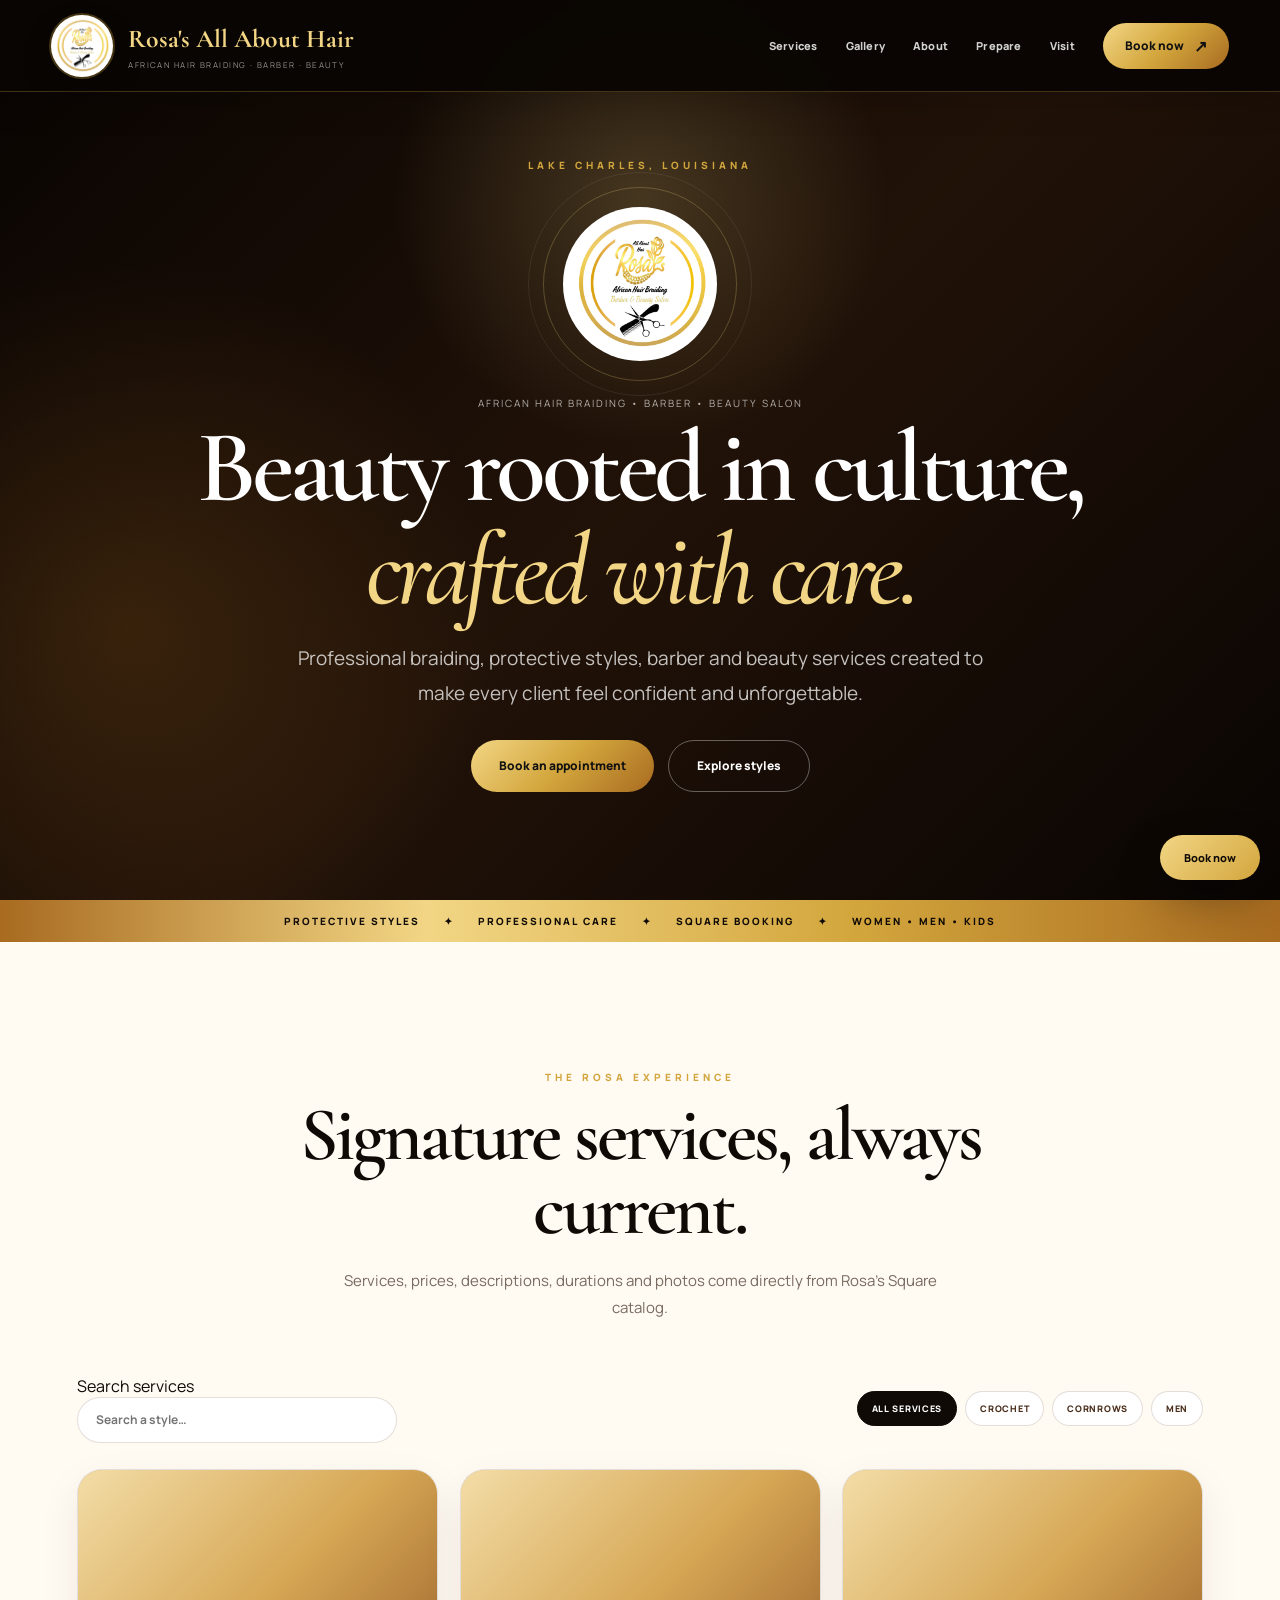
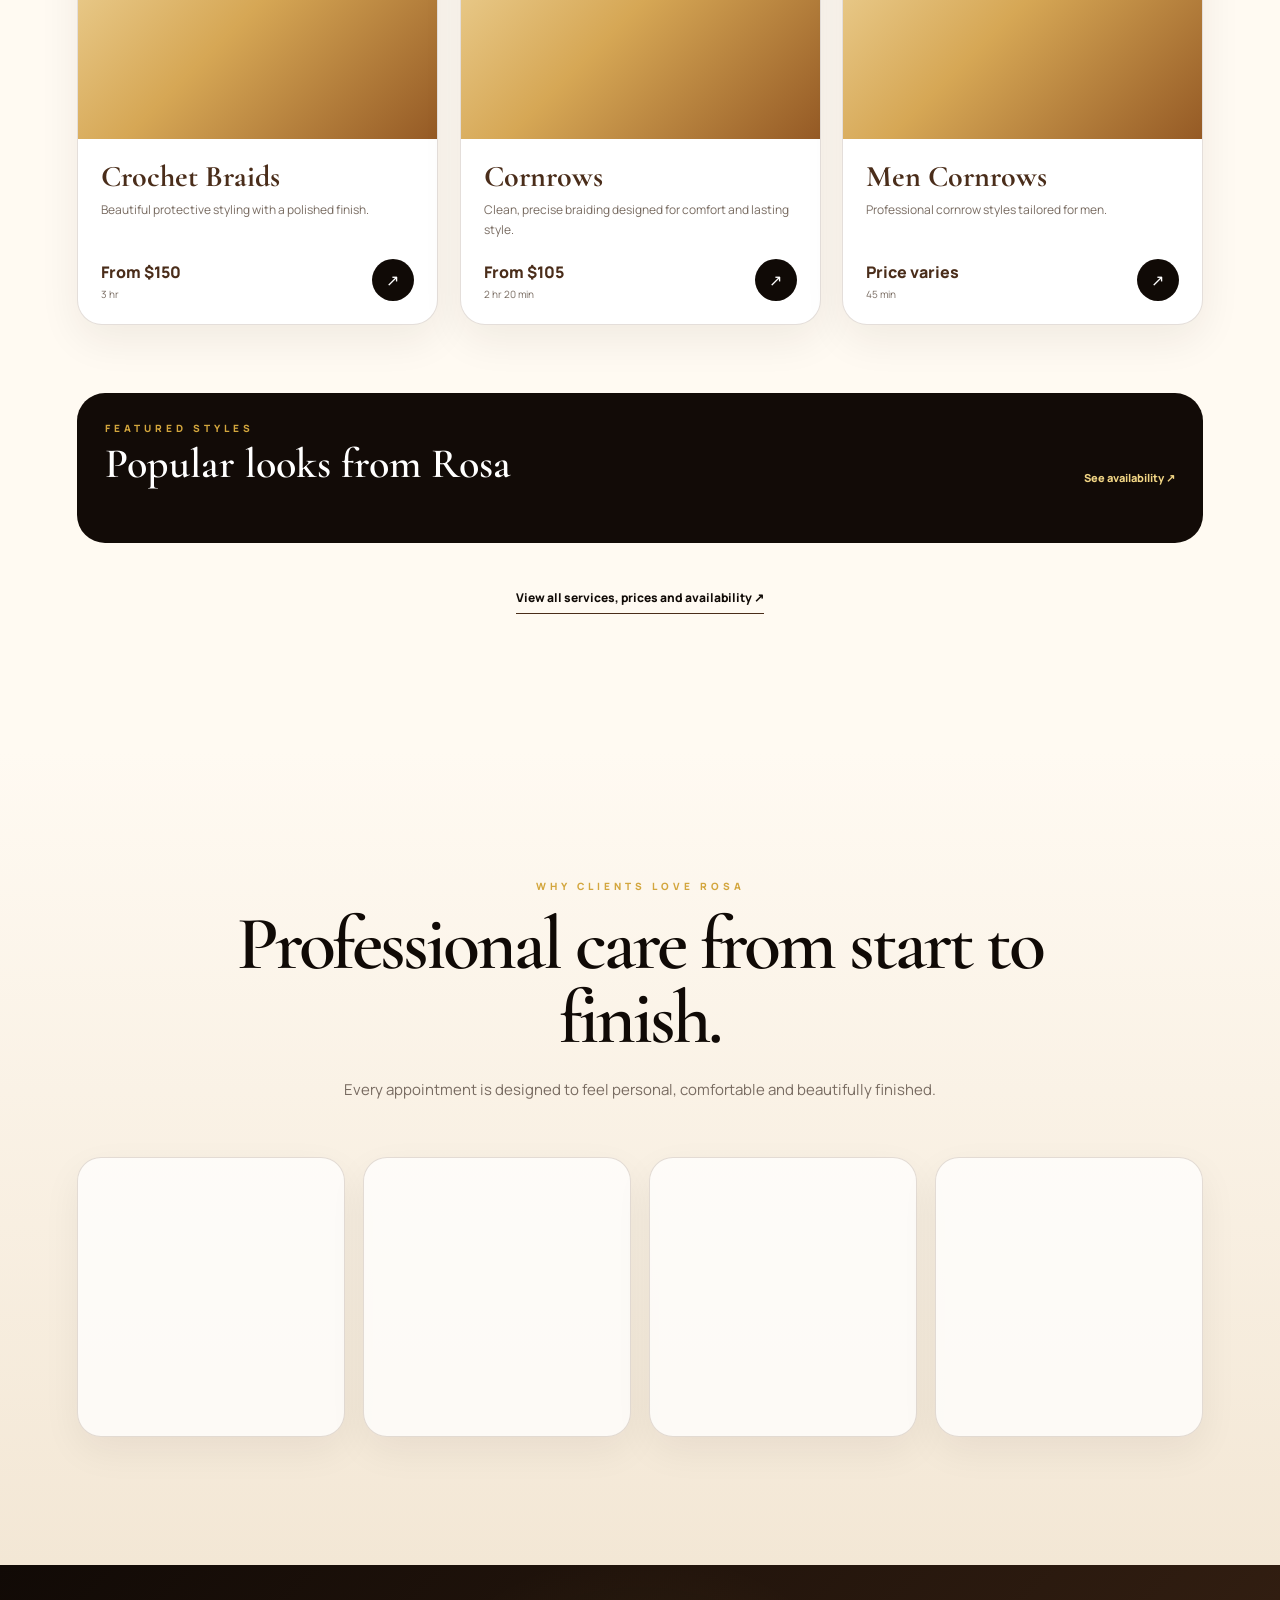
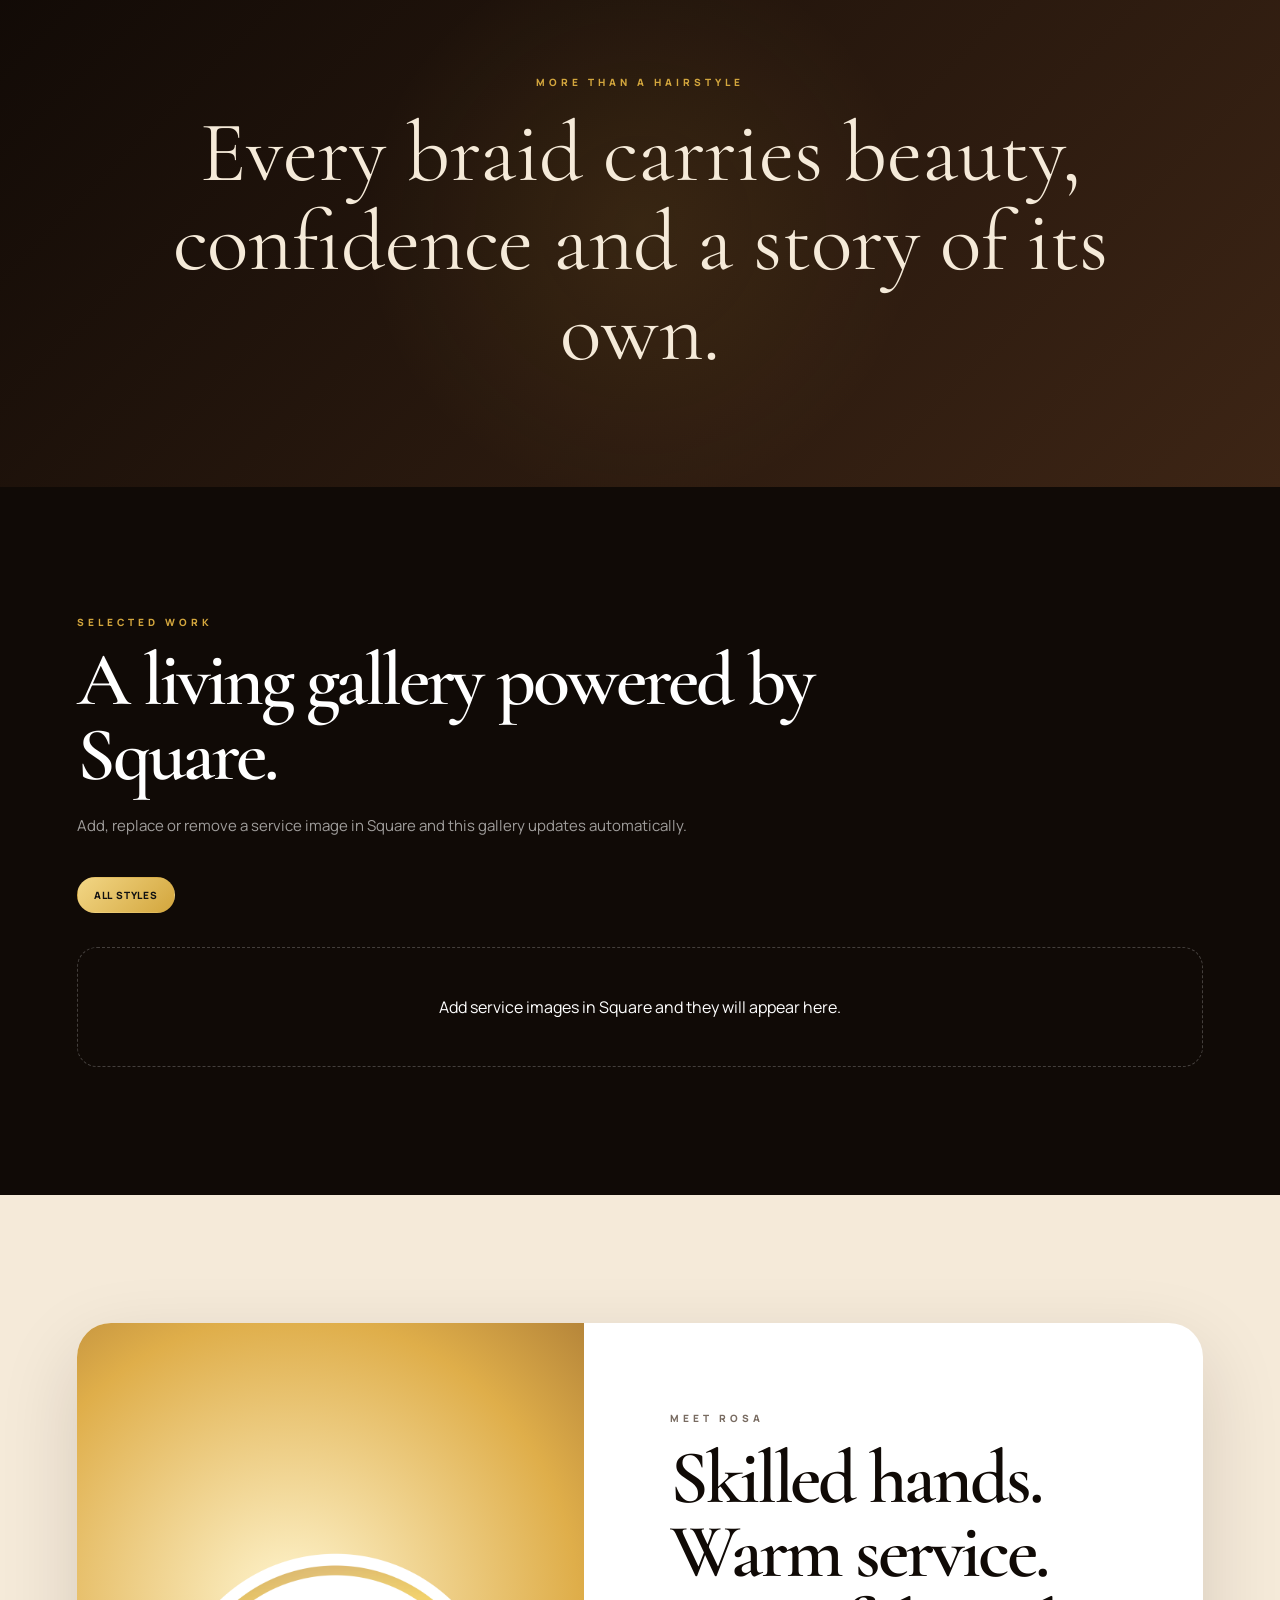
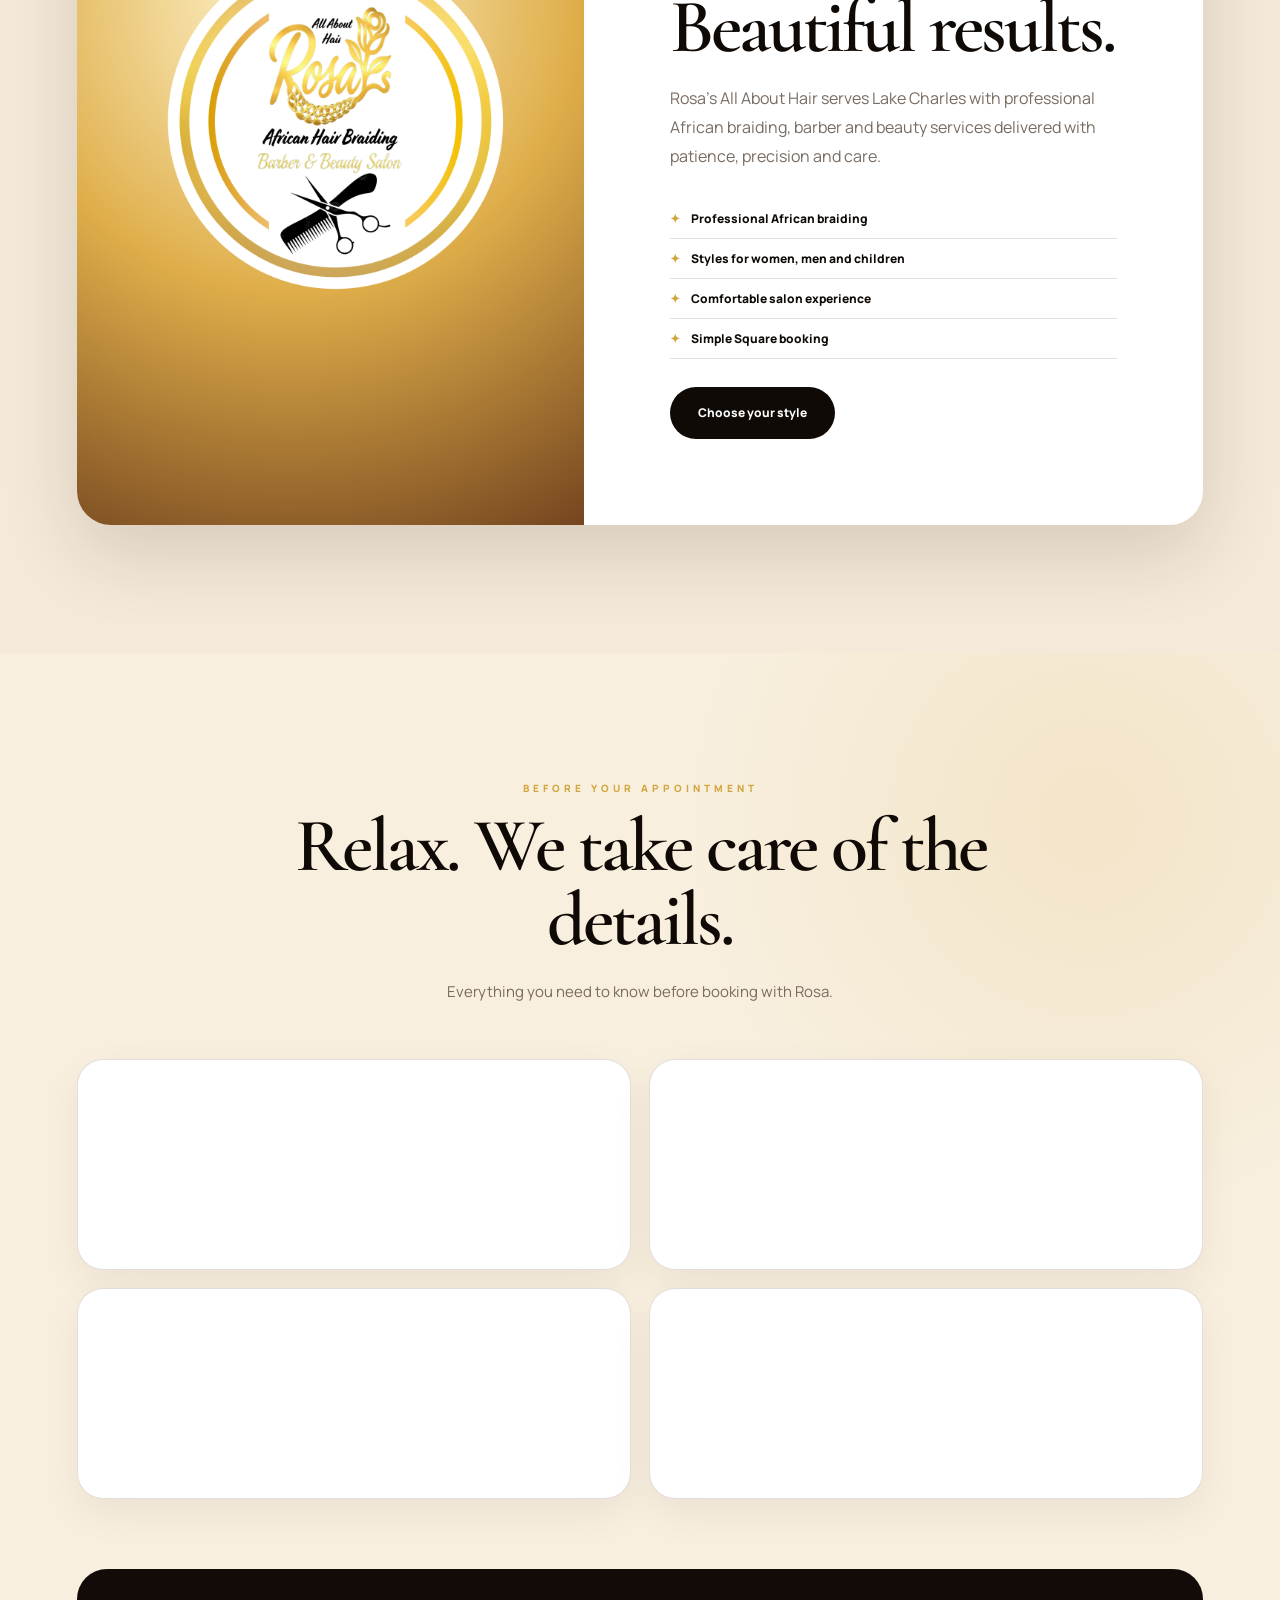
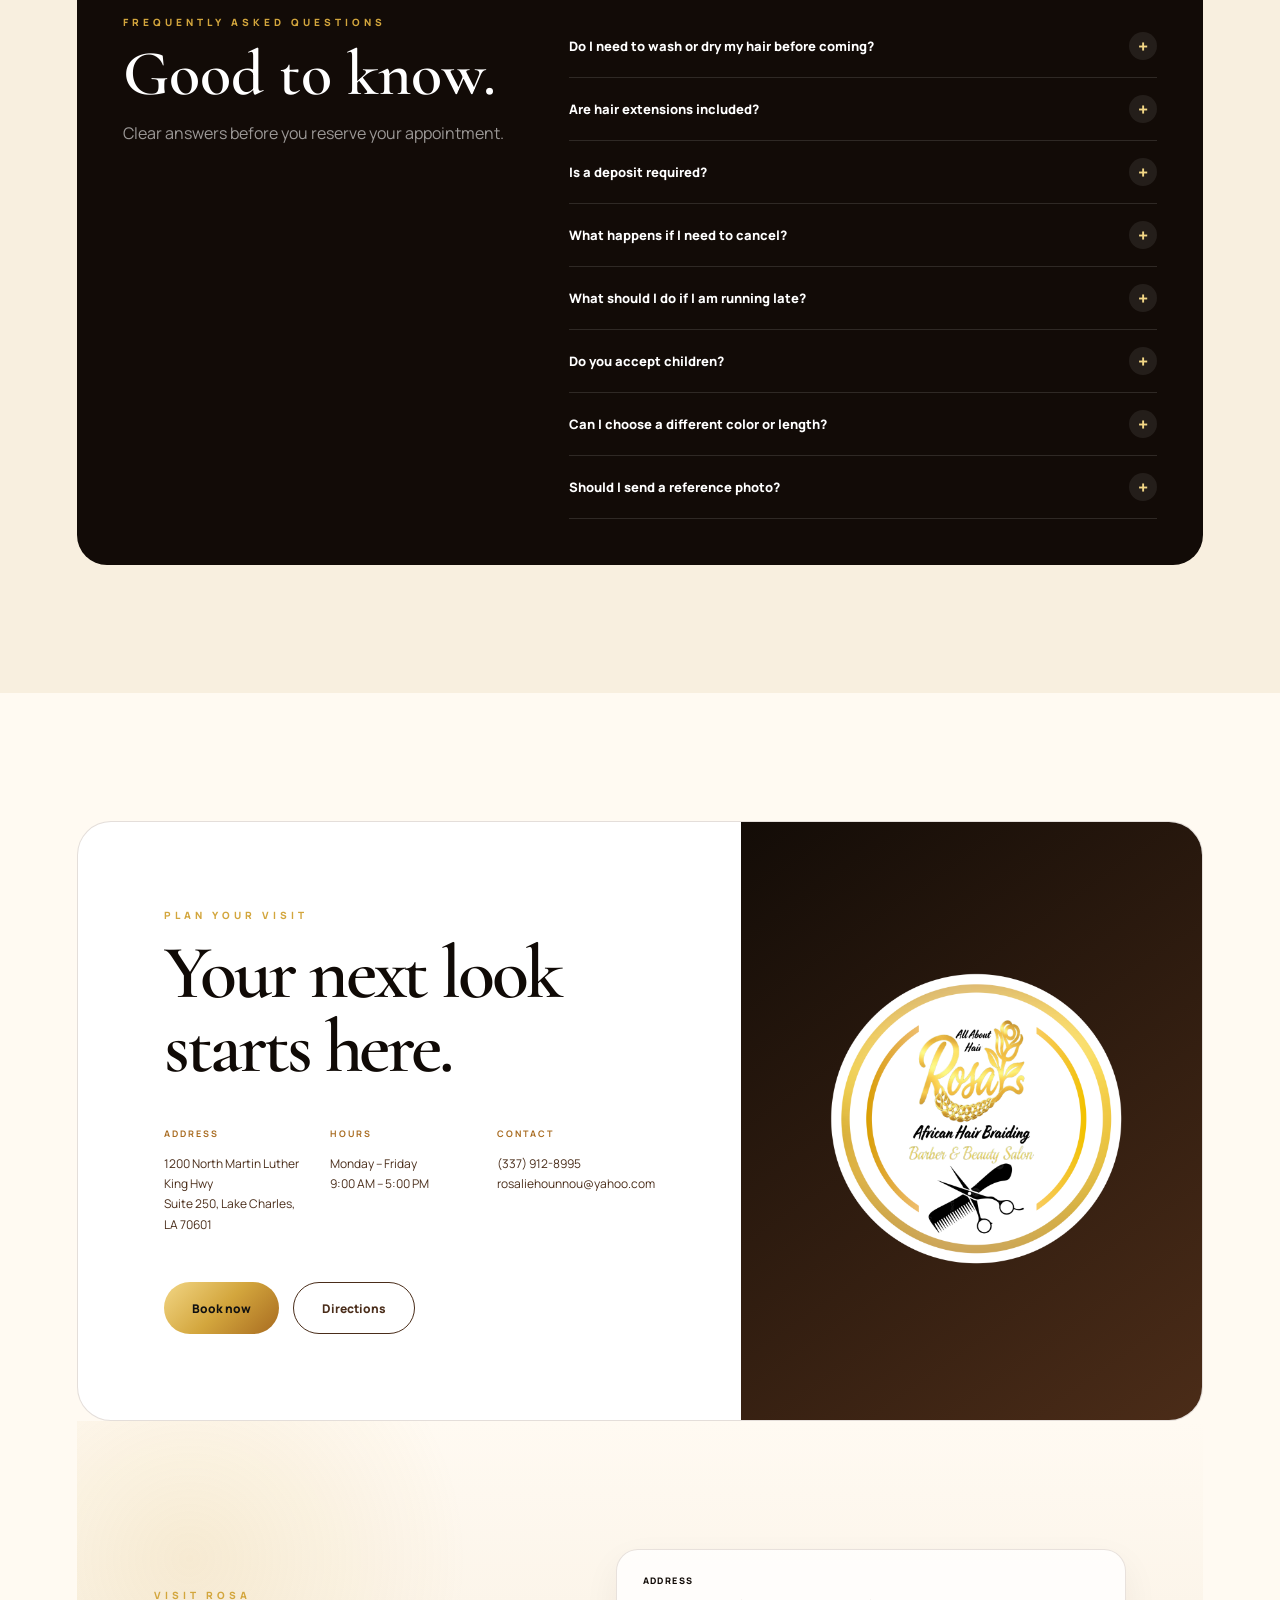
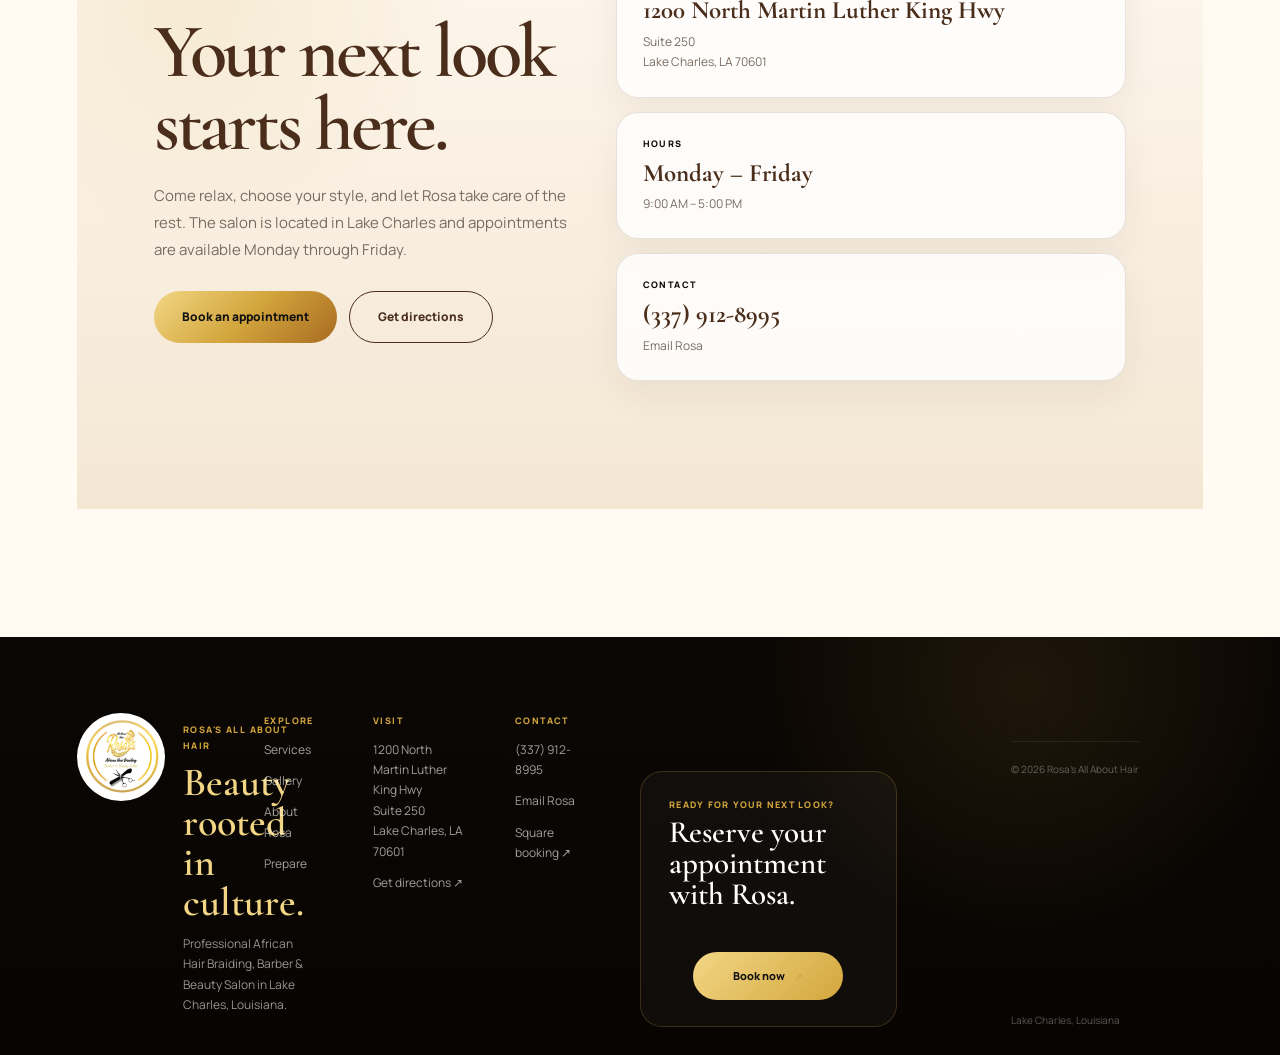
==== commit 90cf9aff: "Refine premium header footer and remove map" ====
--- a/index.html
+++ b/index.html
@@ -117,16 +117,18 @@
   </div>
   <p>Rosa's All About Hair</p>
 </div>
-<header class="header header-signature">
-  <a class="brand brand-signature" href="#top" aria-label="Rosa's All About Hair home">
+<header class="header header-luxe" id="site-header">
+  <a class="brand brand-luxe" href="#top" aria-label="Rosa's All About Hair home">
     <img src="/assets/images/rosa-logo.png" alt="Rosa's All About Hair logo">
-    <span>
+    <span class="brand-wordmark">
       <b>Rosa's All About Hair</b>
-      <small>Beauty rooted in culture.</small>
+      <small>African Hair Braiding · Barber · Beauty</small>
     </span>
   </a>
 
-  <button class="menu" aria-expanded="false" aria-controls="nav" aria-label="Open navigation">☰</button>
+  <button class="menu" aria-expanded="false" aria-controls="nav" aria-label="Open navigation">
+    <span></span><span></span><span></span>
+  </button>
 
   <nav id="nav" aria-label="Main navigation">
     <a href="#services">Services</a>
@@ -134,7 +136,9 @@
     <a href="#about">About</a>
     <a href="#appointment-info">Prepare</a>
     <a href="#visit">Visit</a>
-    <a class="book" href="https://book.squareup.com/appointments/6wbu997dkzpv60/location/LYX600Y176JVJ/services" target="_blank" rel="noopener">Book now <span>→</span></a>
+    <a class="book" href="https://book.squareup.com/appointments/6wbu997dkzpv60/location/LYX600Y176JVJ/services" target="_blank" rel="noopener">
+      Book now <span>↗</span>
+    </a>
   </nav>
 </header>
 
@@ -327,113 +331,90 @@
   </div>
 
   
-  <section class="location-showcase" id="visit">
-  <div class="location-shell reveal">
-    <div class="location-summary">
-      <p class="eyebrow">Visit us</p>
-      <h2>Easy to find.<br><em>Hard to forget.</em></h2>
-      <p class="location-lead">
-        Conveniently located in Lake Charles. We look forward to welcoming you.
+  <section class="section visit-signature" id="visit">
+  <div class="visit-signature-inner reveal">
+    <div class="visit-signature-copy">
+      <p class="eyebrow">Visit Rosa</p>
+      <h2>Your next look starts here.</h2>
+      <p>
+        Come relax, choose your style, and let Rosa take care of the rest.
+        The salon is located in Lake Charles and appointments are available
+        Monday through Friday.
       </p>
 
-      <div class="location-list">
-        <div>
-          <span class="location-icon">●</span>
-          <p><strong>1200 North Martin Luther King Hwy, Suite 250</strong><br>Lake Charles, LA 70601</p>
-        </div>
-        <div>
-          <span class="location-icon">☎</span>
-          <p><strong>(337) 912-8995</strong></p>
-        </div>
-        <div>
-          <span class="location-icon">◷</span>
-          <p><strong id="location-status-text">Checking today's hours…</strong></p>
-        </div>
-        <div>
-          <span class="location-icon">✉</span>
-          <p><a href="mailto:rosaliehounnou@yahoo.com">Email Rosa</a></p>
-        </div>
+      <div class="visit-signature-actions">
+        <a class="btn gold" href="https://book.squareup.com/appointments/6wbu997dkzpv60/location/LYX600Y176JVJ/services" target="_blank" rel="noopener">Book an appointment</a>
+        <a class="btn light" href="https://www.google.com/maps/search/?api=1&query=1200+North+Martin+Luther+King+Hwy+Suite+250+Lake+Charles+LA+70601" target="_blank" rel="noopener">Get directions</a>
       </div>
-
-      <div class="location-actions">
-        <a class="btn gold" href="https://www.google.com/maps/search/?api=1&query=1200+North+Martin+Luther+King+Hwy+Suite+250+Lake+Charles+LA+70601" target="_blank" rel="noopener">Get directions</a>
-        <a class="btn light" href="tel:+13379128995">Call the salon</a>
+    </div>
+
+    <div class="visit-signature-cards">
+      <article>
+        <span>Address</span>
+        <strong>1200 North Martin Luther King Hwy</strong>
+        <p>Suite 250<br>Lake Charles, LA 70601</p>
+      </article>
+
+      <article>
+        <span>Hours</span>
+        <strong>Monday – Friday</strong>
+        <p>9:00 AM – 5:00 PM</p>
+      </article>
+
+      <article>
+        <span>Contact</span>
+        <strong><a href="tel:+13379128995">(337) 912-8995</a></strong>
+        <p><a href="mailto:rosaliehounnou@yahoo.com">Email Rosa</a></p>
+      </article>
+    </div>
+  </div>
+</section>
+</main>
+
+<footer class="footer-premium">
+  <div class="footer-premium-top">
+    <div class="footer-brand-block">
+      <img src="/assets/images/rosa-logo.png" alt="Rosa's All About Hair">
+      <div>
+        <p class="footer-kicker">Rosa's All About Hair</p>
+        <h2>Beauty rooted in culture.</h2>
+        <p>Professional African Hair Braiding, Barber & Beauty Salon in Lake Charles, Louisiana.</p>
       </div>
     </div>
 
-    <div class="location-map-card">
-      <div class="map-frame">
-        <iframe
-          title="Map to Rosa's All About Hair"
-          loading="lazy"
-          referrerpolicy="no-referrer-when-downgrade"
-          allowfullscreen
-          src="https://www.google.com/maps?q=1200%20North%20Martin%20Luther%20King%20Hwy%20Suite%20250%20Lake%20Charles%20LA%2070601&output=embed">
-        </iframe>
-      </div>
-
-      <div class="map-info-strip">
-        <article>
-          <span>01</span>
-          <div>
-            <h3>By car</h3>
-            <p>Free parking available nearby.</p>
-          </div>
-        </article>
-        <article>
-          <span>02</span>
-          <div>
-            <h3>We are here</h3>
-            <p>Suite 250 in Lake Charles.</p>
-          </div>
-        </article>
-        <article>
-          <span>03</span>
-          <div>
-            <h3>Running late?</h3>
-            <p>Call us and we will do our best to help.</p>
-          </div>
-        </article>
-      </div>
-    </div>
-  </div>
-</section>
-</main>
-
-<footer class="footer-clean">
-  <div class="footer-grid">
-    <section>
-      <p class="footer-kicker">About Rosa</p>
-      <h2>Beauty rooted in culture.</h2>
-      <p>Professional African Hair Braiding, Barber & Beauty Salon in Lake Charles, Louisiana.</p>
-    </section>
-
-    <section>
-      <p class="footer-kicker">Quick links</p>
+    <div class="footer-nav-block">
+      <p class="footer-kicker">Explore</p>
       <a href="#services">Services</a>
       <a href="#gallery">Gallery</a>
-      <a href="#about">About</a>
+      <a href="#about">About Rosa</a>
       <a href="#appointment-info">Prepare</a>
-      <a href="#visit">Visit</a>
-    </section>
-
-    <section>
-      <p class="footer-kicker">Visit us</p>
+    </div>
+
+    <div class="footer-nav-block">
+      <p class="footer-kicker">Visit</p>
       <p>1200 North Martin Luther King Hwy<br>Suite 250<br>Lake Charles, LA 70601</p>
-      <p>Monday – Friday<br>9:00 AM – 5:00 PM</p>
-    </section>
-
-    <section>
+      <a href="https://www.google.com/maps/search/?api=1&query=1200+North+Martin+Luther+King+Hwy+Suite+250+Lake+Charles+LA+70601" target="_blank" rel="noopener">Get directions ↗</a>
+    </div>
+
+    <div class="footer-nav-block">
       <p class="footer-kicker">Contact</p>
       <a href="tel:+13379128995">(337) 912-8995</a>
       <a href="mailto:rosaliehounnou@yahoo.com">Email Rosa</a>
-      <a href="https://book.squareup.com/appointments/6wbu997dkzpv60/location/LYX600Y176JVJ/services" target="_blank" rel="noopener">Square booking</a>
-    </section>
-  </div>
-
-  <div class="footer-line">
-    <span>© <span id="year"></span> Rosa's All About Hair • Lake Charles, Louisiana</span>
-    <em>Beauty rooted in culture.</em>
+      <a href="https://book.squareup.com/appointments/6wbu997dkzpv60/location/LYX600Y176JVJ/services" target="_blank" rel="noopener">Square booking ↗</a>
+    </div>
+  </div>
+
+  <div class="footer-premium-cta">
+    <div>
+      <span>Ready for your next look?</span>
+      <strong>Reserve your appointment with Rosa.</strong>
+    </div>
+    <a href="https://book.squareup.com/appointments/6wbu997dkzpv60/location/LYX600Y176JVJ/services" target="_blank" rel="noopener">Book now <span>↗</span></a>
+  </div>
+
+  <div class="footer-premium-bottom">
+    <span>© <span id="year"></span> Rosa's All About Hair</span>
+    <span>Lake Charles, Louisiana</span>
   </div>
 </footer>
 
--- a/assets/css/style.css
+++ b/assets/css/style.css
@@ -503,3 +503,271 @@
 }
 
 .location-intro,.location-experience,.arrival-grid,.signature-footer,.footer-watermark,.footer-signature{display:none!important}
+
+
+/* V11 — premium header/footer, map removed */
+.header-luxe{
+  height:92px;
+  padding:0 clamp(18px,4vw,64px);
+  background:rgba(10,6,3,.95);
+  border-bottom:1px solid rgba(211,166,61,.28);
+  box-shadow:0 12px 34px rgba(0,0,0,.16);
+}
+.header-luxe.is-scrolled{
+  height:76px;
+  background:rgba(10,6,3,.98);
+}
+.brand-luxe{gap:15px}
+.brand-luxe img{
+  width:62px;
+  height:62px;
+  object-fit:contain;
+  border-radius:50%;
+  background:#fff;
+  box-shadow:0 0 0 2px rgba(211,166,61,.3),0 14px 30px rgba(0,0,0,.24);
+}
+.brand-wordmark{display:grid;line-height:1}
+.brand-wordmark b{
+  color:var(--gold2);
+  font:700 clamp(22px,2vw,31px) "Cormorant Garamond",serif;
+}
+.brand-wordmark small{
+  margin-top:7px;
+  color:rgba(255,255,255,.56);
+  font-size:8px;
+  letter-spacing:.18em;
+  text-transform:uppercase;
+}
+.header-luxe nav{gap:28px}
+.header-luxe nav>a:not(.book){
+  color:rgba(255,255,255,.82);
+  font-size:11px;
+  letter-spacing:.02em;
+}
+.header-luxe nav>a:not(.book):hover{color:var(--gold2)}
+.header-luxe .book{
+  min-height:46px;
+  padding:0 22px;
+  display:inline-flex;
+  align-items:center;
+  gap:10px;
+}
+.header-luxe .book span{font-size:16px}
+
+.visit-signature{
+  background:
+    radial-gradient(circle at 10% 20%,rgba(211,166,61,.15),transparent 24%),
+    linear-gradient(180deg,#fffaf2,#f4e7d4);
+}
+.visit-signature-inner{
+  max-width:1220px;
+  margin:auto;
+  display:grid;
+  grid-template-columns:.9fr 1.1fr;
+  gap:44px;
+  align-items:center;
+}
+.visit-signature-copy h2{
+  margin:14px 0 20px;
+  color:var(--brown);
+  font:600 clamp(48px,6vw,78px)/.95 "Cormorant Garamond",serif;
+  letter-spacing:-.04em;
+}
+.visit-signature-copy>p:last-of-type{
+  max-width:560px;
+  color:var(--muted);
+  font-size:15px;
+  line-height:1.8;
+}
+.visit-signature-actions{
+  display:flex;
+  flex-wrap:wrap;
+  gap:12px;
+  margin-top:28px;
+}
+.visit-signature-actions .btn{width:auto}
+
+.visit-signature-cards{
+  display:grid;
+  gap:14px;
+}
+.visit-signature-cards article{
+  padding:24px 26px;
+  border:1px solid rgba(91,53,29,.14);
+  border-radius:22px;
+  background:rgba(255,255,255,.8);
+  box-shadow:0 14px 36px rgba(44,26,14,.06);
+}
+.visit-signature-cards span{
+  display:block;
+  margin-bottom:10px;
+  color:var(--gold-dark);
+  font-size:9px;
+  font-weight:900;
+  letter-spacing:.16em;
+  text-transform:uppercase;
+}
+.visit-signature-cards strong{
+  color:var(--brown);
+  font:700 25px/1.1 "Cormorant Garamond",serif;
+}
+.visit-signature-cards p{
+  margin:7px 0 0;
+  color:var(--muted);
+  font-size:12px;
+  line-height:1.7;
+}
+
+.footer-premium{
+  position:relative;
+  padding:76px clamp(20px,6vw,92px) 28px;
+  overflow:hidden;
+  color:#fff;
+  background:
+    radial-gradient(circle at 80% 12%,rgba(211,166,61,.1),transparent 24%),
+    linear-gradient(180deg,#0b0704,#070402);
+}
+.footer-premium:before{
+  content:"";
+  position:absolute;
+  inset:0;
+  opacity:.05;
+  background-image:linear-gradient(rgba(255,255,255,.05) 1px,transparent 1px),linear-gradient(90deg,rgba(255,255,255,.05) 1px,transparent 1px);
+  background-size:54px 54px;
+}
+.footer-premium-top{
+  position:relative;
+  z-index:1;
+  max-width:1240px;
+  margin:auto;
+  display:grid;
+  grid-template-columns:1.45fr .65fr 1fr .8fr;
+  gap:48px;
+}
+.footer-brand-block{
+  display:flex;
+  align-items:flex-start;
+  gap:18px;
+}
+.footer-brand-block img{
+  width:88px;
+  height:88px;
+  object-fit:contain;
+  border-radius:50%;
+  background:#fff;
+  flex:0 0 auto;
+}
+.footer-brand-block h2{
+  margin:6px 0 10px;
+  color:var(--gold2);
+  font:600 40px/1 "Cormorant Garamond",serif;
+}
+.footer-brand-block p:last-child{
+  max-width:360px;
+  color:rgba(255,255,255,.58);
+  font-size:12px;
+  line-height:1.7;
+}
+.footer-nav-block{
+  display:flex;
+  flex-direction:column;
+  gap:11px;
+}
+.footer-nav-block p,
+.footer-nav-block a{
+  margin:0;
+  color:rgba(255,255,255,.62);
+  font-size:12px;
+  line-height:1.7;
+}
+.footer-nav-block a:hover{color:var(--gold2)}
+.footer-kicker{
+  color:var(--gold)!important;
+  font-size:9px!important;
+  font-weight:900!important;
+  letter-spacing:.16em!important;
+  text-transform:uppercase!important;
+}
+.footer-premium-cta{
+  position:relative;
+  z-index:1;
+  max-width:1240px;
+  margin:58px auto 0;
+  padding:26px 28px;
+  border:1px solid rgba(211,166,61,.22);
+  border-radius:22px;
+  display:flex;
+  align-items:center;
+  justify-content:space-between;
+  gap:24px;
+  background:rgba(255,255,255,.035);
+}
+.footer-premium-cta span{
+  display:block;
+  color:var(--gold);
+  font-size:9px;
+  font-weight:900;
+  letter-spacing:.14em;
+  text-transform:uppercase;
+}
+.footer-premium-cta strong{
+  display:block;
+  margin-top:6px;
+  color:#fff;
+  font:600 31px/1 "Cormorant Garamond",serif;
+}
+.footer-premium-cta>a{
+  min-width:150px;
+  min-height:48px;
+  padding:0 20px;
+  display:inline-flex;
+  align-items:center;
+  justify-content:center;
+  gap:10px;
+  border-radius:999px;
+  color:#111;
+  background:linear-gradient(135deg,var(--gold2),var(--gold));
+  font-size:11px;
+  font-weight:900;
+}
+.footer-premium-bottom{
+  position:relative;
+  z-index:1;
+  max-width:1240px;
+  margin:28px auto 0;
+  padding-top:20px;
+  border-top:1px solid rgba(255,255,255,.08);
+  display:flex;
+  justify-content:space-between;
+  color:rgba(255,255,255,.34);
+  font-size:10px;
+}
+
+/* hide removed legacy map/footer blocks */
+.location-showcase,.location-intro,.location-experience,.arrival-grid,.footer-clean,.signature-footer,.map-card,.location-panel{display:none!important}
+
+@media(max-width:1050px){
+  .header-luxe nav{gap:17px}
+  .visit-signature-inner{grid-template-columns:1fr}
+  .footer-premium-top{grid-template-columns:repeat(2,1fr)}
+}
+@media(max-width:760px){
+  .header-luxe{height:76px;padding:0 16px}
+  .brand-luxe img{width:48px;height:48px}
+  .brand-wordmark b{font-size:21px}
+  .brand-wordmark small{font-size:7px}
+  .header-luxe nav{top:76px}
+  .header-luxe .menu{display:block;width:42px;height:42px}
+  .header-luxe .menu span{display:block;width:22px;height:2px;margin:5px auto;background:#fff}
+  .visit-signature-inner{gap:28px}
+  .visit-signature-copy h2{font-size:50px}
+  .visit-signature-actions{flex-direction:column}
+  .visit-signature-actions .btn{width:100%}
+  .footer-premium{padding:62px 18px 22px}
+  .footer-premium-top{grid-template-columns:1fr;gap:34px}
+  .footer-brand-block{flex-direction:column}
+  .footer-brand-block img{width:74px;height:74px}
+  .footer-premium-cta{align-items:flex-start;flex-direction:column;padding:24px 20px}
+  .footer-premium-cta>a{width:100%}
+  .footer-premium-bottom{flex-direction:column;gap:8px}
+}
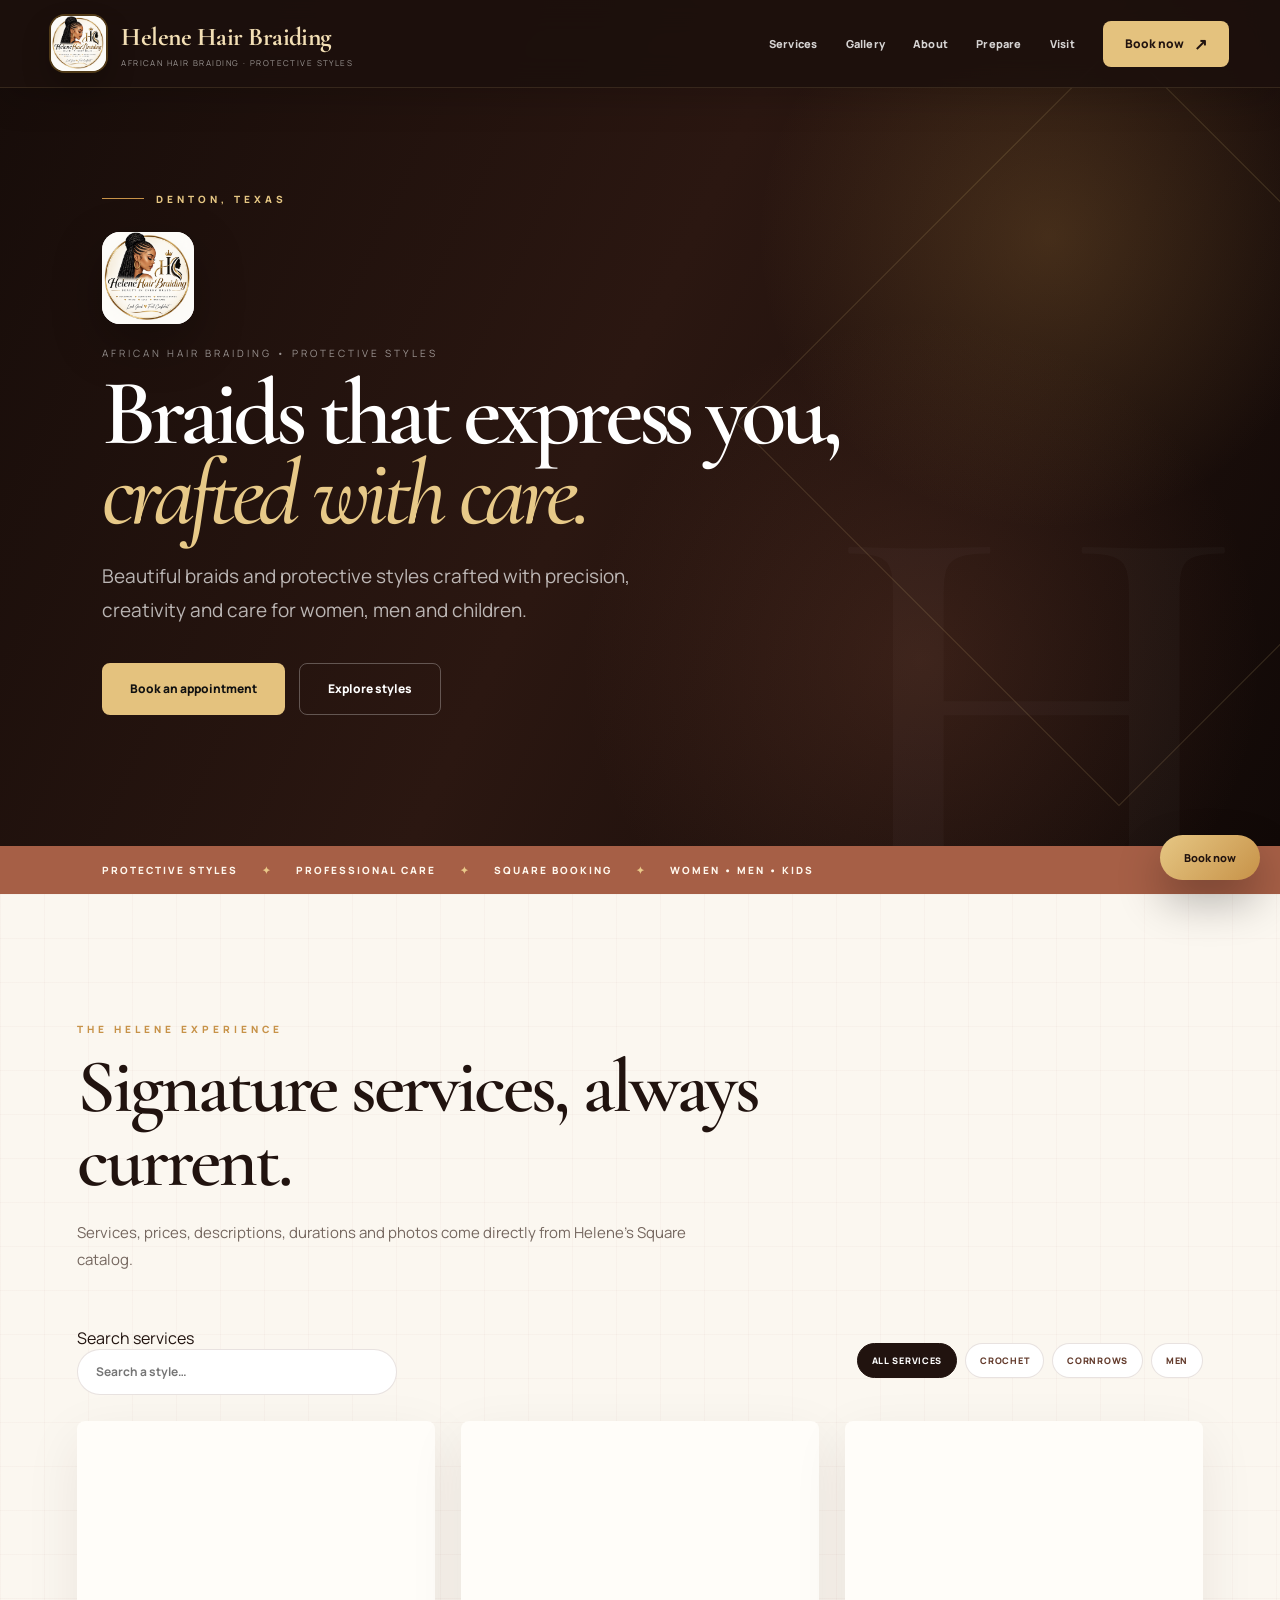
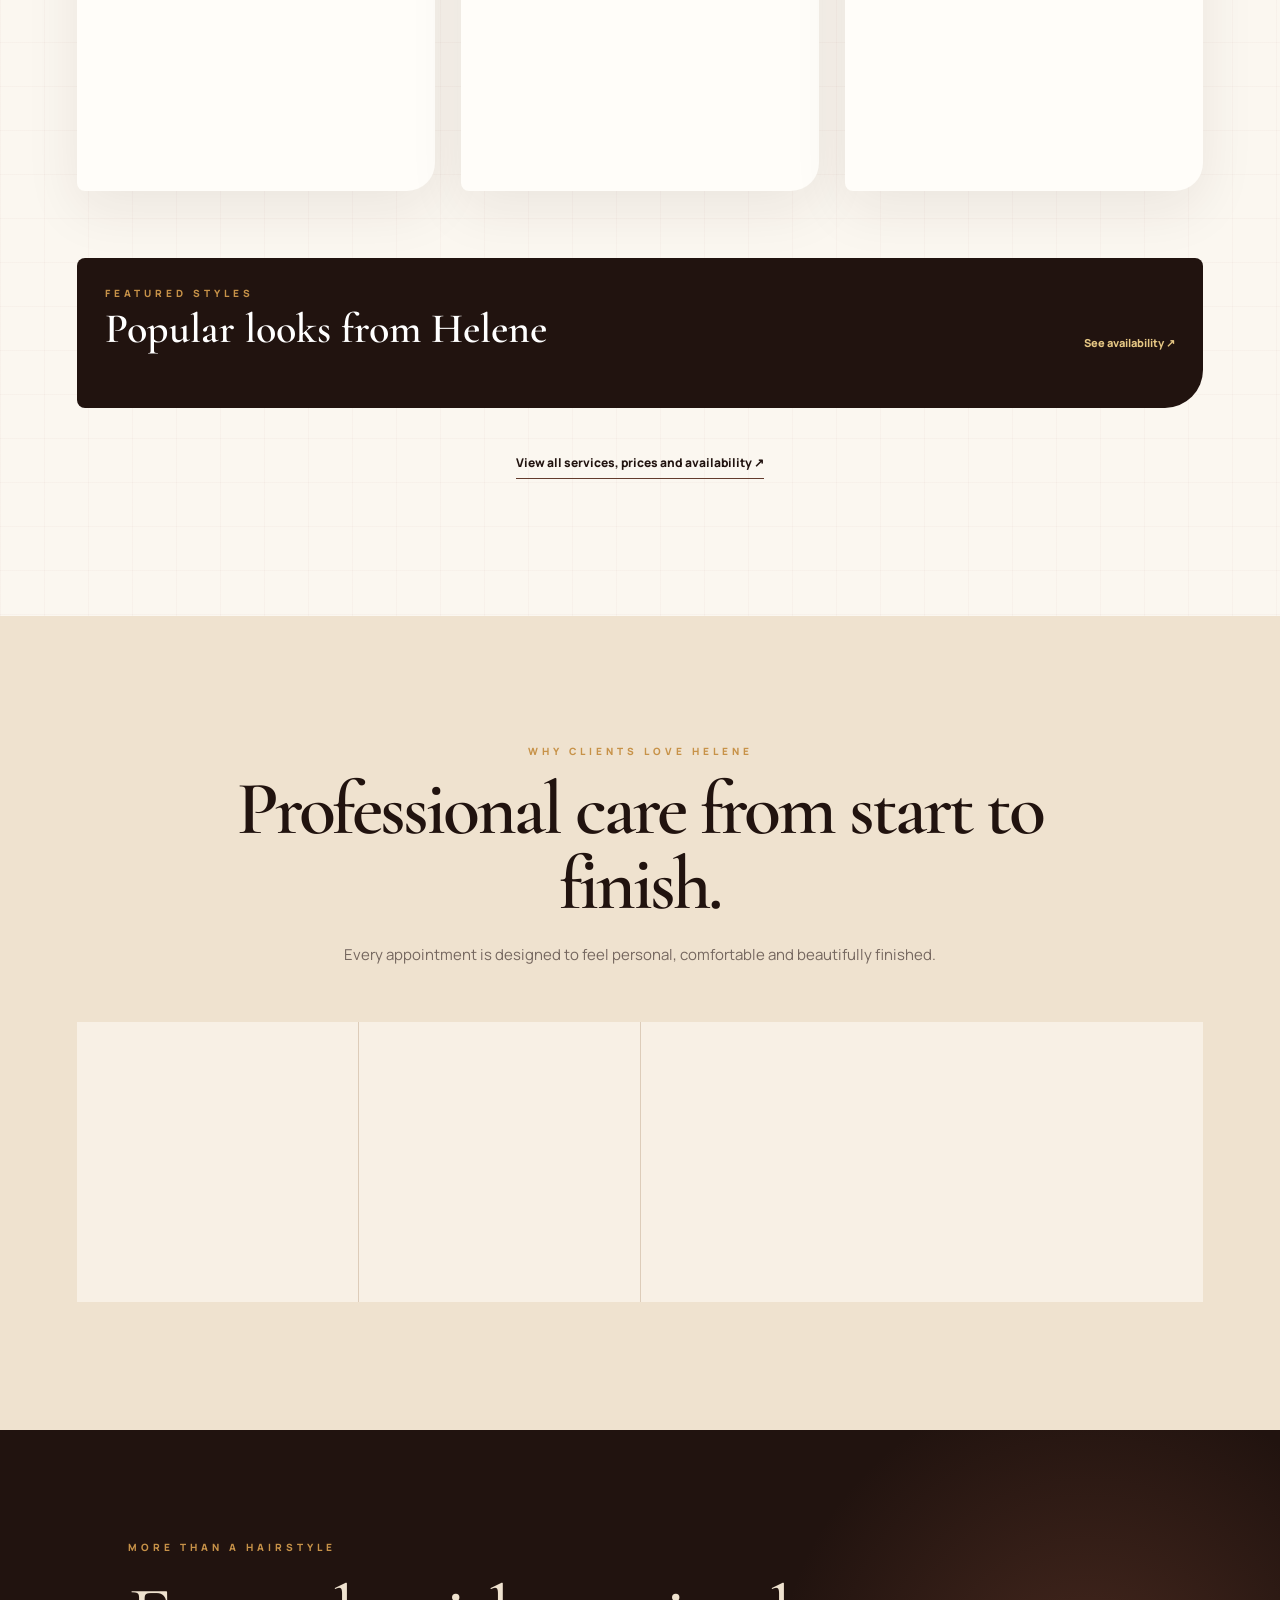
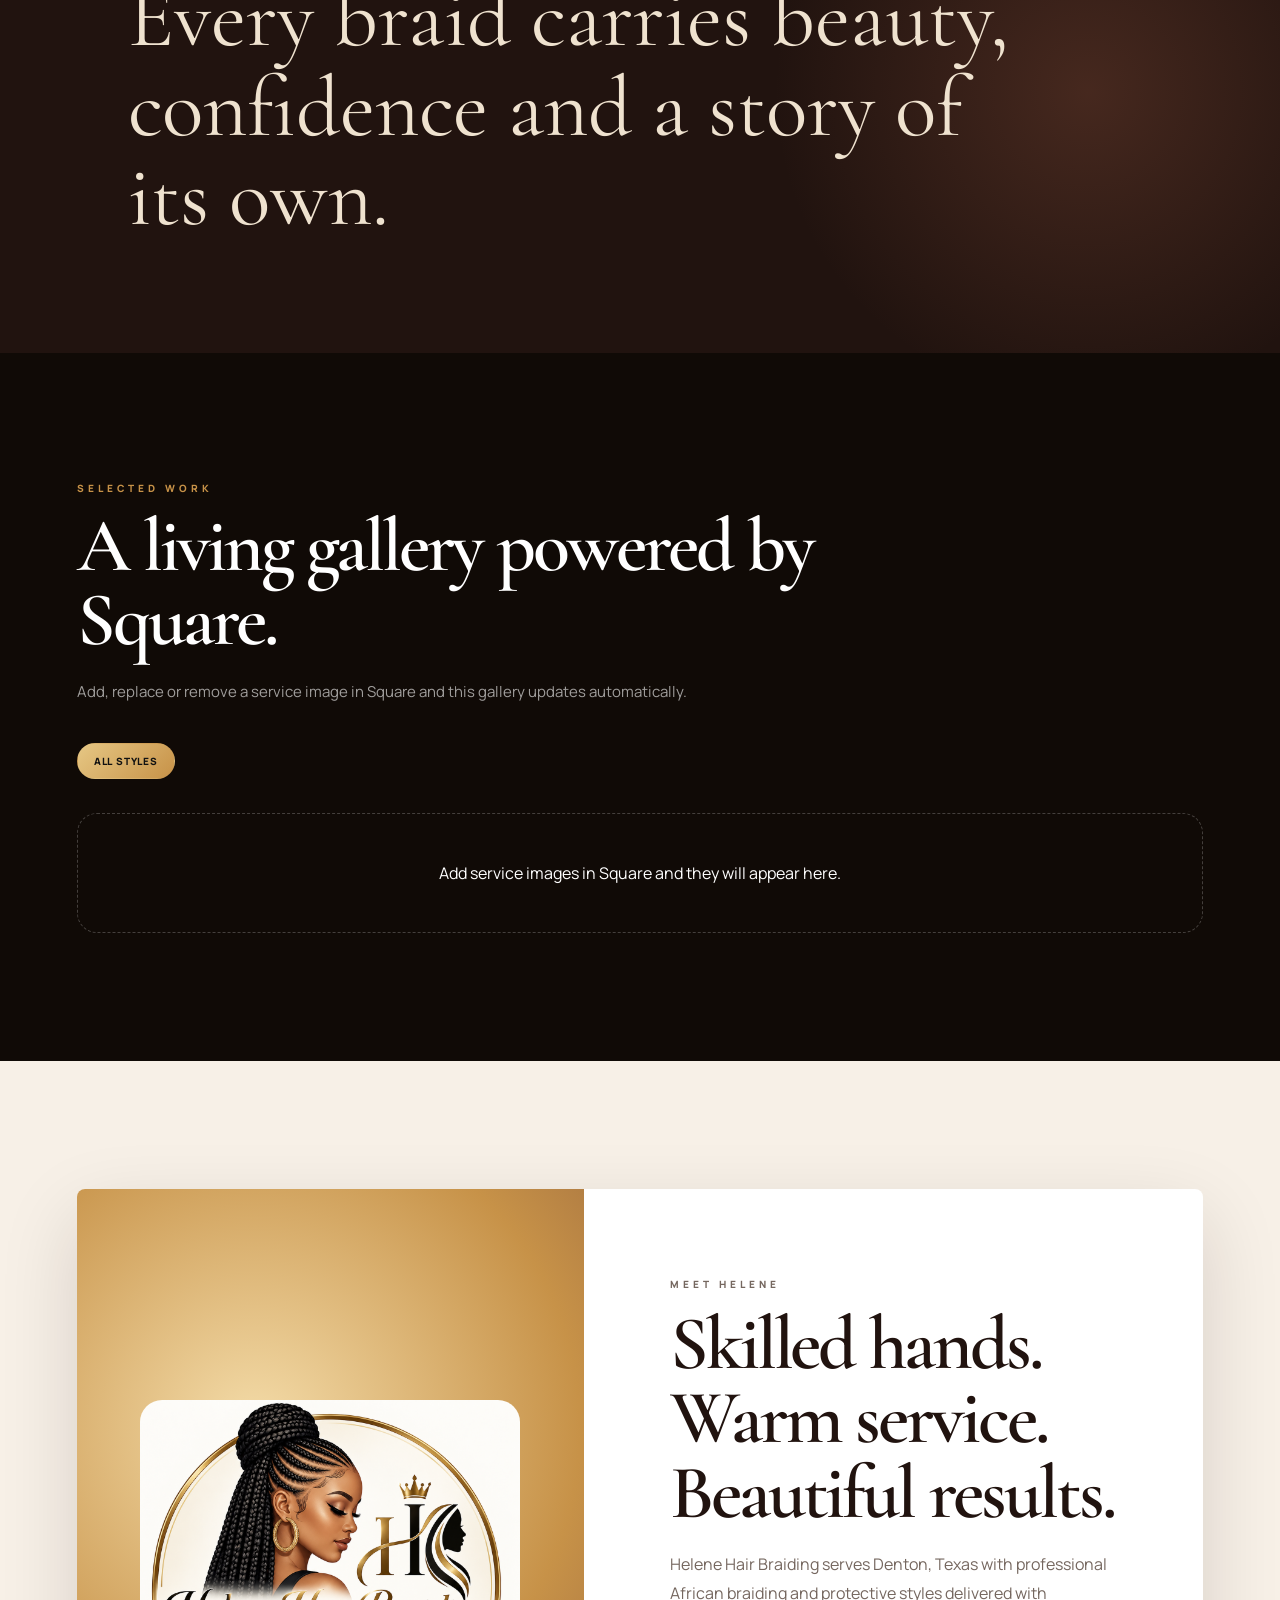
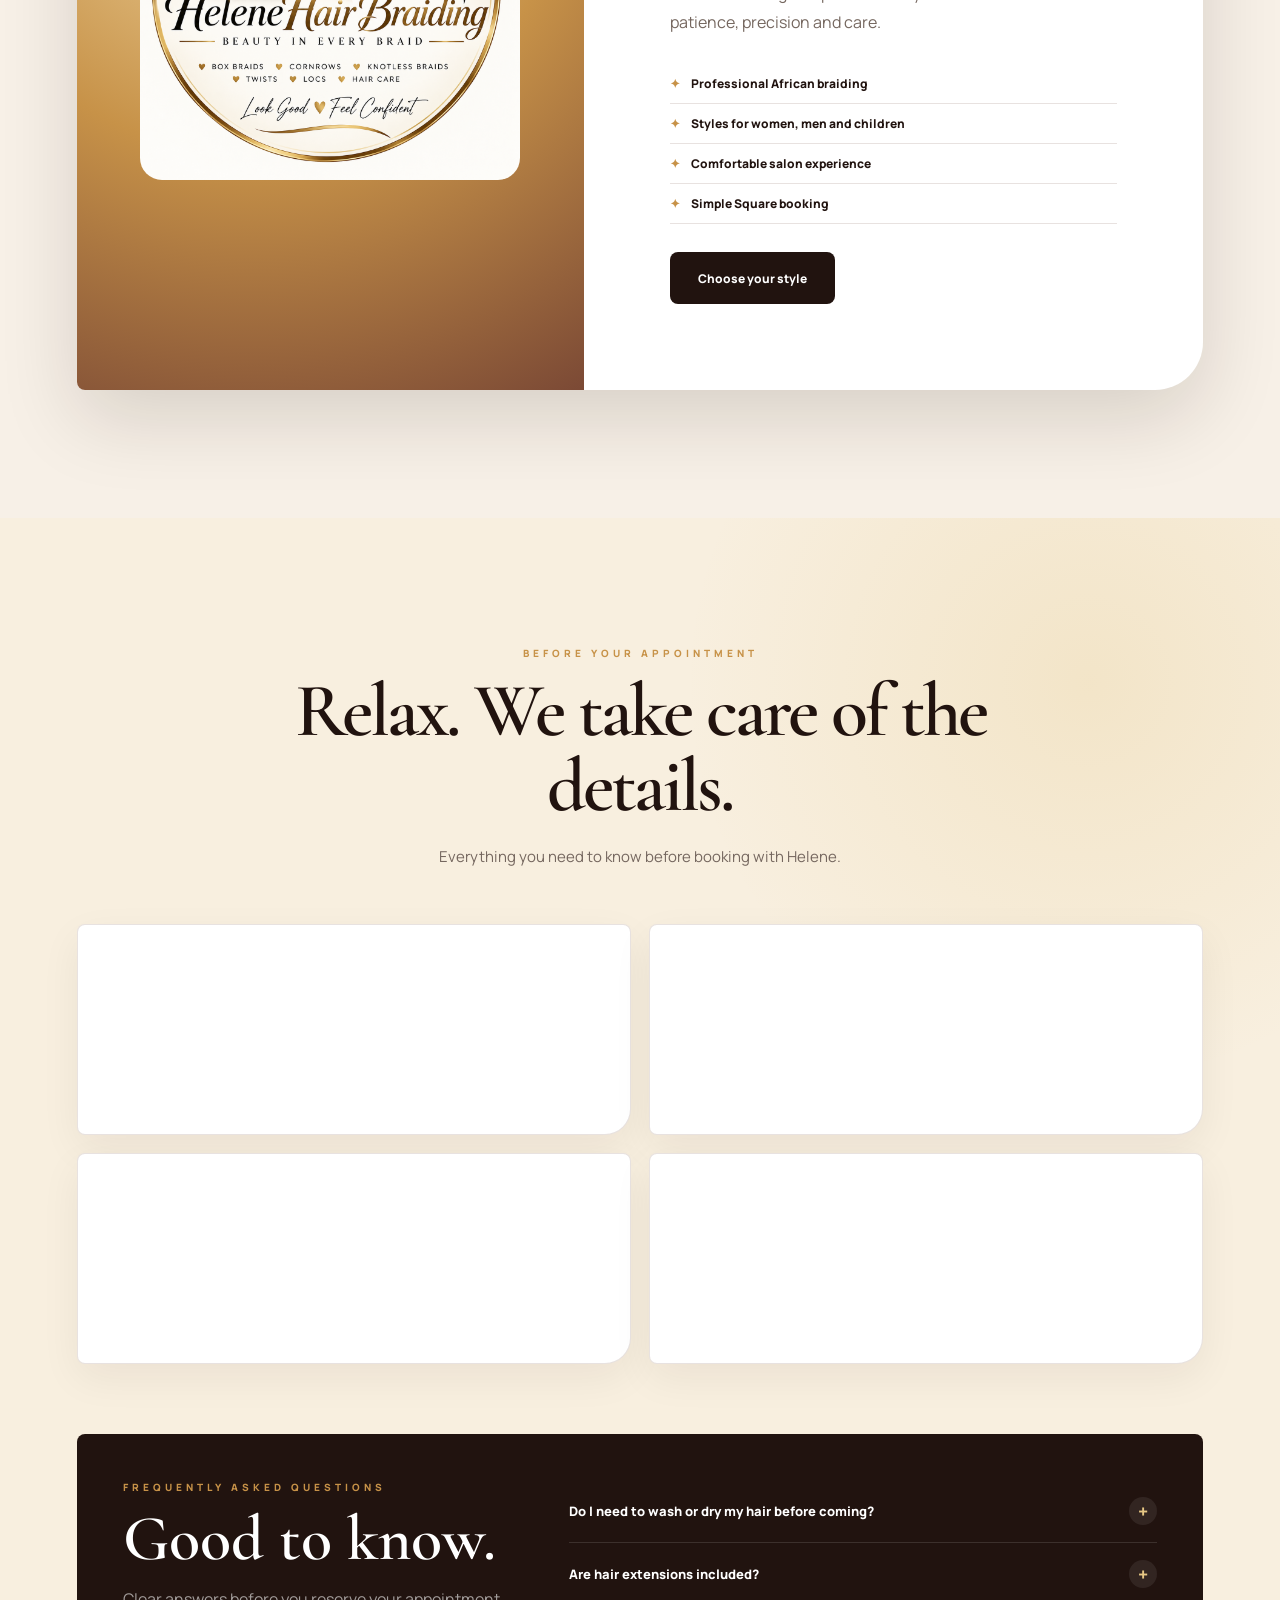
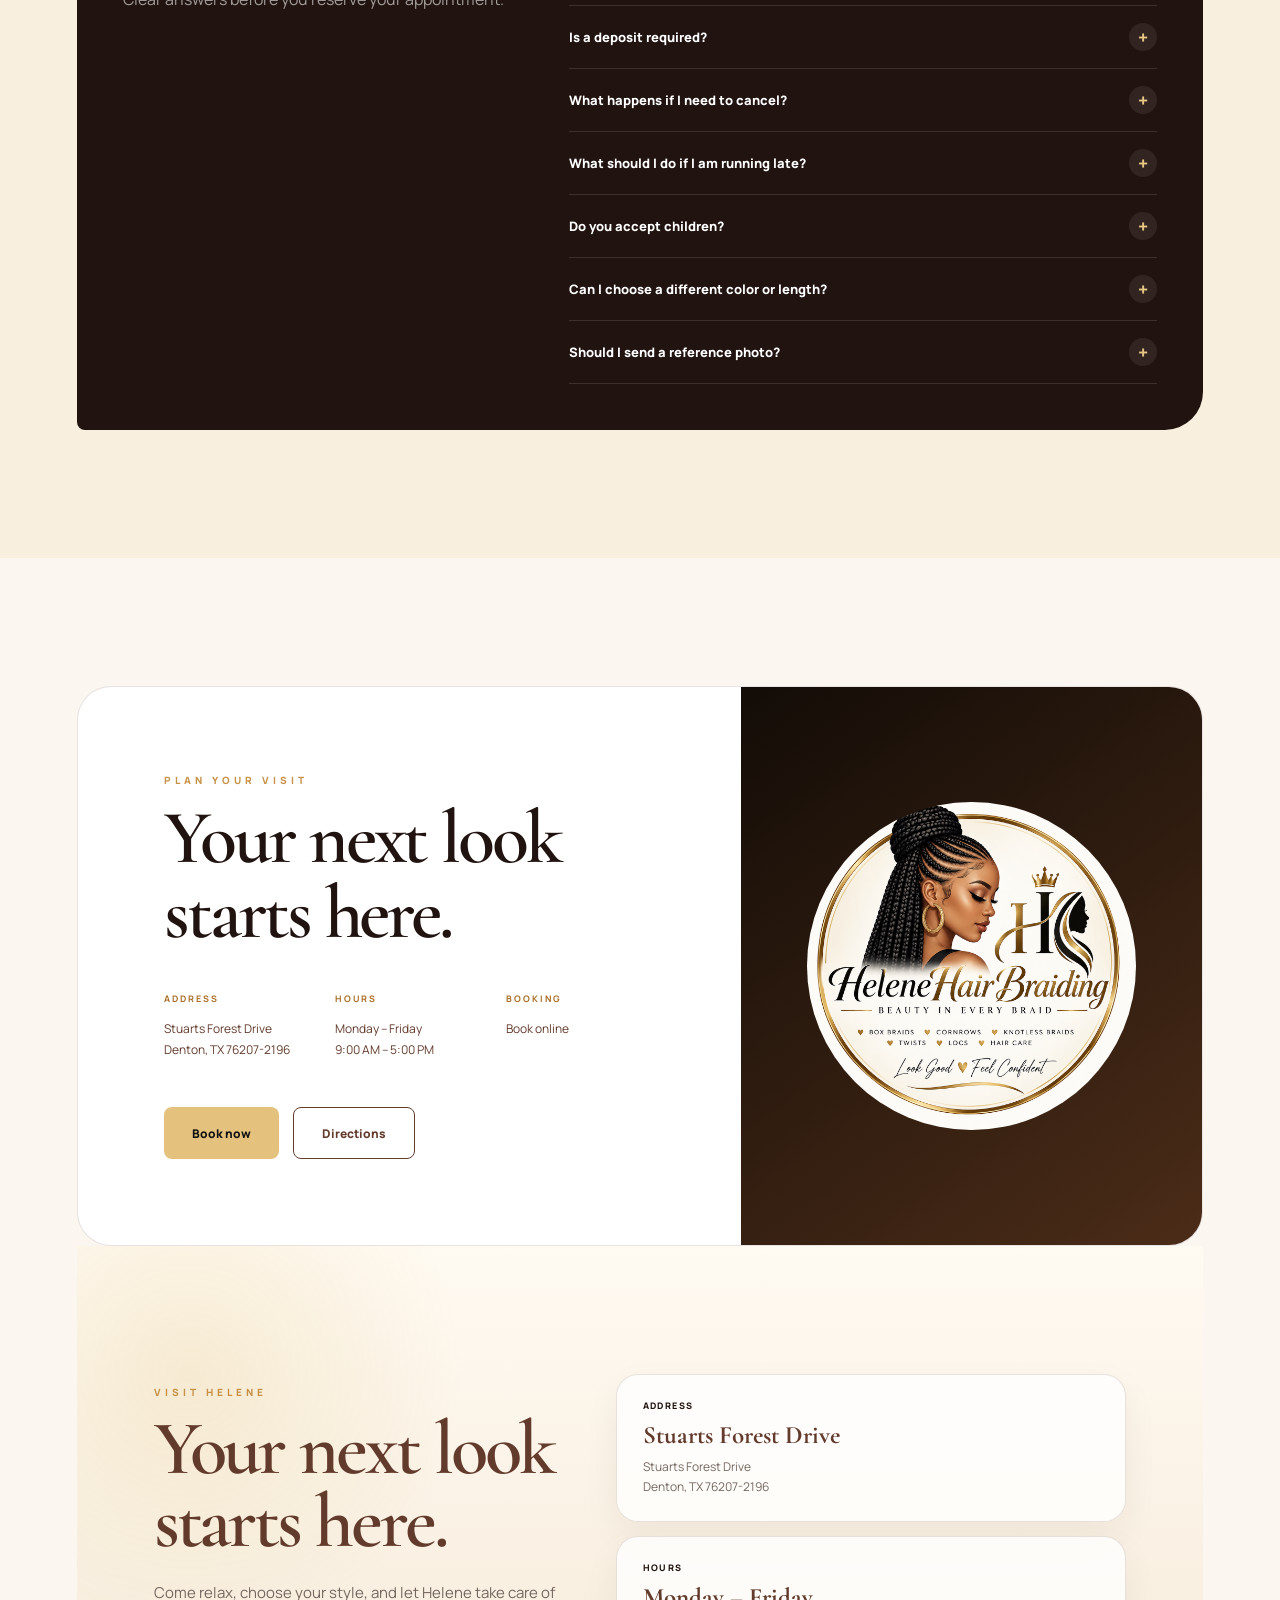
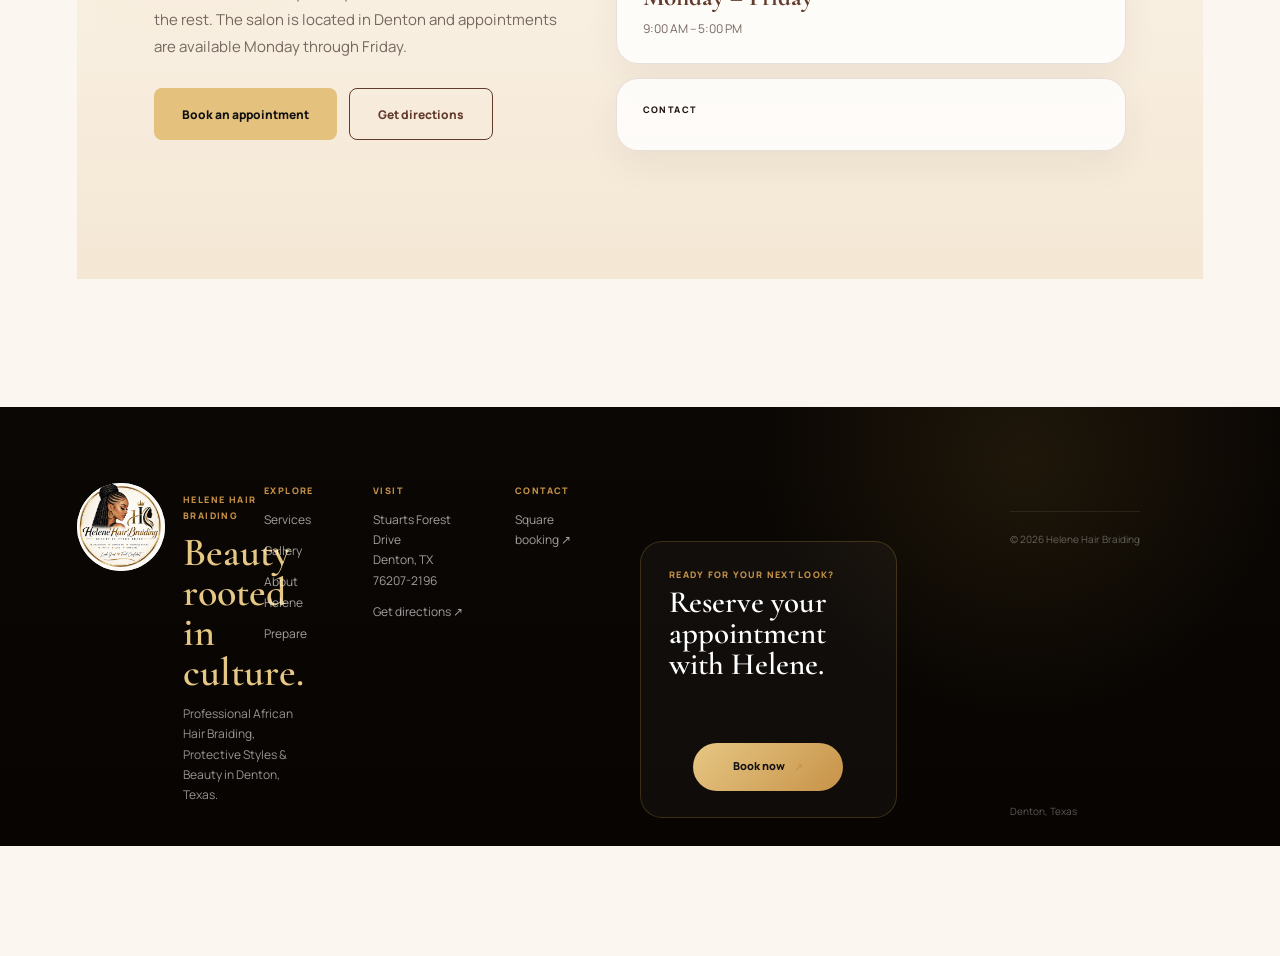
==== commit 081116fe: "Launch Helene Hair Braiding website" ====
--- a/index.html
+++ b/index.html
@@ -1,20 +1,20 @@
-<!doctype html>
+﻿<!doctype html>
 <html lang="en">
 <head>
 <meta charset="utf-8">
 <meta name="viewport" content="width=device-width,initial-scale=1">
-<title>Rosa's All About Hair | Lake Charles</title>
-<meta name="description" content="Rosa's All About Hair offers African hair braiding, protective styles, barber and beauty services in Lake Charles, Louisiana. Browse current services and book online.">
+<title>Helene Hair Braiding | Denton</title>
+<meta name="description" content="Helene Hair Braiding offers African hair braiding and protective styles in Denton, Texas. Browse current services and book online.">
 <meta name="robots" content="index,follow">
-<meta name="author" content="Rosa's All About Hair">
-<meta property="og:title" content="Rosa's All About Hair | African Hair Braiding in Lake Charles">
-<meta property="og:description" content="Professional braiding, protective styles, barber and beauty services in Lake Charles, Louisiana.">
+<meta name="author" content="Helene Hair Braiding">
+<meta property="og:title" content="Helene Hair Braiding | African Hair Braiding in Denton">
+<meta property="og:description" content="Professional African hair braiding and protective styles in Denton, Texas.">
 <meta property="og:type" content="website">
-<meta property="og:image" content="https://braidsbyrosa.com/assets/images/rosa-logo.png">
+<meta property="og:image" content="/assets/images/helene-hair-braiding-logo.png">
 <meta name="twitter:card" content="summary_large_image">
-<link rel="canonical" href="https://braidsbyrosa.com/">
-<link rel="icon" href="/assets/images/rosa-logo.png">
-<link rel="apple-touch-icon" href="/assets/images/rosa-logo.png">
+<link rel="canonical" href="/">
+<link rel="icon" href="/assets/images/helene-hair-braiding-logo.png">
+<link rel="apple-touch-icon" href="/assets/images/helene-hair-braiding-logo.png">
 <link rel="manifest" href="/manifest.webmanifest">
 <link rel="preconnect" href="https://fonts.googleapis.com">
 <link rel="preconnect" href="https://fonts.gstatic.com" crossorigin>
@@ -26,16 +26,14 @@
   "@graph": [
     {
       "@type": "HairSalon",
-      "name": "Rosa's All About Hair",
-      "telephone": "+1-337-912-8995",
-      "email": "rosaliehounnou@yahoo.com",
+      "name": "Helene Hair Braiding",
       "priceRange": "$$",
       "address": {
         "@type": "PostalAddress",
-        "streetAddress": "1200 North Martin Luther King Hwy, Suite 250",
-        "addressLocality": "Lake Charles",
-        "addressRegion": "LA",
-        "postalCode": "70601",
+        "streetAddress": "Stuarts Forest Drive",
+        "addressLocality": "Denton",
+        "addressRegion": "TX",
+        "postalCode": "76207-2196",
         "addressCountry": "US"
       },
       "openingHoursSpecification": [
@@ -113,16 +111,16 @@
 <body>
 <div class="site-loader" id="site-loader" aria-hidden="true">
   <div class="loader-ring">
-    <img src="/assets/images/rosa-logo.png" alt="">
-  </div>
-  <p>Rosa's All About Hair</p>
+    <img src="/assets/images/helene-hair-braiding-logo.png" alt="">
+  </div>
+  <p>Helene Hair Braiding</p>
 </div>
 <header class="header header-luxe" id="site-header">
-  <a class="brand brand-luxe" href="#top" aria-label="Rosa's All About Hair home">
-    <img src="/assets/images/rosa-logo.png" alt="Rosa's All About Hair logo">
+  <a class="brand brand-luxe" href="#top" aria-label="Helene Hair Braiding home">
+    <img src="/assets/images/helene-hair-braiding-logo.png" alt="Helene Hair Braiding logo">
     <span class="brand-wordmark">
-      <b>Rosa's All About Hair</b>
-      <small>African Hair Braiding · Barber · Beauty</small>
+      <b>Helene Hair Braiding</b>
+      <small>African Hair Braiding &middot; Protective Styles</small>
     </span>
   </a>
 
@@ -136,7 +134,7 @@
     <a href="#about">About</a>
     <a href="#appointment-info">Prepare</a>
     <a href="#visit">Visit</a>
-    <a class="book" href="https://book.squareup.com/appointments/6wbu997dkzpv60/location/LYX600Y176JVJ/services" target="_blank" rel="noopener">
+    <a class="book" href="https://square.site/book/LPMDDWYGKW5QB/helenebraids-denton-tx" target="_blank" rel="noopener">
       Book now <span>↗</span>
     </a>
   </nav>
@@ -147,19 +145,19 @@
 <section class="hero">
   <div class="hero-media" id="hero-media" aria-hidden="true"></div>
   <div class="hero-inner reveal">
-    <p class="eyebrow">Lake Charles, Louisiana</p>
-    <div class="logo-wrap"><img src="/assets/images/rosa-logo.png" alt="Rosa's All About Hair"></div>
-    <p class="kicker">African Hair Braiding • Barber • Beauty Salon</p>
-    <h1>Beauty rooted in culture, <em>crafted with care.</em></h1>
-    <p class="lead">Professional braiding, protective styles, barber and beauty services created to make every client feel confident and unforgettable.</p>
-    <div class="actions"><a class="btn gold" href="https://book.squareup.com/appointments/6wbu997dkzpv60/location/LYX600Y176JVJ/services" target="_blank" rel="noopener">Book an appointment</a><a class="btn outline" href="#gallery">Explore styles</a></div>
+    <p class="eyebrow">Denton, Texas</p>
+    <div class="logo-wrap"><img src="/assets/images/helene-hair-braiding-logo.png" alt="Helene Hair Braiding"></div>
+    <p class="kicker">African Hair Braiding &bull; Protective Styles</p>
+    <h1>Braids that express you, <em>crafted with care.</em></h1>
+    <p class="lead">Beautiful braids and protective styles crafted with precision, creativity and care for women, men and children.</p>
+    <div class="actions"><a class="btn gold" href="https://square.site/book/LPMDDWYGKW5QB/helenebraids-denton-tx" target="_blank" rel="noopener">Book an appointment</a><a class="btn outline" href="#gallery">Explore styles</a></div>
   </div>
 </section>
 
 <div class="ribbon"><span>Protective styles</span><b>✦</b><span>Professional care</span><b>✦</b><span>Square booking</span><b>✦</b><span>Women • Men • Kids</span></div>
 
 <section class="section services" id="services">
-  <div class="heading reveal"><p class="eyebrow">The Rosa experience</p><h2>Signature services, always current.</h2><p>Services, prices, descriptions, durations and photos come directly from Rosa's Square catalog.</p></div>
+  <div class="heading reveal"><p class="eyebrow">The Helene experience</p><h2>Signature services, always current.</h2><p>Services, prices, descriptions, durations and photos come directly from Helene's Square catalog.</p></div>
   <div class="service-controls reveal">
     <label class="service-search">
       <span class="sr-only">Search services</span>
@@ -176,9 +174,9 @@
     <div class="featured-rail-head">
       <div>
         <p class="eyebrow">Featured styles</p>
-        <h3>Popular looks from Rosa</h3>
+        <h3>Popular looks from Helene</h3>
       </div>
-      <a href="https://book.squareup.com/appointments/6wbu997dkzpv60/location/LYX600Y176JVJ/services" target="_blank" rel="noopener">See availability ↗</a>
+      <a href="https://square.site/book/LPMDDWYGKW5QB/helenebraids-denton-tx" target="_blank" rel="noopener">See availability ↗</a>
     </div>
     <div class="featured-track" id="featured-track"></div>
   </section>
@@ -186,13 +184,13 @@
   <div class="service-more-wrap">
     <button id="service-more" class="service-more" type="button" hidden>Show more services</button>
   </div>
-  <p class="all-link"><a href="https://book.squareup.com/appointments/6wbu997dkzpv60/location/LYX600Y176JVJ/services" target="_blank" rel="noopener">View all services, prices and availability ↗</a></p>
-</section>
-
-
-<section class="section trust-section" id="why-rosa">
+  <p class="all-link"><a href="https://square.site/book/LPMDDWYGKW5QB/helenebraids-denton-tx" target="_blank" rel="noopener">View all services, prices and availability ↗</a></p>
+</section>
+
+
+<section class="section trust-section" id="why-helene">
   <div class="heading reveal">
-    <p class="eyebrow">Why clients love Rosa</p>
+    <p class="eyebrow">Why clients love Helene</p>
     <h2>Professional care from start to finish.</h2>
     <p>Every appointment is designed to feel personal, comfortable and beautifully finished.</p>
   </div>
@@ -234,11 +232,11 @@
 
 <section class="section about" id="about">
   <div class="about-card reveal">
-    <div class="about-art"><span>R</span><img src="/assets/images/rosa-logo.png" alt="Rosa's logo"></div>
-    <div class="about-copy"><p class="eyebrow">Meet Rosa</p><h2>Skilled hands. Warm service. Beautiful results.</h2>
-      <p>Rosa's All About Hair serves Lake Charles with professional African braiding, barber and beauty services delivered with patience, precision and care.</p>
+    <div class="about-art"><span>H</span><img src="/assets/images/helene-hair-braiding-logo.png" alt="Helene Hair Braiding logo"></div>
+    <div class="about-copy"><p class="eyebrow">Meet Helene</p><h2>Skilled hands. Warm service. Beautiful results.</h2>
+      <p>Helene Hair Braiding serves Denton, Texas with professional African braiding and protective styles delivered with patience, precision and care.</p>
       <ul><li>Professional African braiding</li><li>Styles for women, men and children</li><li>Comfortable salon experience</li><li>Simple Square booking</li></ul>
-      <a class="btn dark" href="https://book.squareup.com/appointments/6wbu997dkzpv60/location/LYX600Y176JVJ/services" target="_blank" rel="noopener">Choose your style</a>
+      <a class="btn dark" href="https://square.site/book/LPMDDWYGKW5QB/helenebraids-denton-tx" target="_blank" rel="noopener">Choose your style</a>
     </div>
   </div>
 </section>
@@ -248,7 +246,7 @@
   <div class="heading reveal">
     <p class="eyebrow">Before your appointment</p>
     <h2>Relax. We take care of the details.</h2>
-    <p>Everything you need to know before booking with Rosa.</p>
+    <p>Everything you need to know before booking with Helene.</p>
   </div>
 
   <div class="prep-grid">
@@ -303,7 +301,7 @@
       </details>
       <details>
         <summary>What should I do if I am running late?</summary>
-        <p>Call or message the salon as soon as possible so Rosa can confirm whether the appointment can still be accommodated.</p>
+        <p>Call or message the salon as soon as possible so Helene can confirm whether the appointment can still be accommodated.</p>
       </details>
       <details>
         <summary>Do you accept children?</summary>
@@ -324,35 +322,35 @@
 <section class="section visit" id="visit">
   <div class="visit-card">
     <div class="visit-copy reveal"><p class="eyebrow">Plan your visit</p><h2>Your next look starts here.</h2>
-      <div class="visit-grid"><div><b>Address</b><p>1200 North Martin Luther King Hwy<br>Suite 250, Lake Charles, LA 70601</p></div><div><b>Hours</b><p>Monday – Friday<br>9:00 AM – 5:00 PM</p></div><div><b>Contact</b><p><a href="tel:+13379128995">(337) 912-8995</a><br><a href="mailto:rosaliehounnou@yahoo.com">rosaliehounnou@yahoo.com</a></p></div></div>
-      <div class="actions start"><a class="btn gold" href="https://book.squareup.com/appointments/6wbu997dkzpv60/location/LYX600Y176JVJ/services" target="_blank" rel="noopener">Book now</a><a class="btn light" href="https://www.google.com/maps/search/?api=1&query=1200+North+Martin+Luther+King+Hwy+Suite+250+Lake+Charles+LA+70601" target="_blank" rel="noopener">Directions</a></div>
-    </div>
-    <div class="visit-art reveal"><img src="/assets/images/rosa-logo.png" alt=""></div>
+      <div class="visit-grid"><div><b>Address</b><p>Stuarts Forest Drive<br>Denton, TX 76207-2196</p></div><div><b>Hours</b><p>Monday – Friday<br>9:00 AM – 5:00 PM</p></div><div><b>Booking</b><p><a href="https://square.site/book/LPMDDWYGKW5QB/helenebraids-denton-tx" target="_blank" rel="noopener">Book online</a></p></div></div>
+      <div class="actions start"><a class="btn gold" href="https://square.site/book/LPMDDWYGKW5QB/helenebraids-denton-tx" target="_blank" rel="noopener">Book now</a><a class="btn light" href="https://www.google.com/maps/search/?api=1&query=Stuarts+Forest+Drive+Denton+TX+76207-2196" target="_blank" rel="noopener">Directions</a></div>
+    </div>
+    <div class="visit-art reveal"><img src="/assets/images/helene-hair-braiding-logo.png" alt=""></div>
   </div>
 
   
   <section class="section visit-signature" id="visit">
   <div class="visit-signature-inner reveal">
     <div class="visit-signature-copy">
-      <p class="eyebrow">Visit Rosa</p>
+      <p class="eyebrow">Visit Helene</p>
       <h2>Your next look starts here.</h2>
       <p>
-        Come relax, choose your style, and let Rosa take care of the rest.
-        The salon is located in Lake Charles and appointments are available
+        Come relax, choose your style, and let Helene take care of the rest.
+        The salon is located in Denton and appointments are available
         Monday through Friday.
       </p>
 
       <div class="visit-signature-actions">
-        <a class="btn gold" href="https://book.squareup.com/appointments/6wbu997dkzpv60/location/LYX600Y176JVJ/services" target="_blank" rel="noopener">Book an appointment</a>
-        <a class="btn light" href="https://www.google.com/maps/search/?api=1&query=1200+North+Martin+Luther+King+Hwy+Suite+250+Lake+Charles+LA+70601" target="_blank" rel="noopener">Get directions</a>
+        <a class="btn gold" href="https://square.site/book/LPMDDWYGKW5QB/helenebraids-denton-tx" target="_blank" rel="noopener">Book an appointment</a>
+        <a class="btn light" href="https://www.google.com/maps/search/?api=1&query=Stuarts+Forest+Drive+Denton+TX+76207-2196" target="_blank" rel="noopener">Get directions</a>
       </div>
     </div>
 
     <div class="visit-signature-cards">
       <article>
         <span>Address</span>
-        <strong>1200 North Martin Luther King Hwy</strong>
-        <p>Suite 250<br>Lake Charles, LA 70601</p>
+        <strong>Stuarts Forest Drive</strong>
+        <p>Stuarts Forest Drive<br>Denton, TX 76207-2196</p>
       </article>
 
       <article>
@@ -363,8 +361,8 @@
 
       <article>
         <span>Contact</span>
-        <strong><a href="tel:+13379128995">(337) 912-8995</a></strong>
-        <p><a href="mailto:rosaliehounnou@yahoo.com">Email Rosa</a></p>
+        <strong></strong>
+        <p></p>
       </article>
     </div>
   </div>
@@ -374,11 +372,11 @@
 <footer class="footer-premium">
   <div class="footer-premium-top">
     <div class="footer-brand-block">
-      <img src="/assets/images/rosa-logo.png" alt="Rosa's All About Hair">
+      <img src="/assets/images/helene-hair-braiding-logo.png" alt="Helene Hair Braiding">
       <div>
-        <p class="footer-kicker">Rosa's All About Hair</p>
+        <p class="footer-kicker">Helene Hair Braiding</p>
         <h2>Beauty rooted in culture.</h2>
-        <p>Professional African Hair Braiding, Barber & Beauty Salon in Lake Charles, Louisiana.</p>
+        <p>Professional African Hair Braiding, Protective Styles & Beauty in Denton, Texas.</p>
       </div>
     </div>
 
@@ -386,35 +384,35 @@
       <p class="footer-kicker">Explore</p>
       <a href="#services">Services</a>
       <a href="#gallery">Gallery</a>
-      <a href="#about">About Rosa</a>
+      <a href="#about">About Helene</a>
       <a href="#appointment-info">Prepare</a>
     </div>
 
     <div class="footer-nav-block">
       <p class="footer-kicker">Visit</p>
-      <p>1200 North Martin Luther King Hwy<br>Suite 250<br>Lake Charles, LA 70601</p>
-      <a href="https://www.google.com/maps/search/?api=1&query=1200+North+Martin+Luther+King+Hwy+Suite+250+Lake+Charles+LA+70601" target="_blank" rel="noopener">Get directions ↗</a>
+      <p>Stuarts Forest Drive<br>Denton, TX 76207-2196</p>
+      <a href="https://www.google.com/maps/search/?api=1&query=Stuarts+Forest+Drive+Denton+TX+76207-2196" target="_blank" rel="noopener">Get directions ↗</a>
     </div>
 
     <div class="footer-nav-block">
       <p class="footer-kicker">Contact</p>
-      <a href="tel:+13379128995">(337) 912-8995</a>
-      <a href="mailto:rosaliehounnou@yahoo.com">Email Rosa</a>
-      <a href="https://book.squareup.com/appointments/6wbu997dkzpv60/location/LYX600Y176JVJ/services" target="_blank" rel="noopener">Square booking ↗</a>
+      
+      
+      <a href="https://square.site/book/LPMDDWYGKW5QB/helenebraids-denton-tx" target="_blank" rel="noopener">Square booking ↗</a>
     </div>
   </div>
 
   <div class="footer-premium-cta">
     <div>
       <span>Ready for your next look?</span>
-      <strong>Reserve your appointment with Rosa.</strong>
-    </div>
-    <a href="https://book.squareup.com/appointments/6wbu997dkzpv60/location/LYX600Y176JVJ/services" target="_blank" rel="noopener">Book now <span>↗</span></a>
+      <strong>Reserve your appointment with Helene.</strong>
+    </div>
+    <a href="https://square.site/book/LPMDDWYGKW5QB/helenebraids-denton-tx" target="_blank" rel="noopener">Book now <span>↗</span></a>
   </div>
 
   <div class="footer-premium-bottom">
-    <span>© <span id="year"></span> Rosa's All About Hair</span>
-    <span>Lake Charles, Louisiana</span>
+    <span>© <span id="year"></span> Helene Hair Braiding</span>
+    <span>Denton, Texas</span>
   </div>
 </footer>
 
@@ -429,12 +427,92 @@
 </div>
 
 <div class="mobile-action-bar" aria-label="Quick actions">
-  <a href="tel:+13379128995">Call</a>
+  <a href="tel:">Call</a>
   <a href="#services">Services</a>
-  <a class="mobile-book" href="https://book.squareup.com/appointments/6wbu997dkzpv60/location/LYX600Y176JVJ/services" target="_blank" rel="noopener">Book now</a>
+  <a class="mobile-book" href="https://square.site/book/LPMDDWYGKW5QB/helenebraids-denton-tx" target="_blank" rel="noopener">Book now</a>
 </div>
 
-<a class="floating" href="https://book.squareup.com/appointments/6wbu997dkzpv60/location/LYX600Y176JVJ/services" target="_blank" rel="noopener">Book now</a>
+<a class="floating" href="https://square.site/book/LPMDDWYGKW5QB/helenebraids-denton-tx" target="_blank" rel="noopener">Book now</a>
 <script src="/assets/js/app.js?v=2" defer></script>
+<div class="service-modal" id="service-modal" hidden>
+  <div class="service-modal-backdrop" data-service-close></div>
+
+  <div class="service-modal-panel"
+       role="dialog"
+       aria-modal="true"
+       aria-labelledby="service-modal-title">
+
+    <button class="service-modal-close"
+            type="button"
+            data-service-close
+            aria-label="Close service details">×</button>
+
+    <div class="service-modal-layout">
+
+      <div class="service-modal-visual">
+        <img id="service-modal-image" src="" alt="">
+        <div class="service-modal-brand">
+          <span>HELENE</span>
+          <small>Hair Braiding · Denton, Texas</small>
+        </div>
+      </div>
+
+      <div class="service-modal-content">
+
+        <p class="service-modal-eyebrow">
+          Helene Signature Service
+        </p>
+
+        <h2 id="service-modal-title"></h2>
+
+        <p class="service-modal-description"
+           id="service-modal-description"></p>
+
+        <div class="service-modal-starting">
+          <span>Starting at</span>
+          <strong id="service-modal-price"></strong>
+        </div>
+
+        <div class="service-modal-options-wrap">
+          <div class="service-modal-options-head">
+            <h3>Choose your style</h3>
+            <span>Price & estimated time</span>
+          </div>
+
+          <div class="service-modal-options"
+               id="service-modal-options"></div>
+        </div>
+
+        <div class="service-modal-footer">
+
+          <div class="service-modal-selected"
+               id="service-modal-selected">
+            Select an option above
+          </div>
+
+          <a class="service-modal-book"
+             href="https://square.site/book/LPMDDWYGKW5QB/helenebraids-denton-tx"
+             target="_blank"
+             rel="noopener">
+            <span>
+              <small>Continue to secure booking</small>
+              Book this style
+            </span>
+            <b>↗</b>
+          </a>
+
+          <p class="service-modal-note">
+            Final appointment availability is confirmed securely through Square.
+          </p>
+
+        </div>
+
+      </div>
+
+    </div>
+  </div>
+</div>
 </body>
-</html>+</html>
+
+
--- a/assets/css/style.css
+++ b/assets/css/style.css
@@ -771,3 +771,767 @@
   .footer-premium-cta>a{width:100%}
   .footer-premium-bottom{flex-direction:column;gap:8px}
 }
+
+/* =========================================================
+   HELENE V1 — MODERN AFRICAN LUXURY
+   Visual identity layer
+   ========================================================= */
+
+:root{
+  --ink:#21130f;
+  --brown:#633b2c;
+  --gold:#c79248;
+  --gold2:#e6c784;
+  --cream:#efe2cf;
+  --paper:#fbf7f0;
+  --muted:#75675f;
+  --line:rgba(91,53,41,.14);
+  --terracotta:#a65f46;
+  --espresso:#1c100d;
+  --sand:#e9d4b8;
+}
+
+/* ---------- HEADER ---------- */
+
+.header{
+  height:88px;
+  background:rgba(28,16,13,.90);
+  border-bottom:1px solid rgba(230,199,132,.13);
+}
+
+.brand img{
+  border-radius:14px;
+  width:55px;
+  height:55px;
+}
+
+.brand b{
+  color:#f3dfb5;
+  letter-spacing:-.02em;
+}
+
+.book{
+  border-radius:8px;
+  padding:13px 23px;
+  background:#e4c27e;
+  color:#21130f;
+}
+
+/* ---------- HERO: HELENE SIGNATURE ---------- */
+
+.hero{
+  position:relative;
+  min-height:94svh;
+  padding:150px clamp(24px,8vw,120px) 100px;
+  place-items:center start;
+  text-align:left;
+  overflow:hidden;
+  background:
+    radial-gradient(circle at 82% 28%,rgba(199,146,72,.22),transparent 24%),
+    radial-gradient(circle at 72% 78%,rgba(166,95,70,.20),transparent 30%),
+    linear-gradient(115deg,#160c09 0%,#2b1711 48%,#110907 100%);
+}
+
+.hero:before{
+  content:"";
+  position:absolute;
+  width:540px;
+  height:540px;
+  right:-110px;
+  top:18%;
+  border:1px solid rgba(230,199,132,.16);
+  transform:rotate(45deg);
+  pointer-events:none;
+}
+
+.hero:after{
+  content:"H";
+  position:absolute;
+  right:3vw;
+  bottom:-8%;
+  font:600 min(42vw,620px)/.75 "Cormorant Garamond",serif;
+  color:rgba(255,255,255,.025);
+  pointer-events:none;
+}
+
+.hero-inner{
+  width:min(780px,72vw);
+  max-width:none;
+  margin:0;
+  position:relative;
+  z-index:2;
+}
+
+.hero .eyebrow{
+  display:inline-flex;
+  align-items:center;
+  gap:12px;
+  color:#e6c784;
+}
+
+.hero .eyebrow:before{
+  content:"";
+  width:42px;
+  height:1px;
+  background:#c79248;
+}
+
+.logo-wrap{
+  width:92px;
+  height:92px;
+  margin:26px 0 22px;
+}
+
+.logo-wrap:before,
+.logo-wrap:after{
+  display:none;
+}
+
+.logo-wrap img{
+  width:92px;
+  height:92px;
+  border-radius:18px;
+  box-shadow:0 18px 50px rgba(0,0,0,.28);
+}
+
+.kicker{
+  margin:0 0 14px;
+  color:rgba(255,255,255,.55);
+  letter-spacing:3px;
+}
+
+.hero h1{
+  max-width:820px;
+  margin:0 0 25px;
+  font-size:clamp(58px,7.3vw,108px);
+  line-height:.86;
+  letter-spacing:-.055em;
+}
+
+.hero h1 em{
+  display:inline;
+  color:#e7c988;
+  font-style:italic;
+}
+
+.lead{
+  max-width:610px;
+  margin:0;
+  color:rgba(255,255,255,.69);
+}
+
+.actions{
+  justify-content:flex-start;
+  margin-top:35px;
+}
+
+.btn{
+  border-radius:8px;
+}
+
+.gold{
+  background:#e4c27e;
+}
+
+.outline{
+  border-color:rgba(255,255,255,.28);
+}
+
+/* ---------- RIBBON ---------- */
+
+.ribbon{
+  justify-content:flex-start;
+  padding:17px clamp(24px,8vw,120px);
+  background:#a65f46;
+  color:#fff8ee;
+}
+
+.ribbon b{
+  color:#e9c989;
+}
+
+/* ---------- SERVICES ---------- */
+
+.services{
+  background:
+    linear-gradient(90deg,rgba(166,95,70,.035) 1px,transparent 1px),
+    linear-gradient(rgba(166,95,70,.035) 1px,transparent 1px),
+    #fbf7f0;
+  background-size:44px 44px;
+}
+
+.services > .heading{
+  margin-left:0;
+  text-align:left;
+}
+
+.services > .heading > p:last-child{
+  margin-left:0;
+}
+
+.service-controls{
+  margin-left:0;
+  margin-right:0;
+}
+
+.service-grid{
+  max-width:none;
+  gap:26px;
+}
+
+.service-card{
+  border-radius:8px 8px 28px 8px;
+  border:0;
+  background:#fffdf9;
+  box-shadow:0 18px 55px rgba(54,30,21,.08);
+  transition:transform .3s ease,box-shadow .3s ease;
+}
+
+.service-card:hover{
+  transform:translateY(-6px);
+  box-shadow:0 28px 70px rgba(54,30,21,.13);
+}
+
+.service-image{
+  aspect-ratio:5/4;
+}
+
+.service-body{
+  padding:26px;
+}
+
+.service-body h3{
+  color:#633b2c;
+  font-size:32px;
+}
+
+.service-arrow{
+  border-radius:8px;
+  background:#a65f46;
+}
+
+/* ---------- FEATURED ---------- */
+
+.featured-rail{
+  border-radius:8px 8px 38px 8px;
+  background:#21130f;
+}
+
+.featured-item{
+  border-radius:6px 6px 24px 6px;
+}
+
+/* ---------- TRUST ---------- */
+
+.trust-section{
+  background:#efe2cf;
+}
+
+.trust-grid{
+  gap:1px;
+  background:rgba(99,59,44,.13);
+}
+
+.trust-card{
+  border:0;
+  border-radius:0;
+  box-shadow:none;
+  background:#f8f0e5;
+}
+
+.trust-number{
+  color:#a65f46;
+}
+
+/* ---------- QUOTE ---------- */
+
+.quote{
+  position:relative;
+  text-align:left;
+  padding-left:clamp(24px,10vw,150px);
+  padding-right:clamp(24px,10vw,150px);
+  background:
+    radial-gradient(circle at 85% 50%,rgba(166,95,70,.28),transparent 28%),
+    #21130f;
+}
+
+.quote blockquote{
+  margin-left:0;
+  max-width:900px;
+}
+
+/* ---------- ABOUT ---------- */
+
+.about{
+  background:#f7f0e7;
+}
+
+.about-card{
+  border-radius:8px 8px 48px 8px;
+}
+
+.about-art{
+  background:
+    radial-gradient(circle at 35% 30%,#f4dca9,#c79248 50%,#7b4935 100%);
+}
+
+.about-art img{
+  border-radius:22px;
+}
+
+/* ---------- PREP / FAQ ---------- */
+
+.prep-card{
+  border-radius:8px 8px 26px 8px;
+}
+
+.faq-wrap{
+  border-radius:8px 8px 38px 8px;
+  background:#21130f;
+}
+
+/* ---------- LOCATION ---------- */
+
+.location-panel{
+  border-radius:8px 8px 42px 8px;
+}
+
+.location-copy{
+  background:
+    radial-gradient(circle at 12% 10%,rgba(166,95,70,.12),transparent 30%),
+    #f7eee3;
+}
+
+/* ---------- FOOTER ---------- */
+
+footer{
+  background:#160c09;
+}
+
+footer:before{
+  content:"H";
+}
+
+/* ---------- MOBILE ---------- */
+
+@media(max-width:760px){
+
+  .header{
+    height:74px;
+  }
+
+  .hero{
+    min-height:92svh;
+    padding:120px 20px 72px;
+    align-items:end;
+  }
+
+  .hero-inner{
+    width:100%;
+  }
+
+  .hero:before{
+    width:320px;
+    height:320px;
+    right:-190px;
+    top:18%;
+  }
+
+  .hero h1{
+    font-size:clamp(52px,15vw,72px);
+  }
+
+  .logo-wrap{
+    width:76px;
+    height:76px;
+  }
+
+  .logo-wrap img{
+    width:76px;
+    height:76px;
+  }
+
+  .ribbon{
+    justify-content:center;
+    padding:14px 16px;
+  }
+
+  .services > .heading{
+    text-align:left;
+  }
+
+  .service-card{
+    border-radius:7px 7px 24px 7px;
+  }
+
+  .quote{
+    padding-left:22px;
+    padding-right:22px;
+  }
+}
+
+
+/* =========================================================
+   HELENE SERVICE EXPERIENCE
+   ========================================================= */
+
+.service-card{
+  cursor:pointer;
+}
+
+.service-card:focus-visible{
+  outline:3px solid var(--gold);
+  outline-offset:5px;
+}
+
+.service-card .service-arrow{
+  border:0;
+  cursor:pointer;
+  transition:transform .25s ease,background .25s ease;
+}
+
+.service-card:hover .service-arrow{
+  transform:translate(3px,-3px);
+  background:#7f4434;
+}
+
+.service-modal{
+  position:fixed;
+  inset:0;
+  z-index:5000;
+}
+
+.service-modal[hidden]{
+  display:none;
+}
+
+.service-modal-backdrop{
+  position:absolute;
+  inset:0;
+  background:rgba(20,10,7,.78);
+  backdrop-filter:blur(14px);
+}
+
+.service-modal-panel{
+  position:absolute;
+  inset:50% auto auto 50%;
+  transform:translate(-50%,-50%);
+  width:min(1120px,calc(100vw - 48px));
+  max-height:calc(100vh - 48px);
+  overflow:auto;
+  border-radius:10px 10px 42px 10px;
+  background:#fbf7f0;
+  box-shadow:0 40px 120px rgba(0,0,0,.42);
+}
+
+.service-modal-close{
+  position:absolute;
+  z-index:5;
+  top:18px;
+  right:18px;
+  width:46px;
+  height:46px;
+  border:0;
+  border-radius:50%;
+  display:grid;
+  place-items:center;
+  background:rgba(28,16,13,.86);
+  color:white;
+  font-size:27px;
+  cursor:pointer;
+  backdrop-filter:blur(12px);
+}
+
+.service-modal-layout{
+  min-height:650px;
+  display:grid;
+  grid-template-columns:.92fr 1.08fr;
+}
+
+.service-modal-visual{
+  position:relative;
+  min-height:650px;
+  overflow:hidden;
+  background:
+    radial-gradient(circle at 50% 35%,#d9aa67,#8f5039 60%,#291510);
+}
+
+.service-modal-visual>img{
+  width:100%;
+  height:100%;
+  min-height:650px;
+  position:absolute;
+  inset:0;
+  object-fit:cover;
+}
+
+.service-modal-visual:after{
+  content:"";
+  position:absolute;
+  inset:0;
+  background:
+    linear-gradient(
+      180deg,
+      transparent 45%,
+      rgba(25,12,8,.82)
+    );
+}
+
+.service-modal-brand{
+  position:absolute;
+  z-index:2;
+  left:32px;
+  bottom:30px;
+  color:white;
+}
+
+.service-modal-brand span{
+  display:block;
+  font:600 38px/1 "Cormorant Garamond",serif;
+  letter-spacing:.08em;
+}
+
+.service-modal-brand small{
+  display:block;
+  margin-top:7px;
+  color:rgba(255,255,255,.68);
+  font-size:9px;
+  letter-spacing:.16em;
+  text-transform:uppercase;
+}
+
+.service-modal-content{
+  padding:clamp(42px,5vw,68px);
+}
+
+.service-modal-eyebrow{
+  margin:0 0 13px;
+  color:#a65f46;
+  font-size:9px;
+  font-weight:900;
+  letter-spacing:.2em;
+  text-transform:uppercase;
+}
+
+.service-modal-content h2{
+  margin:0;
+  max-width:480px;
+  color:#3e241b;
+  font:600 clamp(46px,5vw,68px)/.9 "Cormorant Garamond",serif;
+  letter-spacing:-.045em;
+}
+
+.service-modal-description{
+  margin:22px 0;
+  max-width:530px;
+  color:#75675f;
+  font-size:13px;
+  line-height:1.8;
+}
+
+.service-modal-starting{
+  display:flex;
+  align-items:baseline;
+  gap:11px;
+  margin:26px 0 34px;
+  padding-bottom:28px;
+  border-bottom:1px solid rgba(91,53,41,.14);
+}
+
+.service-modal-starting span{
+  color:#88746a;
+  font-size:10px;
+  font-weight:800;
+  letter-spacing:.1em;
+  text-transform:uppercase;
+}
+
+.service-modal-starting strong{
+  color:#633b2c;
+  font:700 27px "Cormorant Garamond",serif;
+}
+
+.service-modal-options-head{
+  display:flex;
+  justify-content:space-between;
+  align-items:end;
+  gap:20px;
+  margin-bottom:15px;
+}
+
+.service-modal-options-head h3{
+  margin:0;
+  color:#3e241b;
+  font:700 23px "Cormorant Garamond",serif;
+}
+
+.service-modal-options-head span{
+  color:#9a8b83;
+  font-size:9px;
+  text-transform:uppercase;
+  letter-spacing:.1em;
+}
+
+.service-modal-options{
+  display:grid;
+  gap:8px;
+  max-height:260px;
+  padding-right:5px;
+  overflow:auto;
+}
+
+.service-option{
+  width:100%;
+  min-height:61px;
+  padding:11px 15px;
+  display:grid;
+  grid-template-columns:1fr auto;
+  align-items:center;
+  gap:18px;
+  text-align:left;
+  border:1px solid rgba(91,53,41,.13);
+  border-radius:8px;
+  background:white;
+  cursor:pointer;
+  transition:.2s ease;
+}
+
+.service-option:hover{
+  border-color:#c79248;
+  transform:translateX(3px);
+}
+
+.service-option.is-selected{
+  border-color:#a65f46;
+  background:#f5e7db;
+  box-shadow:inset 4px 0 #a65f46;
+}
+
+.service-option-name{
+  display:block;
+  color:#493027;
+  font-size:12px;
+  font-weight:800;
+}
+
+.service-option-duration{
+  display:block;
+  margin-top:4px;
+  color:#95847a;
+  font-size:9px;
+}
+
+.service-option-price{
+  color:#633b2c;
+  font-size:13px;
+  font-weight:900;
+  white-space:nowrap;
+}
+
+.service-modal-footer{
+  margin-top:27px;
+}
+
+.service-modal-selected{
+  min-height:18px;
+  margin-bottom:11px;
+  color:#806c62;
+  font-size:10px;
+}
+
+.service-modal-book{
+  min-height:70px;
+  padding:13px 19px;
+  display:flex;
+  justify-content:space-between;
+  align-items:center;
+  gap:20px;
+  border-radius:8px;
+  background:#21130f;
+  color:white;
+  transition:.25s ease;
+}
+
+.service-modal-book:hover{
+  background:#a65f46;
+}
+
+.service-modal-book span{
+  display:flex;
+  flex-direction:column;
+  gap:3px;
+  font-size:13px;
+  font-weight:900;
+}
+
+.service-modal-book small{
+  color:rgba(255,255,255,.53);
+  font-size:8px;
+  font-weight:700;
+  letter-spacing:.08em;
+  text-transform:uppercase;
+}
+
+.service-modal-book b{
+  color:#e6c784;
+  font-size:25px;
+}
+
+.service-modal-note{
+  margin:10px 0 0;
+  color:#9a8b83;
+  font-size:9px;
+  text-align:center;
+}
+
+body.service-modal-open{
+  overflow:hidden;
+}
+
+@media(max-width:760px){
+
+  .service-modal-panel{
+    inset:auto 0 0;
+    transform:none;
+    width:100%;
+    max-height:94svh;
+    border-radius:24px 24px 0 0;
+  }
+
+  .service-modal-layout{
+    min-height:0;
+    display:block;
+  }
+
+  .service-modal-visual{
+    min-height:270px;
+    height:270px;
+  }
+
+  .service-modal-visual>img{
+    min-height:270px;
+  }
+
+  .service-modal-brand{
+    left:22px;
+    bottom:20px;
+  }
+
+  .service-modal-content{
+    padding:30px 22px 35px;
+  }
+
+  .service-modal-content h2{
+    font-size:48px;
+  }
+
+  .service-modal-options{
+    max-height:none;
+  }
+
+  .service-modal-close{
+    top:12px;
+    right:12px;
+  }
+}
+
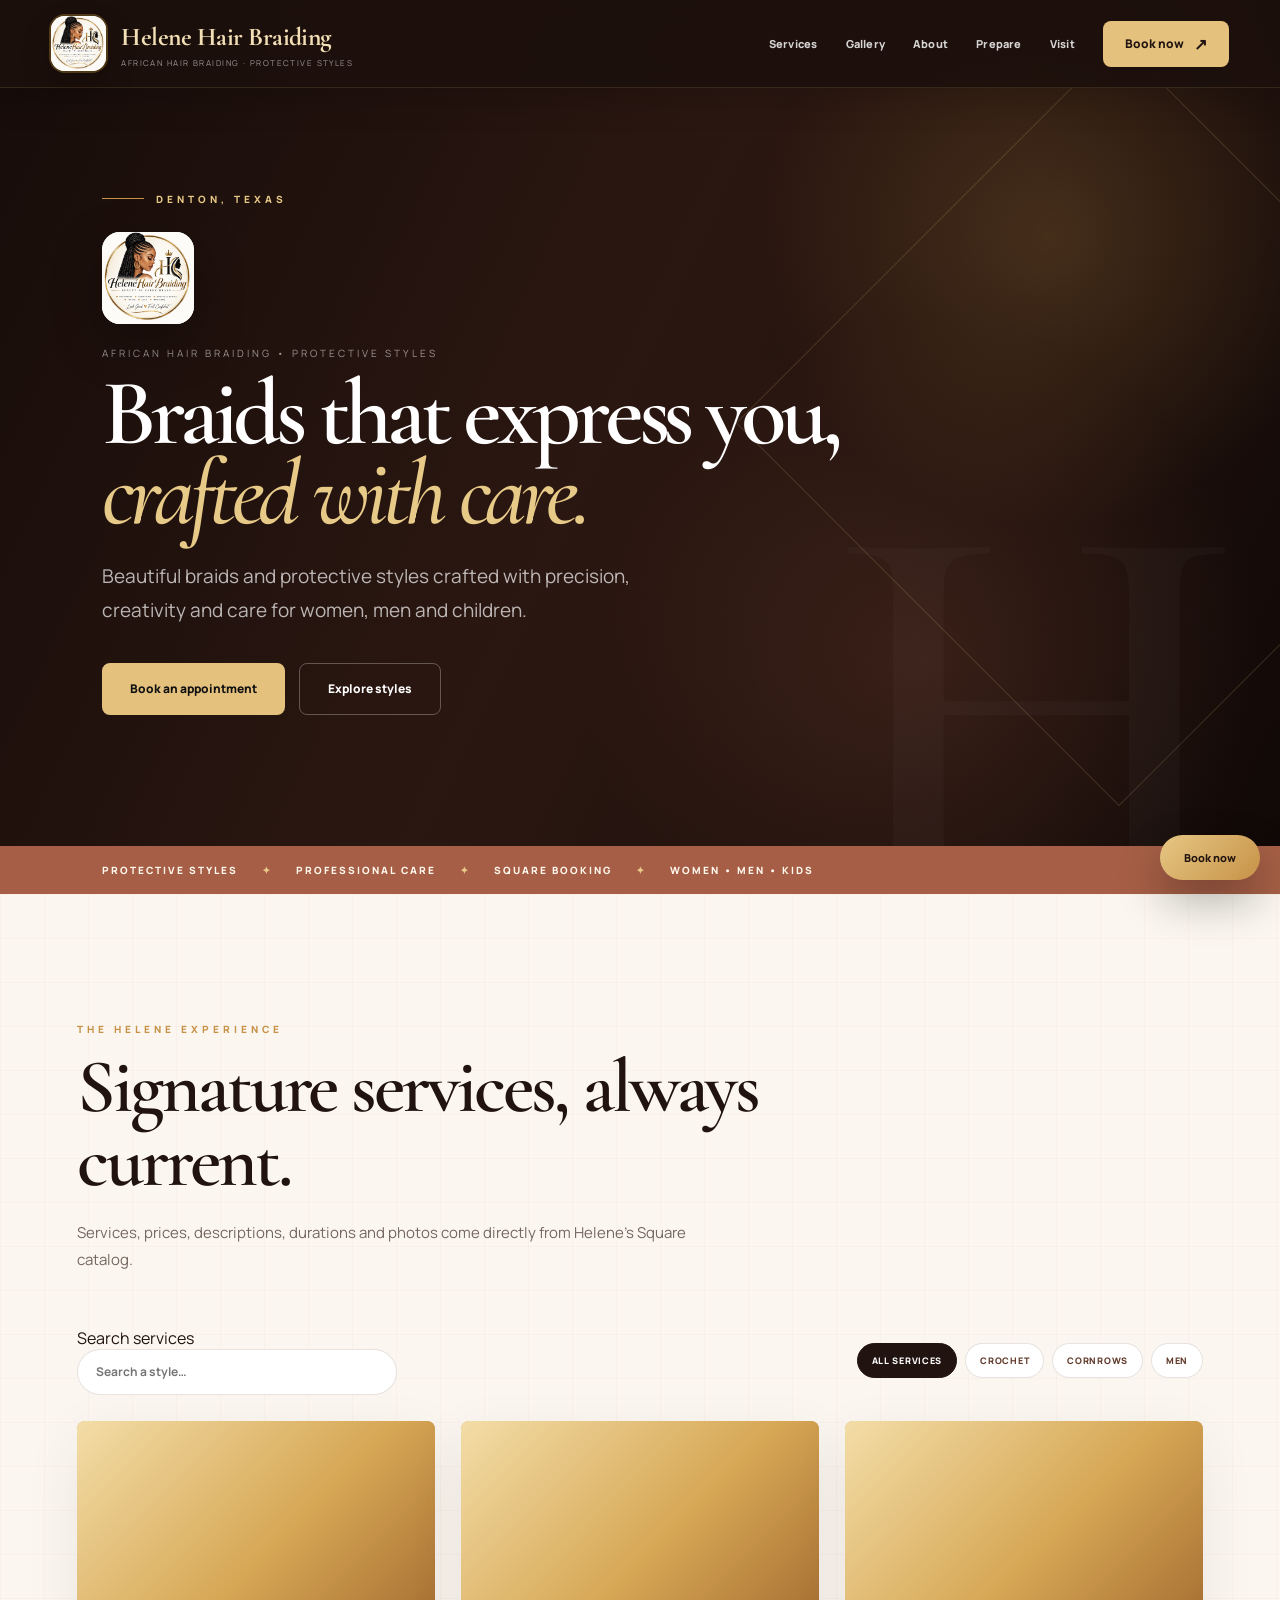
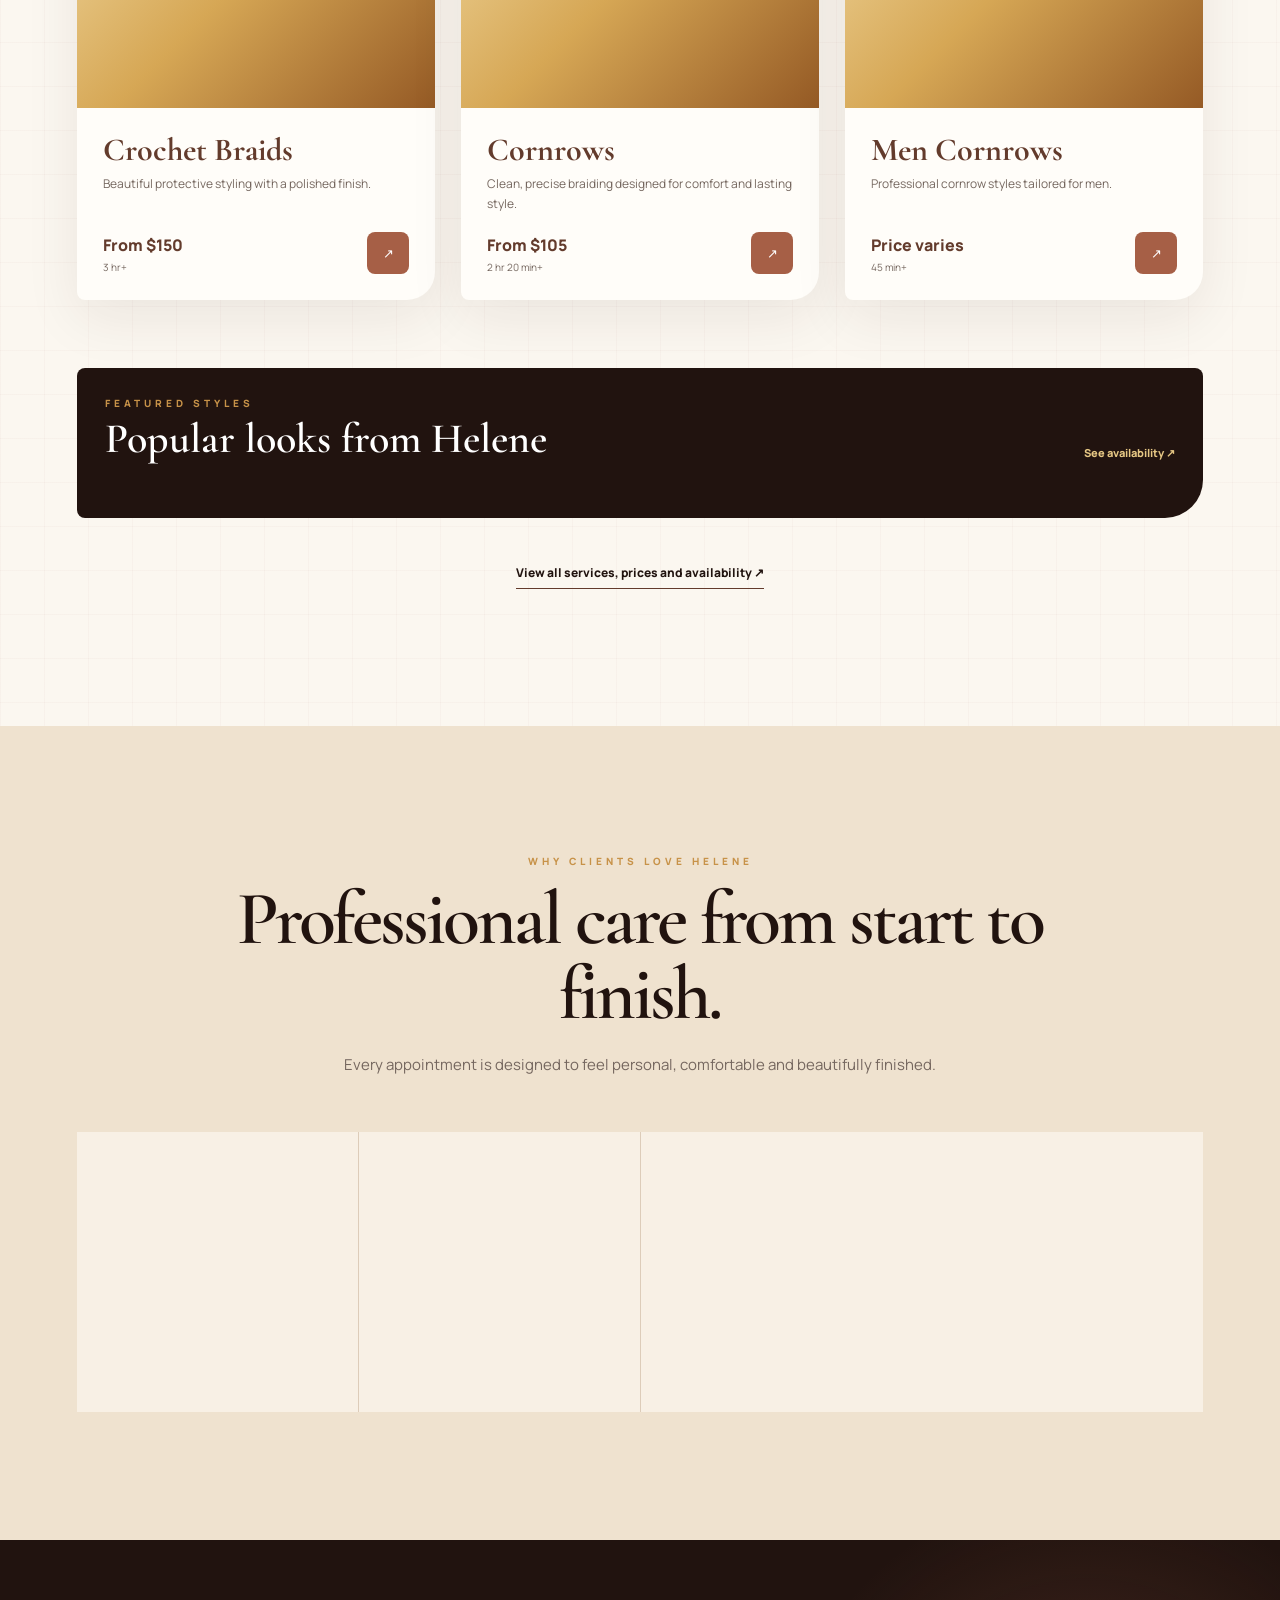
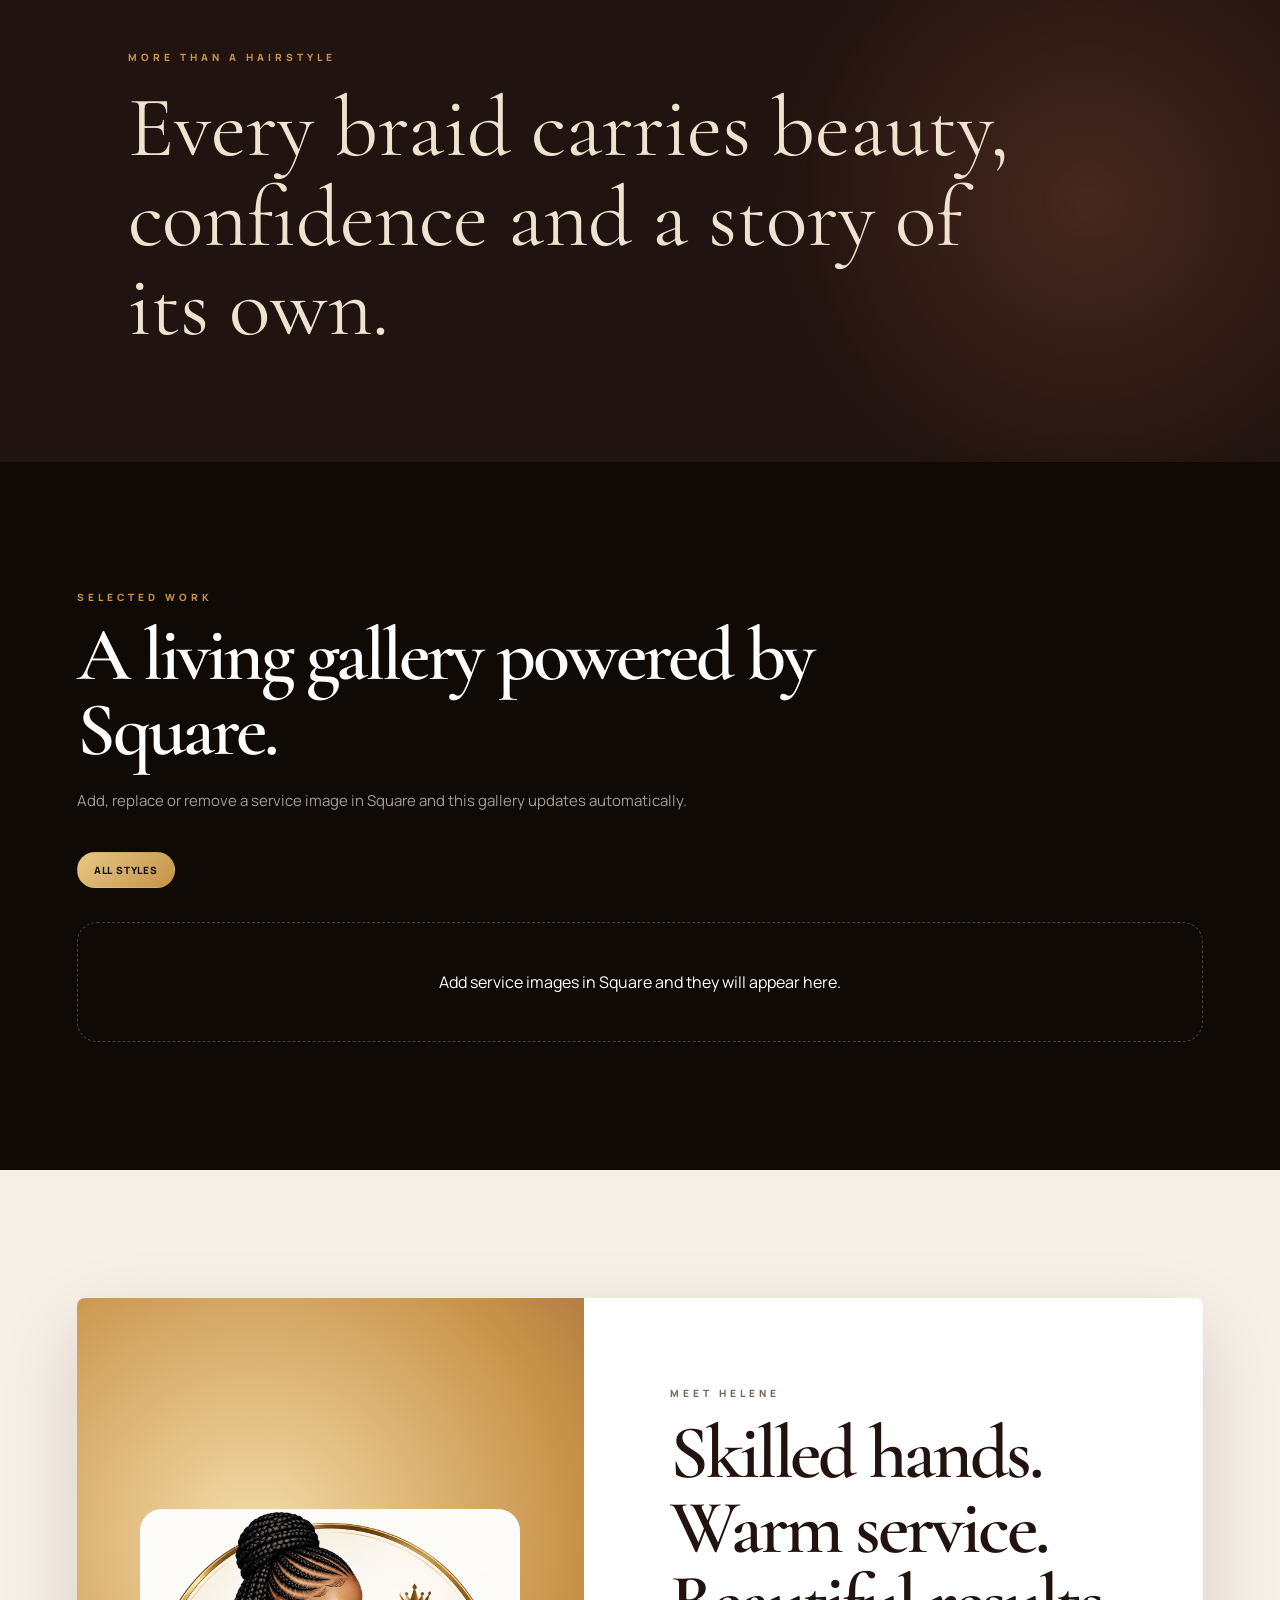
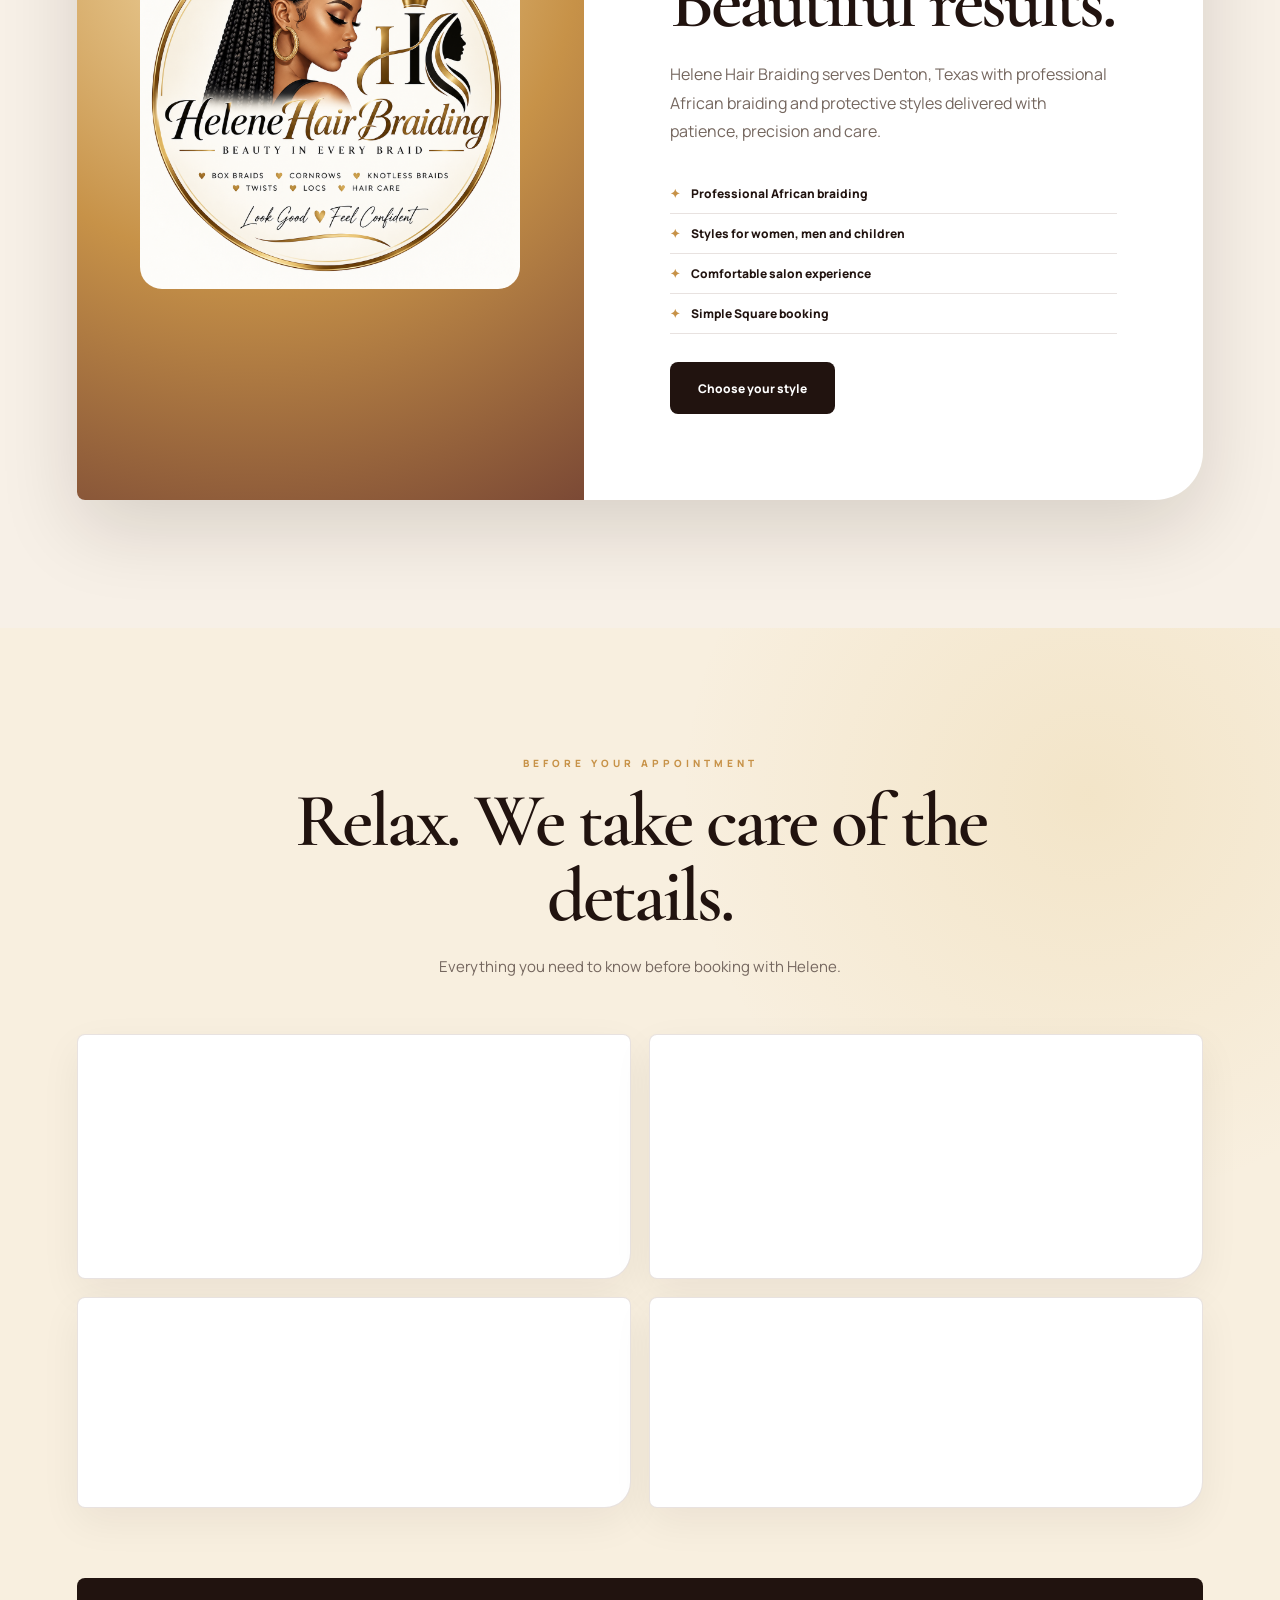
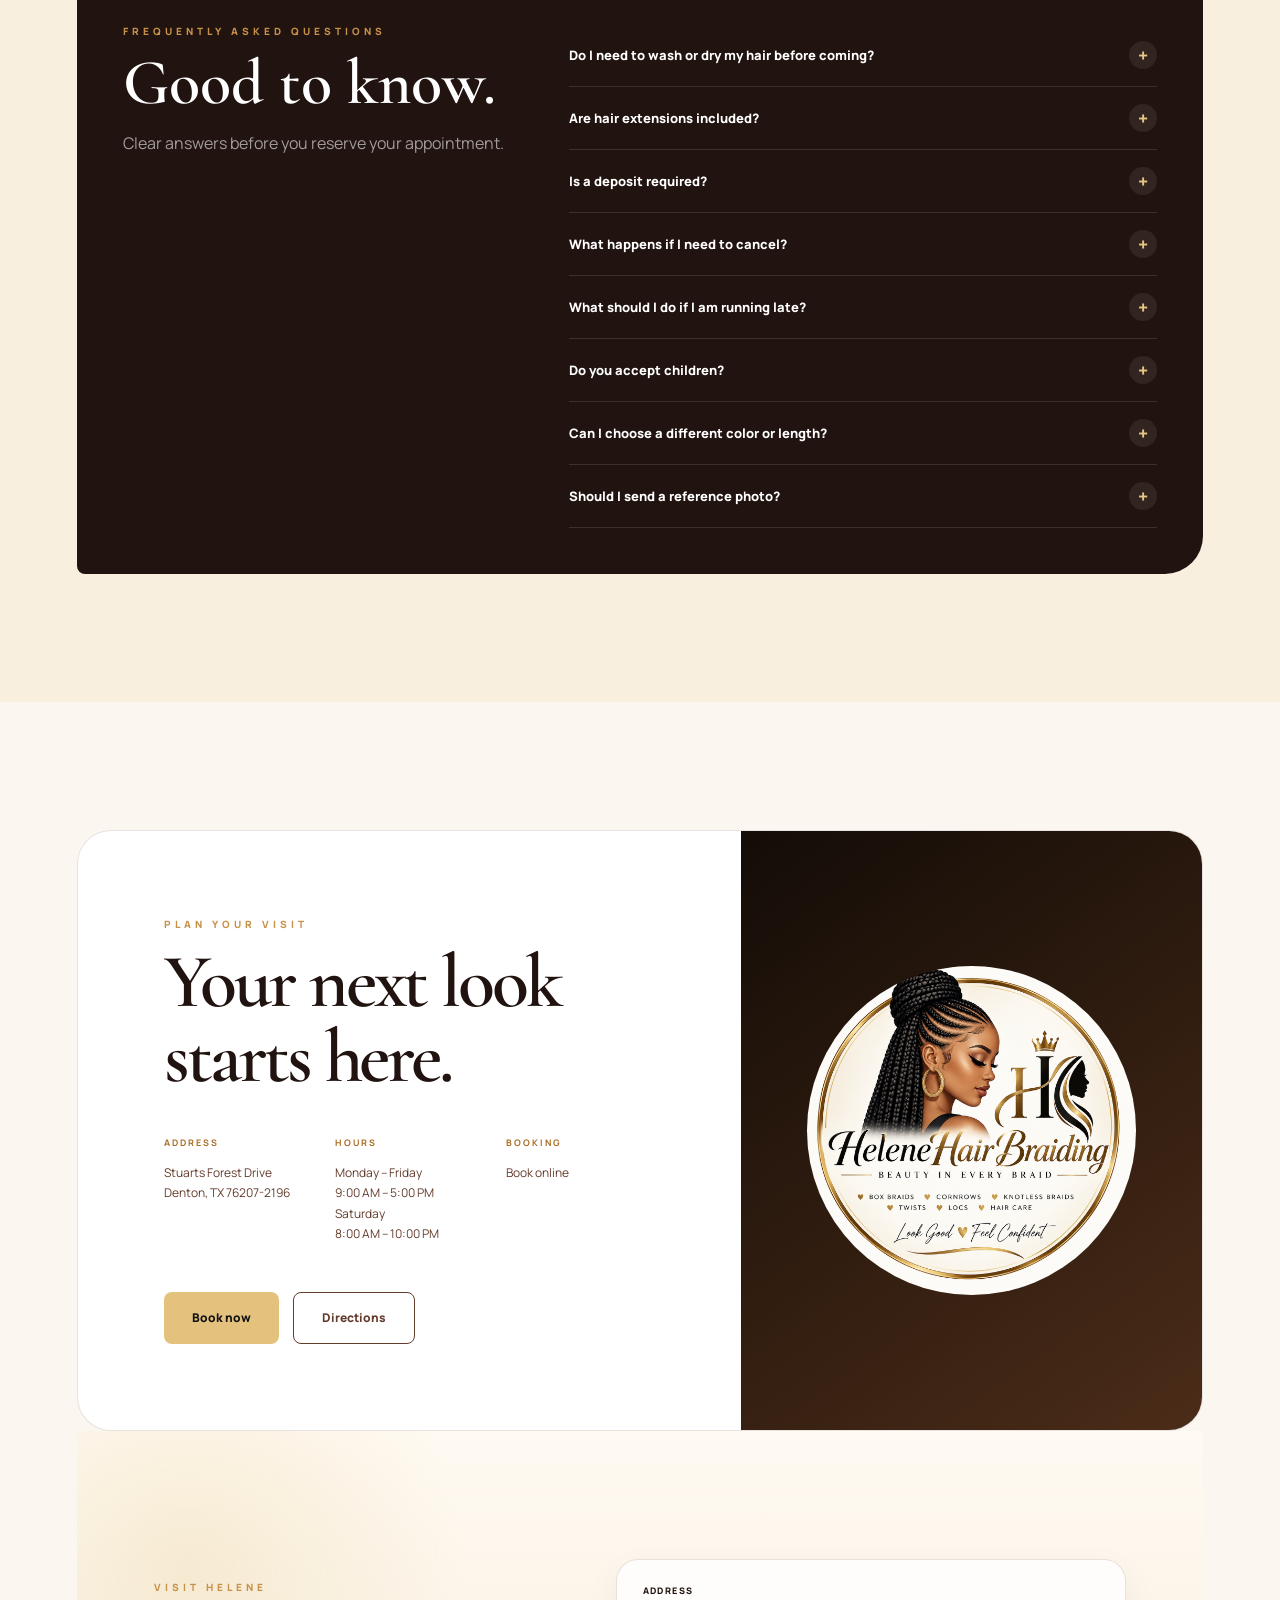
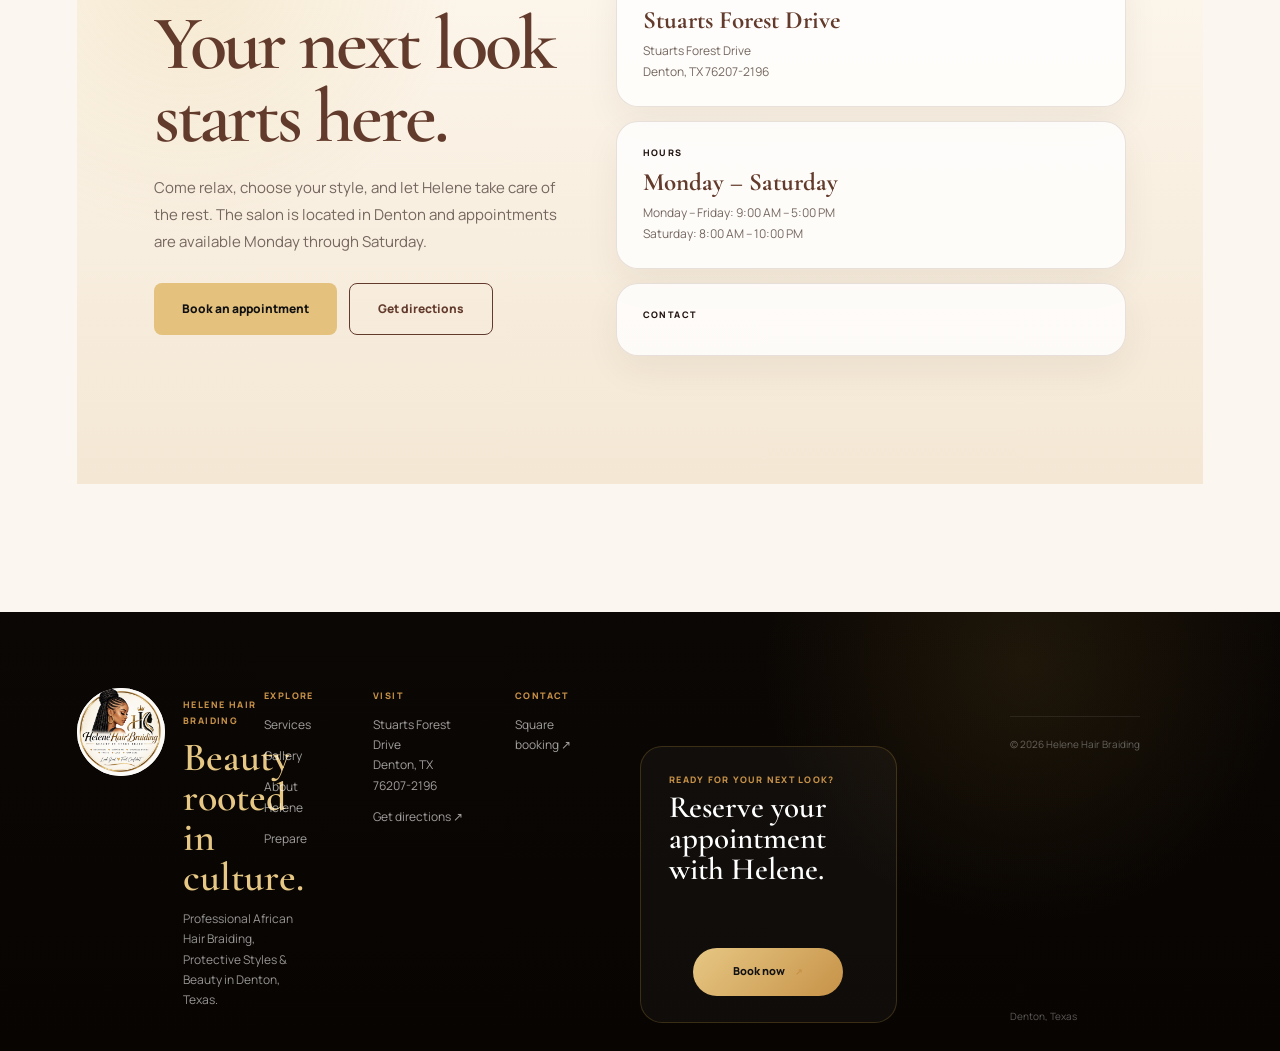
==== commit a7d9c30d: "Fix hair preparation instructions and Saturday opening hours" ====
--- a/index.html
+++ b/index.html
@@ -1,4 +1,4 @@
-﻿<!doctype html>
+<!doctype html>
 <html lang="en">
 <head>
 <meta charset="utf-8">
@@ -12,7 +12,7 @@
 <meta property="og:type" content="website">
 <meta property="og:image" content="/assets/images/helene-hair-braiding-logo.png">
 <meta name="twitter:card" content="summary_large_image">
-<link rel="canonical" href="/">
+<link rel="canonical" href="https://helenebraids.com/">
 <link rel="icon" href="/assets/images/helene-hair-braiding-logo.png">
 <link rel="apple-touch-icon" href="/assets/images/helene-hair-braiding-logo.png">
 <link rel="manifest" href="/manifest.webmanifest">
@@ -48,6 +48,12 @@
           ],
           "opens": "09:00",
           "closes": "17:00"
+        },
+        {
+          "@type": "OpeningHoursSpecification",
+          "dayOfWeek": "Saturday",
+          "opens": "08:00",
+          "closes": "22:00"
         }
       ]
     },
@@ -59,7 +65,7 @@
           "name": "Do I need to wash or dry my hair before coming?",
           "acceptedAnswer": {
             "@type": "Answer",
-            "text": "No. The salon can handle washing, drying and preparation for your service."
+            "text": "Yes. Please arrive with your hair washed, completely dried, and detangled before your appointment."
           }
         },
         {
@@ -252,8 +258,8 @@
   <div class="prep-grid">
     <article class="prep-card reveal">
       <span>Wash & prep</span>
-      <h3>No preparation required</h3>
-      <p>You do not need to arrive with your hair already washed or dried. We can take care of the preparation.</p>
+      <h3>Please arrive with your hair prepared</h3>
+      <p>Please arrive with your hair freshly washed, completely dried, and detangled. Avoid heavy oils or styling products before your appointment.</p>
     </article>
 
     <article class="prep-card reveal">
@@ -285,7 +291,7 @@
     <div class="faq-list">
       <details>
         <summary>Do I need to wash or dry my hair before coming?</summary>
-        <p>No. The salon can handle the washing, drying and preparation for your service.</p>
+        <p>Yes. Please arrive with your hair washed, completely dried, and detangled before your appointment.</p>
       </details>
       <details>
         <summary>Are hair extensions included?</summary>
@@ -322,7 +328,7 @@
 <section class="section visit" id="visit">
   <div class="visit-card">
     <div class="visit-copy reveal"><p class="eyebrow">Plan your visit</p><h2>Your next look starts here.</h2>
-      <div class="visit-grid"><div><b>Address</b><p>Stuarts Forest Drive<br>Denton, TX 76207-2196</p></div><div><b>Hours</b><p>Monday – Friday<br>9:00 AM – 5:00 PM</p></div><div><b>Booking</b><p><a href="https://square.site/book/LPMDDWYGKW5QB/helenebraids-denton-tx" target="_blank" rel="noopener">Book online</a></p></div></div>
+      <div class="visit-grid"><div><b>Address</b><p>Stuarts Forest Drive<br>Denton, TX 76207-2196</p></div><div><b>Hours</b><p>Monday – Friday<br>9:00 AM – 5:00 PM<br>Saturday<br>8:00 AM – 10:00 PM</p></div><div><b>Booking</b><p><a href="https://square.site/book/LPMDDWYGKW5QB/helenebraids-denton-tx" target="_blank" rel="noopener">Book online</a></p></div></div>
       <div class="actions start"><a class="btn gold" href="https://square.site/book/LPMDDWYGKW5QB/helenebraids-denton-tx" target="_blank" rel="noopener">Book now</a><a class="btn light" href="https://www.google.com/maps/search/?api=1&query=Stuarts+Forest+Drive+Denton+TX+76207-2196" target="_blank" rel="noopener">Directions</a></div>
     </div>
     <div class="visit-art reveal"><img src="/assets/images/helene-hair-braiding-logo.png" alt=""></div>
@@ -337,7 +343,7 @@
       <p>
         Come relax, choose your style, and let Helene take care of the rest.
         The salon is located in Denton and appointments are available
-        Monday through Friday.
+        Monday through Saturday.
       </p>
 
       <div class="visit-signature-actions">
@@ -355,8 +361,8 @@
 
       <article>
         <span>Hours</span>
-        <strong>Monday – Friday</strong>
-        <p>9:00 AM – 5:00 PM</p>
+        <strong>Monday – Saturday</strong>
+        <p>Monday – Friday: 9:00 AM – 5:00 PM<br>Saturday: 8:00 AM – 10:00 PM</p>
       </article>
 
       <article>
@@ -516,3 +522,4 @@
 </html>
 
 
+
